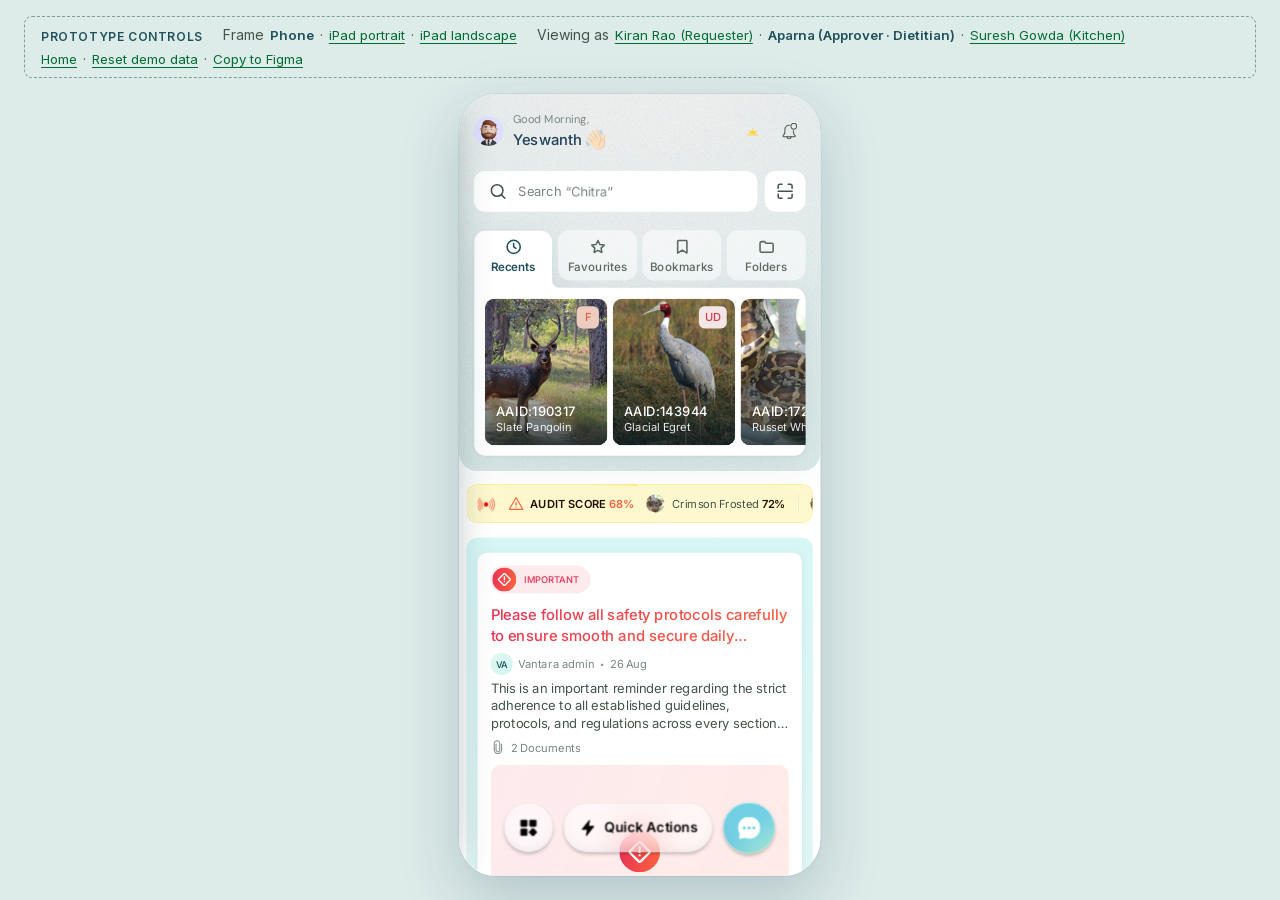
==== index.html @ 0abbddc4 "Rev 32: diet kind tags back (Year-Round, Seasonal, Time-Bound), no request cards or in-progress cert" ====
<!doctype html>
<html lang="en">
<head>
<meta charset="utf-8">
<!-- maximum-scale=1 stops iPhone Safari zooming in when a text field is tapped; people can still pinch to zoom -->
<meta name="viewport" content="width=device-width, initial-scale=1, maximum-scale=1, viewport-fit=cover">
<meta name="apple-mobile-web-app-capable" content="yes">
<title>Antz Diet and Help Desk · phone and iPad prototype</title>
<!-- Antz Home › Modules › Diet (diets and their history) and Help Desk (requests, Diet among them), for phone (390 × 844) and iPad (834 × 1194, 1194 × 834).
     Look: Antz Design phone and tablet (assets/tokens.css and assets/antz.css, copied unchanged). Masters: js/masters.js. -->
<link rel="preload" href="assets/inter-latin.woff2" as="font" type="font/woff2" crossorigin>
<link rel="stylesheet" href="assets/tokens.css">
<link rel="stylesheet" href="assets/antz.css">
<!-- ?v= on the module's own files: raise it when they change, so a browser holding old copies fetches the new ones -->
<link rel="stylesheet" href="css/module.css?v=134">
<link rel="stylesheet" href="css/diet.css?v=134">
</head>
<body>
<div class="stage">
  <div id="stage-bar" class="stage__bar" role="region" aria-label="Prototype controls, not part of the app"></div>
  <div class="device-slot">
    <div class="device phone" role="application" aria-label="Antz">
      <iframe id="homefr" class="homefr" title="Antz Home" hidden></iframe>
      <div class="app" id="app"><div class="main" id="main"></div></div>
      <div id="over"></div>
      <div id="ovl"></div>
      <div class="az-toast az-toast--success" id="toast" role="status" aria-live="polite"></div>
    </div>
  </div>
</div>
<script src="js/masters.js?v=134"></script>
<script src="js/data.js?v=134"></script>
<script src="js/model.js?v=134"></script>
<script src="js/plan.js?v=134"></script>
<script src="js/ui.js?v=134"></script>
<script src="js/diets.js?v=134"></script>
<script src="js/history.js?v=134"></script>
<script src="js/versions.js?v=134"></script>
<script src="js/helpdesk.js?v=134"></script>
<script src="js/form.js?v=134"></script>
<script src="js/calpick.js?v=134"></script>
<script src="js/suggest.js?v=134"></script>
<script src="js/pdf.js?v=134"></script>
<script src="js/reqviews.js?v=134"></script>
<script src="js/kitchen.js?v=134"></script>
<script src="js/applyto.js?v=134"></script>
<script src="js/app.js?v=134"></script>
</body>
</html>
---- assets/tokens.css ----
/* Antz mobile + tablet tokens. Source: Figma MD3_Antz variables and Antz text styles
   (VVMS-Mobile, Training, Help Desk, Hospital-Ipad), settled 26 Oct 2026.
   Names match the Figma variable names so a value can be traced back. */

@font-face {
  font-family: "Inter";
  src: url("inter-latin.woff2") format("woff2");
  font-weight: 400 600;
  font-style: normal;
  font-display: swap;
}
@font-face {
  font-family: "Material Symbols Rounded";
  src: url("material-symbols-rounded.woff2") format("woff2");
  font-weight: 400;
  font-style: normal;
  font-display: block;
}

:root {
  /* ---- Colour: MD3_Antz ---- */
  --Primary: #37BD69;
  --OnPrimary: #FFFFFF;
  --OnPrimaryContainer: #1F515B;      /* selected fill, navy action, values */
  --Secondary: #00D6C9;
  --OnSecondary: #FFFFFF;
  --SecondaryContainer: #AFEFEB;
  --OnSecondaryContainer: #1F415B;    /* dark detail header, sheet scrim */
  --Tertiary: #FA6140;
  --TertiaryContainer: #FFBDA8;
  --OnTertiaryContainer: #250E01;
  --Error: #E93353;
  --OnError: #FFFFFF;
  --ErrorContainer: #FFD3D3;
  --OnErrorContainer: #4A0415;
  --addPrimary: #00AFD6;
  --moderatePrimary: #FFE86E;
  --moderateSecondary: #E4B819;
  --notes: #FCF4AE;

  --Background: #EFF5F2;
  --OnBackground: #E1F9ED;
  --Surface: #F2FFF8;
  --OnSurface: #006D35;
  --SurfaceVariant: #DAE7DF;
  --OnSurfaceVariant: #44544A;        /* titles, labels, body */
  --Outline: #839D8D;
  --OutlineVariant: #C3CEC7;
  --displaybgPrimary: #E8F4F2;
  --displaybgSecondary: #DDEBE9;

  --neutralPrimary: #000000;
  --neutralSecondary: #7A8684;        /* meta lines */
  --neutralPrimary20: rgba(0, 0, 0, .20);
  --neutral05: rgba(0, 0, 0, .05);
  --white: #FFFFFF;

  --greenturq: linear-gradient(116.5deg, #00D6C9 8.8%, #37BD69 102%);
  --scrim: rgba(31, 65, 91, .5);      /* OnSecondaryContainer at 50% */

  /* Status tints (fill / text pairs) */
  --status-positive-bg: var(--OnBackground);          --status-positive-fg: var(--OnSurface);
  --status-pending-bg: rgba(255, 232, 110, .30);      --status-pending-fg: var(--moderateSecondary);
  --status-negative-bg: rgba(255, 211, 211, .40);     --status-negative-fg: var(--Error);
  --status-cancelled-bg: rgba(255, 189, 168, .30);    --status-cancelled-fg: var(--Tertiary);
  --status-neutral-bg: var(--neutral05);              --status-neutral-fg: var(--OnSurfaceVariant);
  --status-awaiting-bg: rgba(228, 184, 25, .10);      --status-awaiting-fg: var(--OnTertiaryContainer);

  /* ---- Type: Antz text ---- */
  --font: "Inter", -apple-system, "Segoe UI", Roboto, sans-serif;
  --icon-font: "Material Symbols Rounded";
  --t-stat: 600 28px/1 var(--font);           /* Antz_Stat_Title  (tablet numbers) */
  --t-major-title: 600 24px/1 var(--font);    /* Antz_Major_Title */
  --t-major-medium: 500 24px/1 var(--font);   /* Antz_Major_Medium */
  --t-medium: 500 20px/1 var(--font);         /* Antz_Medium_Medium: screen title */
  --t-minor-title: 600 16px/1 var(--font);    /* Antz_Minor_Title */
  --t-minor-medium: 500 16px/1 var(--font);   /* Antz_Minor_Medium */
  --t-minor-regular: 400 16px/1 var(--font);  /* Antz_Minor_Regular */
  --t-body-title: 600 14px/1 var(--font);     /* Antz_Body_Title */
  --t-body-medium: 500 14px/1 var(--font);    /* Antz_Body_Medium, letter-spacing .1px */
  --t-body-regular: 400 14px/1 var(--font);   /* Antz_Body_Regular; paragraphs use 20px line */
  --t-subtext-title: 600 12px/1 var(--font);  /* Antz_Subtext_title */
  --t-subtext-regular: 400 12px/1 var(--font);/* Antz_Subtext_Regular */
  --t-small: 500 10px/1 var(--font);          /* Antz_Small: badges only */

  /* ---- Space ---- */
  --gutter-phone: 16px;
  --gutter-tablet: 20px;
  --s-2: 2px; --s-4: 4px; --s-8: 8px; --s-12: 12px; --s-16: 16px; --s-20: 20px; --s-24: 24px; --s-32: 32px;

  /* ---- Size ---- */
  --field-h: 56px;
  --btn-main-h: 56px;
  --btn-decision-h: 48px;
  --btn-compact-h: 40px;
  --topbar-h: 72px;
  --nav-h: 80px;
  --search-h: 40px;
  --chip-h: 32px;
  --fab: 56px;
  --touch-min: 44px;

  /* ---- Radius ---- */
  --r-4: 4px; --r-8: 8px; --r-12: 12px; --r-16: 16px; --r-24: 24px; --r-full: 100px;

  /* ---- Elevation (named Figma effects) ---- */
  --e-cards: 0 2px 2px rgba(0, 0, 0, .10);
  --e-1px: 0 1px 1px rgba(0, 0, 0, .10);
  --e-minus1px: 0 -1px 0 rgba(0, 0, 0, .10);
  --e-fab: 0 4px 4px rgba(0, 0, 0, .15);
  --e-menu: 0 4px 14px rgba(0, 0, 0, .15);
}
---- assets/antz.css ----
/* Antz mobile + tablet reference components. Requires tokens.css.
   Every rule maps to a component in STANDARDS.md §Components; copy these, don't restyle them.
   Phone is the default; add .az-tablet on the screen root for tablet sizes. */

[class*="az-"],[class*="az-"] *,[class*="az-"]::before,[class*="az-"]::after{box-sizing:border-box}
.az-screen{width:390px;min-height:844px;background:var(--displaybgSecondary);font-family:var(--font);color:var(--OnSurfaceVariant);position:relative;overflow:hidden;display:flex;flex-direction:column;-webkit-font-smoothing:antialiased}
.az-screen.az-tablet{width:834px;min-height:1194px}
.az-body{flex:1;padding:16px var(--gutter-phone);display:flex;flex-direction:column;gap:12px}
.az-tablet .az-body{padding:20px var(--gutter-tablet)}
.az-white{background:var(--white)}

/* Icon: Material Symbols Rounded, glyph name as text */
.az-i{font-family:var(--icon-font);font-weight:400;font-style:normal;font-size:24px;line-height:1;letter-spacing:normal;text-transform:none;white-space:nowrap;direction:ltr;-webkit-font-feature-settings:"liga";font-feature-settings:"liga";-webkit-font-smoothing:antialiased;display:inline-block;width:1em;height:1em;overflow:hidden;flex:none;user-select:none}
.az-i--20{font-size:20px}.az-i--18{font-size:18px}.az-i--16{font-size:16px}.az-i--fill{font-variation-settings:"FILL" 1}

/* Top app bar */
.az-topbar{height:var(--topbar-h);background:var(--white);display:flex;align-items:center;gap:4px;padding:26px 16px 22px;border-bottom:1px solid var(--neutral05);flex:none}
.az-topbar__lead{width:30px;height:48px;display:flex;align-items:center;color:var(--OnSurfaceVariant)}
.az-topbar__title{flex:1;font:var(--t-medium);color:var(--OnSurfaceVariant);white-space:nowrap;overflow:hidden;text-overflow:ellipsis}
.az-topswitch{display:flex;align-items:center;gap:4px;flex:none;max-width:45%;font:var(--t-minor-medium);color:var(--OnPrimaryContainer);white-space:nowrap}
.az-iconbtn{width:36px;height:36px;display:grid;place-items:center;color:var(--OnSurfaceVariant);border-radius:var(--r-full)}

/* Dark detail header */
.az-darkhead{background:var(--OnSecondaryContainer);color:var(--white);flex:none}
.az-darkhead__bar{display:flex;align-items:center;gap:8px;padding:32px 16px 12px}
.az-darkhead__title{flex:1;text-align:center;font:var(--t-medium)}
.az-darkhead__who{display:flex;align-items:center;gap:8px;padding:16px 12px 24px 16px}
.az-darkhead__name{font:var(--t-minor-medium)}
.az-darkhead__sub{font:var(--t-body-regular);margin-top:4px}
.az-darkhead + .az-sheetbody{margin-top:-16px}
.az-sheetbody{background:var(--white);border-radius:var(--r-24) var(--r-24) 0 0;padding:24px 16px;flex:1;display:flex;flex-direction:column;gap:20px;position:relative}

/* Avatar */
.az-avatar{width:36px;height:36px;border-radius:var(--r-full);background:var(--Secondary);color:var(--white);font:var(--t-body-medium);display:grid;place-items:center;flex:none}
.az-avatar--24{width:24px;height:24px;font:var(--t-subtext-title);background:var(--Outline)}
.az-avatar--48{width:48px;height:48px;font:var(--t-minor-medium)}

/* Primary tabs: underline */
.az-tabs{display:flex;background:var(--white)}
.az-tab{flex:1;display:flex;align-items:center;justify-content:center;gap:4px;padding:16px;font:var(--t-body-medium);letter-spacing:.1px;color:var(--OnSurfaceVariant);border-bottom:1px solid var(--OutlineVariant)}
.az-tab[aria-selected="true"]{color:var(--Primary);border-bottom:2px solid var(--Primary);padding-bottom:15px}

/* Primary tabs: count */
.az-counttabs{display:flex;background:var(--white);border-bottom:1px solid var(--Background);overflow-x:auto;scrollbar-width:none}
.az-counttab{padding:8px 2px 0;display:flex;flex-direction:column;align-items:center}
.az-counttab__in{padding:0 20px;display:flex;flex-direction:column;align-items:center;gap:4px}
.az-counttab b{font:var(--t-minor-title);color:var(--OnSurfaceVariant)}
.az-counttab span{font:var(--t-subtext-regular);color:var(--OnSurfaceVariant);white-space:nowrap}
.az-counttab::after{content:"";display:block;margin-top:4px;height:2px;width:100%;border-radius:100px 100px 0 0;background:transparent}
.az-counttab[aria-selected="true"] b{color:var(--Primary)}
.az-counttab[aria-selected="true"]::after{background:var(--Primary)}

/* Secondary tab: pill */
.az-segment{display:inline-flex;background:var(--Background);border-radius:var(--r-full);padding:4px}
.az-segment button{all:unset;padding:12px 16px;border-radius:var(--r-full);font:var(--t-body-medium);color:var(--OnSurfaceVariant);cursor:pointer}
.az-segment button[aria-selected="true"]{background:var(--Primary);color:var(--OnPrimary)}

/* Chips */
.az-chips{display:flex;gap:12px;padding:12px 16px;background:var(--white);box-shadow:var(--e-1px);overflow-x:auto;scrollbar-width:none}
.az-chip{height:var(--chip-h);padding:6px 8px;border-radius:var(--r-8);background:var(--displaybgSecondary);color:var(--OnPrimaryContainer);font:var(--t-body-regular);display:flex;align-items:center;white-space:nowrap;flex:none}
.az-chip[aria-selected="true"]{background:var(--OnPrimaryContainer);color:var(--white);font:var(--t-body-medium);letter-spacing:.1px}

/* Search + filter */
.az-searchrow{display:flex;gap:8px;padding:12px 16px;background:var(--white)}
.az-search{flex:1;height:var(--search-h);border-radius:var(--r-8);background:var(--neutral05);display:flex;align-items:center;gap:8px;padding:6px 12px;font:var(--t-subtext-regular);color:var(--OnSurfaceVariant)}
.az-filterbtn{width:40px;height:40px;border-radius:var(--r-8);background:var(--neutral05);display:grid;place-items:center;color:var(--OnSurfaceVariant)}
.az-countline{font:var(--t-body-title);color:var(--OnSurfaceVariant);display:flex;justify-content:space-between;align-items:center}

/* Cards */
.az-card{background:var(--white);border-radius:var(--r-8);overflow:hidden}
.az-card__head{display:flex;justify-content:space-between;align-items:center;padding:8px 12px;border-bottom:1px solid var(--neutral05);font:var(--t-subtext-title)}
.az-card__body{padding:12px;display:flex;flex-direction:column;gap:12px}
.az-card--request{border-radius:var(--r-12);box-shadow:var(--e-cards);display:flex;flex-direction:column;gap:12px}
.az-card--request .az-card__body{padding:0 16px;gap:12px}
.az-reqhead{display:flex;align-items:center;gap:12px;padding:16px 0 0 16px}
.az-dept{width:32px;height:32px;flex:none;border-radius:var(--r-4);background:var(--OnSecondaryContainer);color:var(--white);display:grid;place-items:center}
.az-reqhead__title{flex:1;min-width:0;font:var(--t-medium);color:var(--OnSurfaceVariant);white-space:nowrap;overflow:hidden;text-overflow:ellipsis}
.az-flag{width:52px;height:34px;flex:none;clip-path:polygon(18% 0,100% 0,100% 100%,18% 100%,0 50%);padding-left:9px;display:grid;place-items:center;font:600 24px/1 var(--font);color:var(--white);background:var(--Secondary)}
.az-flag--high{background:var(--Tertiary)}
.az-flag--emergency{background:var(--Error)}
.az-desc{font:var(--t-body-regular);line-height:1.2;color:var(--OnSurfaceVariant);display:-webkit-box;-webkit-line-clamp:2;-webkit-box-orient:vertical;overflow:hidden}
.az-reqfacts{display:flex;justify-content:space-between;align-items:center;font:var(--t-body-regular);color:var(--OnSurfaceVariant)}
.az-reqfacts__files{display:flex;align-items:center;gap:12px}
.az-reqfacts__files span{display:flex;align-items:center;gap:2px}
.az-reqfacts__cost{display:flex;align-items:center;gap:2px;font:var(--t-body-title);color:var(--Primary)}
.az-who{display:flex;align-items:center;gap:8px;min-width:0}
.az-who__name{font:var(--t-minor-medium);color:var(--OnSurfaceVariant)}
.az-who__sub{font:var(--t-body-regular);color:var(--neutralSecondary);margin-top:4px}
.az-meta{font:var(--t-subtext-regular);color:var(--neutralSecondary)}
.az-meta b{font-weight:600;color:var(--OnPrimaryContainer)}
.az-row{display:flex;align-items:center;gap:8px;font:var(--t-body-regular);color:var(--OnSurfaceVariant)}

/* Status pill: 12/600 phone, 14/500 tablet */
.az-pill{display:inline-flex;align-items:center;padding:4px 8px;border-radius:var(--r-4);font:var(--t-subtext-title);white-space:nowrap}
.az-tablet .az-pill{font:var(--t-body-medium)}
.az-pill--positive{background:var(--status-positive-bg);color:var(--status-positive-fg)}
.az-pill--pending{background:var(--status-pending-bg);color:var(--status-pending-fg)}
.az-pill--negative{background:var(--status-negative-bg);color:var(--status-negative-fg)}
.az-pill--cancelled{background:var(--status-cancelled-bg);color:var(--status-cancelled-fg)}
.az-pill--neutral{background:var(--status-neutral-bg);color:var(--status-neutral-fg)}

/* Status strip: request + approval cards only */
.az-strip{margin:0 2px 2px;border-radius:0 0 10px 10px;padding:12px 14px;display:flex;align-items:center;gap:4px;font:var(--t-body-medium);letter-spacing:.1px}
.az-strip__time{margin-left:auto;font:var(--t-subtext-regular);color:rgba(0,0,0,.4)}
.az-strip--awaiting{background:var(--status-awaiting-bg);color:var(--status-awaiting-fg)}
.az-strip--positive{background:var(--status-positive-bg);color:var(--status-positive-fg)}
.az-strip--negative{background:rgba(233,51,83,.1);color:var(--Error)}

/* Form */
.az-section{background:var(--white);border-radius:var(--r-8);padding:12px;display:flex;flex-direction:column;gap:16px}
.az-section__title{display:flex;align-items:center;gap:8px;font:var(--t-minor-medium);color:var(--OnSurfaceVariant)}
.az-field{display:flex;flex-direction:column;gap:8px}
.az-label{font:var(--t-body-medium);color:var(--OnSurfaceVariant)}
.az-label .az-req{color:var(--Tertiary)}
.az-input{height:var(--field-h);background:var(--Surface);border:1px solid var(--OutlineVariant);border-radius:var(--r-8);padding:0 16px;display:flex;align-items:center;gap:8px;font:var(--t-minor-regular);color:var(--OnSurfaceVariant)}
.az-input--placeholder{color:var(--Outline)}
.az-input--select{color:var(--OnPrimaryContainer)}
.az-input .az-i{margin-left:auto;color:var(--OnSurfaceVariant)}
.az-unit{margin-left:auto;display:flex;align-items:center;gap:2px;font:var(--t-body-medium);color:var(--OnPrimaryContainer)}
.az-unit .az-i{margin-left:0;color:inherit}
.az-textarea{min-height:112px;align-items:flex-start;padding-top:12px}
.az-two{display:grid;grid-template-columns:1fr 1fr;gap:16px}
.az-checkrow{border:1px solid var(--OutlineVariant);border-radius:var(--r-8);padding:9px 16px 9px 9px;display:flex;align-items:center;gap:4px;font:var(--t-minor-regular)}
.az-checkrow .az-i{padding:8px;box-sizing:content-box;color:var(--OnSurfaceVariant)}
.az-checkrow[aria-checked="true"] .az-i{color:var(--Primary)}
.az-picked{background:var(--displaybgSecondary);border-radius:var(--r-8);padding:12px;display:flex;align-items:center;gap:12px}
.az-switch{width:39px;height:24px;border-radius:var(--r-full);background:var(--OutlineVariant);position:relative;flex:none}
.az-switch::after{content:"";position:absolute;top:3px;left:3px;width:18px;height:18px;border-radius:50%;background:var(--white);transition:left .18s}
.az-switch[aria-checked="true"]{background:var(--Primary)}
.az-switch[aria-checked="true"]::after{left:18px}

/* Buttons */
.az-btn{height:var(--btn-main-h);border-radius:var(--r-8);display:flex;align-items:center;justify-content:center;gap:8px;font:var(--t-minor-title);color:var(--white);background:var(--Primary);border:0;width:100%;padding:0 16px}
.az-btn--navy{background:var(--OnPrimaryContainer)}
.az-btn--approve{height:var(--btn-decision-h);font:var(--t-minor-medium)}
.az-btn--reject{height:var(--btn-decision-h);font:var(--t-minor-medium);background:var(--Error)}
.az-btn--outline{background:var(--white);color:var(--OnPrimaryContainer);border:1px solid var(--OutlineVariant);font:var(--t-minor-medium)}
.az-btn--add{background:var(--addPrimary);font:var(--t-minor-medium)}
.az-btn--compact{height:var(--btn-compact-h);width:auto}
.az-btn[disabled],.az-btn--disabled{background:var(--SurfaceVariant);color:var(--Outline)}
.az-actionbar{background:var(--white);padding:16px;display:flex;flex-direction:column;gap:12px;flex:none}
.az-actionbar--top{border-radius:var(--r-16) var(--r-16) 0 0;box-shadow:0 -1px 6px rgba(0,0,0,.1);padding:24px 16px}
.az-tablet .az-actionbar--pair{flex-direction:row}

/* FAB */
.az-fab{position:absolute;right:24px;bottom:96px;width:var(--fab);height:var(--fab);border-radius:var(--r-12);background:var(--greenturq);box-shadow:var(--e-fab);color:var(--white);display:grid;place-items:center}
.az-fab--no-nav{bottom:24px}
.az-toast{position:absolute;left:16px;right:16px;bottom:16px;min-height:48px;border-radius:var(--r-24);padding:12px 16px;display:flex;align-items:center;gap:8px;font:var(--t-body-medium);color:var(--white);box-shadow:0 4px 2px rgba(0,0,0,.15)}
.az-toast--success{background:var(--OnSecondaryContainer)}
.az-toast--success>.az-i{color:var(--Primary)}
.az-toast__msg{flex:1;min-width:0;white-space:nowrap;overflow:hidden;text-overflow:ellipsis}
.az-toast__undo{font:var(--t-body-title);color:var(--Primary)}
.az-fab--pill{width:auto;height:48px;border-radius:var(--r-24);background:var(--addPrimary);border:1px solid rgba(255,255,255,.4);padding:14px 12px 14px 10px;display:flex;align-items:center;gap:6px;font:var(--t-minor-medium)}

/* Bottom nav (5 items) */
.az-nav{height:var(--nav-h);background:var(--displaybgPrimary);display:flex;padding:0 8px;gap:8px;flex:none}
.az-nav a{flex:1;display:flex;flex-direction:column;align-items:center;gap:4px;padding:12px 0 16px;font:500 12px/16px var(--font);color:var(--OnSurfaceVariant);text-decoration:none}
.az-nav a span.az-i{width:64px;height:32px;border-radius:16px;display:grid;place-items:center}
.az-nav a[aria-current="page"]{color:var(--OnPrimaryContainer)}
.az-nav a[aria-current="page"] span.az-i{background:var(--SecondaryContainer)}

/* Bottom sheet */
.az-scrim{position:absolute;inset:0;background:var(--scrim);display:flex;align-items:flex-end}
.az-sheet{width:100%;background:var(--white);border-radius:var(--r-16) var(--r-16) 0 0;display:flex;flex-direction:column;max-height:90%}
.az-sheet__handle{width:48px;height:4px;border-radius:10px;background:#999;margin:12px auto 0}
.az-sheet__title{display:flex;align-items:center;justify-content:space-between;padding:20px 16px;font:var(--t-medium);color:var(--OnSurfaceVariant);box-shadow:var(--e-1px)}
.az-sheet__body{background:var(--Background);padding:16px;display:flex;flex-direction:column;gap:12px;overflow:auto}
.az-sheet__foot{background:var(--white);padding:16px;display:flex;gap:16px;border-top:1px solid var(--displaybgPrimary)}
.az-option{background:var(--white);border:1px solid var(--OutlineVariant);border-radius:var(--r-8);padding:12px;display:flex;align-items:center;gap:12px;font:var(--t-minor-medium)}
.az-option[aria-checked="true"]{border-color:var(--Primary);background:var(--Surface)}
.az-option[aria-checked="true"] .az-i{color:var(--Primary)}

/* Confirm popup */
.az-confirm{background:var(--white);border-radius:var(--r-16);padding:16px 0 16px;width:358px;text-align:center;margin:auto}
.az-confirm__icon{font-size:64px;color:var(--Tertiary)}
.az-confirm__title{font:var(--t-minor-title);color:var(--OnPrimaryContainer);margin:16px 24px 8px}
.az-confirm__body{font:var(--t-body-regular);line-height:20px;color:var(--OnSurfaceVariant);margin:0 24px}
.az-confirm__acts{display:flex;gap:12px;padding:24px 16px 0}

/* Menu */
.az-menu{background:var(--Background);border-radius:var(--r-8);box-shadow:var(--e-menu);display:flex;flex-direction:column;gap:1px;overflow:hidden;width:180px}
.az-menu a{background:var(--white);padding:12px 16px;display:flex;align-items:center;gap:8px;font:var(--t-body-medium);color:var(--OnPrimaryContainer);text-decoration:none}
.az-menu a.az-danger{color:var(--Error)}

/* Activity timeline */
.az-timeline{display:flex;flex-direction:column}
.az-tl{display:flex;gap:12px}
.az-tl__dot{width:36px;height:36px;border-radius:50%;display:grid;place-items:center;flex:none;position:relative}
.az-tl:not(:last-child) .az-tl__dot::after{content:"";position:absolute;top:36px;left:17px;width:2px;height:calc(100% + 0px);background:rgba(31,81,91,.05)}
.az-tl__text{padding:10px 0 16px;display:flex;flex-direction:column;gap:4px}
.az-tl__title{font:var(--t-body-medium);color:var(--OnSurfaceVariant)}
.az-tl__meta{font:var(--t-subtext-regular);color:var(--neutralSecondary)}

/* Detail rows */
.az-drow{display:flex;gap:12px;align-items:flex-start}
.az-drow__label{font:var(--t-body-regular);color:var(--neutralSecondary)}
.az-drow__value{font:var(--t-body-medium);color:var(--OnSurfaceVariant);margin-top:4px}

/* Empty state (Help Desk) */
.az-empty{flex:1;display:grid;place-items:center;font:var(--t-medium);color:var(--OnSurfaceVariant)}

/* Entity cards — only the ones measured in Figma. Section and enclosure cards: not yet sourced (STANDARDS §12). */
/* Animal card: Figma "Animal Card For Selection" (Training 193:9208 / 225:6202) */
.az-animal{display:flex;align-items:flex-start;gap:8px;padding:8px;border-radius:var(--r-12);background:var(--Background);color:var(--OnSurfaceVariant);overflow:hidden}
.az-animal__d{flex:1;min-width:0;display:flex;flex-direction:column;gap:4px;align-self:center}
.az-animal__d > span{white-space:nowrap;overflow:hidden;text-overflow:ellipsis;font:var(--t-body-medium);letter-spacing:.1px}
.az-animal__tag{font:var(--t-body-title)!important;letter-spacing:0!important;color:var(--OnPrimaryContainer)}
.az-animal__sci{font:italic 400 14px/1 var(--font)!important;color:var(--neutralSecondary)}
.az-photo{position:relative;width:104px;height:104px;flex:none;border-radius:var(--r-8);overflow:hidden}
.az-photo > img{position:absolute;inset:0;width:100%;height:100%;object-fit:cover}
.az-photo__sex{position:absolute;left:4px;top:4px;width:24px;height:24px;border-radius:6px;background:var(--Secondary);color:var(--white);display:grid;place-items:center;font:var(--t-small);filter:drop-shadow(0 2px 1px rgba(0,0,0,.1))}
.az-photo__sex--F{background:var(--Tertiary)}.az-photo__sex--UD{background:var(--Error)}
.az-photo__cites{position:absolute;left:73px;top:4px;height:24px;padding:4px 6px;border-radius:6px;background:rgba(0,0,0,.4);color:var(--white);display:flex;align-items:center;font:var(--t-small);white-space:nowrap}
.az-photo__exp{position:absolute;right:4px;bottom:4px;width:16px;height:16px}
.az-photo__exp img{position:absolute;left:-4px;top:0;width:24px;height:23.17px;max-width:none}
/* Site row for choosing (VVMS 22:10637; selected 370:10985) */
.az-site{background:var(--white);border:1px solid transparent;border-radius:var(--r-8);padding:12px;display:flex;align-items:center;gap:12px}
.az-site__thumb{width:48px;height:48px;border-radius:var(--r-4);background:var(--neutral05);object-fit:cover;flex:none}
.az-site__name{font:var(--t-minor-medium);color:var(--OnSurfaceVariant)}
.az-site__sub{font:var(--t-body-regular);color:var(--OnSurfaceVariant);margin-top:4px}
.az-site > .az-i{margin-left:auto;color:var(--OnSurfaceVariant)}
.az-site[aria-checked="true"]{border-color:var(--Primary)}
.az-site[aria-checked="true"] > .az-i{color:var(--Primary)}
/* Site picked into a form (Training 225:5782) */
.az-site--picked{height:56px;padding:8px;background:var(--displaybgPrimary);border:1px solid var(--white)}
.az-site--picked .az-site__thumb{width:40px;height:40px}
.az-site--picked > .az-i{color:var(--Tertiary)}

/* Stat tile (Egg module stats section) */
.az-stats{background:var(--Background);padding:16px;display:grid;grid-template-columns:1fr 1fr;gap:12px}
.az-tablet .az-stats{grid-template-columns:repeat(4,1fr)}
.az-stat{display:flex;align-items:flex-start;justify-content:space-between;gap:8px;padding:12px 12px 12px 16px;border-radius:var(--r-8);background:var(--white);min-width:0}
.az-stat__txt{display:flex;flex-direction:column;gap:2px;min-width:0}
.az-stat__value{font:600 24px/1.2 var(--font);color:var(--neutralPrimary)}
.az-tablet .az-stat__value{font-size:28px}
.az-stat__label{font:400 12px/1.3 var(--font);color:var(--OnSurfaceVariant)}
.az-stat__icon{width:44px;height:44px;border-radius:var(--r-8);display:grid;place-items:center;flex:none}
.az-stat--turquoise .az-stat__icon{background:rgba(175,239,235,.4);color:var(--Secondary)}
.az-stat--green .az-stat__icon{background:rgba(55,189,105,.1);color:var(--Primary)}
.az-stat--coral .az-stat__icon{background:rgba(255,189,168,.2);color:var(--Tertiary)}
.az-stat--amber .az-stat__icon{background:rgba(252,244,174,.4);color:var(--moderateSecondary)}

/* Filter screen */
.az-filter{position:relative;background:var(--white);display:flex;flex-direction:column;font-family:var(--font);height:100%}
.az-filter__head{display:flex;align-items:center;justify-content:space-between;padding:44px 16px 16px;font:var(--t-medium);color:var(--OnSurfaceVariant);box-shadow:var(--e-1px)}
.az-filter__body{flex:1;display:flex;min-height:0}
.az-filter__rail{width:162px;background:var(--Background);flex:none}
.az-filter__cat{height:40px;padding:12px 16px;font:var(--t-body-title);color:var(--OnPrimaryContainer)}
.az-filter__cat[aria-selected="true"]{background:var(--white)}
.az-filter__opts{flex:1;padding:16px;display:flex;flex-direction:column;gap:12px;min-width:0}
.az-filter__search{display:flex;align-items:center;gap:8px;background:var(--white);border:1px solid var(--OutlineVariant);border-radius:var(--r-4);padding:11px 12px;font:var(--t-subtext-regular);color:var(--Outline)}
.az-filter__search .az-i{color:var(--OnSurfaceVariant)}
.az-filter__list{display:flex;flex-direction:column;gap:20px;padding-top:4px}
.az-filter__opt{display:flex;align-items:center;gap:8px;font:var(--t-subtext-regular);color:var(--OnSurfaceVariant)}
.az-filter__opt[aria-checked="true"] .az-i{color:var(--Primary)}
.az-filter__foot{height:80px;padding:0 16px;display:flex;align-items:center;gap:8px;background:var(--white);box-shadow:var(--e-minus1px)}
.az-filter__count{flex:1;font:var(--t-body-regular);color:var(--OnSurfaceVariant)}
.az-filter__foot .az-btn--outline{font:var(--t-body-medium)}

/* ---------- Patterns and parts (26 Oct 2026, from the hub module audit; temporary until drawn in Figma) ---------- */
/* Segmented control (Necropsy) */
.az-seg{height:45px;background:var(--Background);border-radius:var(--r-8);padding:4px;display:flex;gap:4px}
.az-seg > span{flex:1;border-radius:5px;display:grid;place-items:center;font:var(--t-body-medium);color:var(--OnSurfaceVariant);white-space:nowrap}
.az-seg > span[aria-selected="true"]{background:var(--Primary);color:var(--white);font:var(--t-body-title)}
/* Pick from a list */
.az-pickrow{background:var(--white);border:1px solid var(--OutlineVariant);border-radius:var(--r-8);min-height:56px;padding:8px 12px;display:flex;align-items:center;gap:12px}
.az-pickrow[aria-checked="true"]{border-color:var(--Primary);background:var(--Surface)}
.az-pickrow[aria-checked="true"] > .az-i{color:var(--Primary)}
.az-pickrow--locked{background:var(--SurfaceVariant)}
.az-pickrow--locked > .az-i{color:var(--Outline)}
.az-pickrow__t{flex:1;min-width:0;display:flex;flex-direction:column;gap:4px}
.az-pickrow__t b{font:var(--t-minor-medium);color:var(--OnSurfaceVariant)}
.az-pickrow__t span{font:var(--t-body-regular);color:var(--neutralSecondary)}
.az-picktray{position:absolute;left:0;right:0;bottom:0;background:var(--white);box-shadow:var(--e-minus1px);padding:12px 16px 16px;display:flex;align-items:center;justify-content:space-between;gap:12px}
.az-picktray__n{display:flex;align-items:center;gap:4px;font:var(--t-body-title);color:var(--OnPrimaryContainer)}
.az-picktray .az-btn{width:auto;padding:0 28px}
/* Empty state with action */
.az-emptystate{margin:64px auto 0;display:flex;flex-direction:column;align-items:center;gap:8px;text-align:center;color:var(--OnSurfaceVariant)}
.az-emptystate > .az-i{width:64px;height:64px;border-radius:var(--r-full);background:var(--Background);display:grid;place-items:center;font-size:28px}
.az-emptystate b{font:var(--t-medium)}
.az-emptystate span{font:var(--t-body-regular);color:var(--neutralSecondary)}
/* Choice tiles */
.az-tile{background:var(--white);border:1px solid var(--OutlineVariant);border-radius:var(--r-8);padding:12px;display:flex;align-items:center;gap:12px}
.az-tile__t{flex:1;display:flex;flex-direction:column;gap:4px}
.az-tile__t b{font:var(--t-minor-medium);color:var(--OnSurfaceVariant)}
.az-tile__t span{font:var(--t-body-regular);color:var(--neutralSecondary)}
.az-tile[aria-checked="true"]{border-color:var(--Primary);background:var(--Surface)}
.az-tile[aria-checked="true"] > .az-i{color:var(--Primary)}
.az-tile--locked{background:var(--SurfaceVariant);opacity:.7}
.az-tiles{display:grid;grid-template-columns:repeat(2,minmax(0,1fr));gap:12px}
/* Card and detail parts */
.az-keyval{display:flex;justify-content:space-between;align-items:baseline;gap:12px;font:var(--t-body-regular);color:var(--neutralSecondary)}
.az-keyval b{font:var(--t-body-title);color:var(--OnSurfaceVariant)}
.az-kvgrid{display:grid;grid-template-columns:1fr 1fr;gap:12px}
.az-kvgrid > div{display:flex;flex-direction:column;gap:4px}
.az-kvgrid span{font:var(--t-subtext-regular);color:var(--neutralSecondary)}
.az-kvgrid b{font:var(--t-body-medium);color:var(--OnSurfaceVariant)}
.az-dsec{background:var(--Surface);padding:16px;border-top:1px solid var(--neutral05);display:flex;flex-direction:column;gap:12px}
.az-filetile{width:64px;height:64px;border-radius:var(--r-8);background:var(--displaybgSecondary);display:grid;place-items:center;color:var(--OnSurfaceVariant);flex:none}
.az-statusbar{background:var(--white);border-radius:var(--r-16) var(--r-16) 0 0;box-shadow:0 -1px 6px rgba(0,0,0,.1);padding:20px 16px;display:flex;flex-direction:column;gap:6px}
.az-statusbar > span{font:var(--t-body-regular);color:var(--neutralSecondary)}
.az-statusbar > b{font:var(--t-minor-title);color:var(--OnSurfaceVariant)}
.az-statusbar__progress{height:8px;border-radius:4px;background:var(--Background);overflow:hidden;margin:4px 0}
.az-statusbar__progress i{display:block;height:100%;background:var(--Primary);border-radius:4px}
.az-statusbar__actions{display:flex;gap:12px;margin-top:10px}
.az-statusbar__actions .az-btn{flex:1}
/* Select several */
.az-selbar{height:56px;margin:0 16px;border-radius:var(--r-8);background:var(--SecondaryContainer);display:flex;align-items:center;gap:12px;padding:0 12px;font:var(--t-medium);color:var(--OnSurfaceVariant)}
.az-selbar > span:nth-child(2){flex:1}
.az-suggest{height:60px;border-radius:var(--r-8);background:var(--Primary);color:var(--white);display:flex;align-items:center;gap:12px;padding:0 12px;font:var(--t-minor-title)}
.az-suggest > .az-i:first-child{width:36px;height:36px;border-radius:var(--r-8);background:rgba(255,255,255,.2);display:grid;place-items:center}
.az-suggest > span:nth-child(2){flex:1}
.az-actrow{display:flex;gap:8px}
.az-actrow .az-btn{height:44px;flex:1;font:var(--t-body-medium)}
/* Number pad */
.az-numval{background:var(--Background);border-radius:var(--r-12);padding:16px;display:flex;align-items:baseline;gap:8px}
.az-numval b{font:600 48px/1 var(--font);color:var(--OnSurfaceVariant)}
.az-numval span{font:var(--t-minor-medium);color:var(--OnPrimaryContainer)}
.az-numval small{margin-left:auto;font:var(--t-subtext-regular);color:var(--neutralSecondary)}
.az-numpad{display:grid;grid-template-columns:repeat(3,1fr);gap:8px}
.az-numpad > span{height:60px;border-radius:10px;background:var(--white);box-shadow:0 1px 0 rgba(0,0,0,.12);display:grid;place-items:center;font:var(--t-medium);color:var(--OnSurfaceVariant)}
.az-numpad > span.alt{background:var(--Background)}
/* Slider */
.az-slider{padding:12px 0}
.az-slider__track{position:relative;height:4px;border-radius:2px;background:var(--SurfaceVariant)}
.az-slider__fill{position:absolute;top:0;bottom:0;background:var(--Primary);border-radius:2px}
.az-slider__knob{position:absolute;top:50%;width:20px;height:20px;margin:-10px 0 0 -10px;border-radius:50%;background:var(--Primary);box-shadow:0 0 0 3px var(--white),0 1px 3px rgba(0,0,0,.25)}
.az-slider__ends{display:flex;justify-content:space-between;margin-top:12px;font:var(--t-subtext-regular);color:var(--neutralSecondary)}
/* Stepper */
.az-stepper{display:inline-flex;align-items:center;gap:12px;font:var(--t-minor-title);color:var(--OnSurfaceVariant)}
.az-stepper > .az-i{width:40px;height:40px;border-radius:var(--r-8);background:var(--Background);display:grid;place-items:center;color:var(--OnPrimaryContainer)}
/* Count table */
.az-counttable{display:grid;grid-template-columns:1.4fr 1fr 1fr;gap:8px;align-items:center;font:var(--t-body-regular);color:var(--OnSurfaceVariant)}
.az-counttable > b{font:var(--t-body-title)}
.az-counttable > input,.az-counttable > .az-countcell{height:44px;border-radius:var(--r-8);border:1px solid var(--OutlineVariant);background:var(--Surface);display:grid;place-items:center;font:var(--t-minor-medium)}
.az-counttotal{display:flex;justify-content:space-between;padding:12px;border-radius:var(--r-8);background:var(--Background);font:var(--t-body-title);color:var(--OnSurfaceVariant)}
/* Accordion section */
.az-acc{background:var(--white);border-radius:var(--r-8);padding:12px;display:flex;flex-direction:column;gap:12px}
.az-acc__head{display:flex;align-items:center;gap:8px;font:var(--t-body-medium);letter-spacing:.4px;text-transform:uppercase;color:var(--neutralSecondary)}
.az-acc__head > span:first-child{flex:1}
/* Upload */
.az-upload{border-radius:var(--r-8);background:rgba(0,175,214,.1);padding:20px;display:flex;flex-direction:column;align-items:center;gap:8px;text-align:center}
.az-upload > .az-i{width:56px;height:56px;border:1.5px dashed var(--addPrimary);border-radius:var(--r-8);display:grid;place-items:center;color:var(--addPrimary)}
.az-upload b{font:var(--t-body-title);color:var(--Primary)}
.az-upload span{font:var(--t-subtext-regular);color:var(--neutralSecondary)}
/* Comments */
.az-comment{display:flex;gap:8px;align-items:flex-start}
.az-comment__b{flex:1;display:flex;flex-direction:column;gap:4px;font:var(--t-body-regular);color:var(--OnSurfaceVariant)}
.az-comment__b b{font:var(--t-body-medium)}
.az-comment__b small{font:var(--t-subtext-regular);color:var(--neutralSecondary)}
.az-composer{display:flex;align-items:center;gap:8px;padding:12px 16px;background:var(--white);box-shadow:var(--e-minus1px)}
.az-composer > span:nth-child(2){flex:1;height:44px;border-radius:22px;background:var(--displaybgPrimary);display:flex;align-items:center;padding:0 16px;font:var(--t-body-regular);color:var(--neutralSecondary)}
.az-composer > .az-i:last-child{width:44px;height:44px;border-radius:50%;background:var(--Primary);color:var(--white);display:grid;place-items:center}
/* Lines inside forms */
.az-warnline{display:flex;gap:8px;align-items:flex-start;padding:8px 12px;border-radius:var(--r-8);background:rgba(228,184,25,.12);font:var(--t-subtext-regular);color:var(--status-awaiting-fg)}
.az-hintline{display:flex;gap:8px;align-items:flex-start;padding:8px 12px;border-radius:var(--r-8);background:var(--Background);font:var(--t-subtext-regular);color:var(--OnSurfaceVariant)}
.az-lastline{display:flex;align-items:center;gap:4px;font:var(--t-body-medium);color:var(--OnPrimaryContainer)}
.az-draftstamp{font:var(--t-subtext-regular);color:var(--neutralSecondary);display:block;margin-top:2px}
/* Counts that filter */
.az-countstrip{background:var(--white);border-radius:var(--r-8);display:grid;grid-template-columns:repeat(4,1fr)}
.az-countstrip > span{padding:12px 8px;display:flex;flex-direction:column;align-items:center;gap:4px;font:var(--t-subtext-regular);color:var(--OnSurfaceVariant);border-bottom:2px solid transparent}
.az-countstrip > span b{font:var(--t-minor-title)}
.az-countstrip > span[aria-selected="true"]{border-bottom-color:var(--Primary)}
.az-countstrip > span[aria-selected="true"] b{color:var(--Primary)}
/* Scan button beside search */
.az-scanbtn{width:40px;height:40px;border-radius:var(--r-8);background:var(--Primary);color:var(--white);display:grid;place-items:center;flex:none}
/* Value tile with sparkline */
.az-valtile{background:var(--white);border-radius:var(--r-12);padding:12px;display:flex;flex-direction:column;gap:6px;min-width:150px}
.az-valtile__h{display:flex;justify-content:space-between;font:var(--t-body-medium);color:var(--OnSurfaceVariant)}
.az-valtile b{font:var(--t-major-title);color:var(--OnSurfaceVariant)}
.az-valtile svg{width:100%;height:32px}
---- css/module.css ----
/* css/module.css — the Diet module on Antz Design (assets/tokens.css + assets/antz.css, copied unchanged).
   Here: the prototype stage, the device frames, phone and iPad layouts, and the diet parts the design system does not have yet. */

*{box-sizing:border-box}
html,body{margin:0;height:100%}
body{background:var(--displaybgSecondary);font-family:var(--font);color:var(--OnSurfaceVariant);-webkit-font-smoothing:antialiased}
button{font-family:inherit;color:inherit;background:none;border:0;padding:0;margin:0;cursor:pointer;text-align:inherit}
button:focus-visible,a:focus-visible,input:focus-visible,select:focus-visible,textarea:focus-visible{outline:2px solid var(--addPrimary);outline-offset:2px}
input,select,textarea{font-family:inherit}
a{color:inherit;text-decoration:none}
.grow{flex:1;min-width:0}
.vh{position:absolute!important;width:1px;height:1px;overflow:hidden;clip:rect(0 0 0 0);white-space:nowrap}

/* ---------- the stage, outside the device: prototype controls only ---------- */
.stage{min-height:100%;display:flex;flex-direction:column;align-items:center;padding:16px 24px 24px;gap:16px}
.stage__bar{display:flex;flex-wrap:wrap;align-items:center;gap:8px 20px;padding:10px 16px;border:1px dashed var(--Outline);border-radius:var(--r-8);font:var(--t-body-regular);color:var(--OnSurfaceVariant);max-width:100%}
.stage__bar b.cap{font:var(--t-subtext-title);letter-spacing:.6px;text-transform:uppercase;color:var(--OnPrimaryContainer)}
.stage__grp{display:flex;align-items:center;gap:6px;flex-wrap:wrap}
.stage__opt{color:var(--OnSurface);text-decoration:underline;text-underline-offset:3px}
.stage__opt[aria-current="true"]{font-weight:600;text-decoration:none;color:var(--OnPrimaryContainer)}
.device-slot{position:relative;flex:none}
.device{position:absolute;left:0;top:0;transform-origin:0 0;overflow:hidden;background:var(--Background);box-shadow:0 24px 64px rgba(31,65,91,.22),0 0 0 1px rgba(31,65,91,.08)}
.device.phone{width:390px;height:844px;border-radius:40px}
.device.tab-p{width:834px;height:1194px;border-radius:24px}
.device.tab-l{width:1194px;height:834px;border-radius:24px}
body.fill .stage{padding:0}
body.fill .stage__bar{display:none}
/* on a real phone or iPad the app is the visible screen: pinned to the edges the browser actually shows (not 100vh, which mobile browsers
   measure as if the address bar and toolbar were not there, pushing the bottom bars under them), and clear of the notch and home indicator */
body.fill{overflow:hidden;overscroll-behavior:none;background:var(--white)}
body.fill .device{position:fixed;top:env(safe-area-inset-top,0px);right:env(safe-area-inset-right,0px);bottom:env(safe-area-inset-bottom,0px);left:env(safe-area-inset-left,0px);width:auto!important;height:auto!important;border-radius:0;transform:none!important;box-shadow:none}
@supports (height:100dvh){body.fill .device{max-height:calc(100dvh - env(safe-area-inset-top,0px) - env(safe-area-inset-bottom,0px))}}

/* ---------- the app: panes and the bottom navigation ---------- */
.app{position:absolute;inset:0;display:flex;flex-direction:column}
.main{flex:1;min-height:0;display:flex}
.tab .main{gap:8px;padding:12px;background:var(--displaybgSecondary)}
.pane{position:relative;display:flex;flex-direction:column;min-width:0;min-height:0;background:var(--Background)}
.phone .pane{flex:1}
.tab .pane{border-radius:var(--r-12);overflow:hidden}
.pane__body{flex:1;min-height:0;overflow-y:auto;overflow-x:hidden;overscroll-behavior:contain}
.pane__foot{flex:none}
.pane--fill{flex:1}
.pane--w300{flex:0 0 300px}.pane--w320{flex:0 0 320px}.pane--w340{flex:0 0 340px}.pane--w360{flex:0 0 360px}.pane--w400{flex:0 0 400px}
.body{padding:16px var(--gutter-phone) 24px;display:flex;flex-direction:column;gap:12px}
.tab .body{padding:16px 16px 24px}
.tab .pane--fill .body{padding:20px var(--gutter-tablet) 32px}
.body--flush{padding-top:0}
.az-topbar{gap:8px}
.az-topbar__lead{width:auto;min-width:30px}
.tab .az-topbar{padding:20px}
.az-topbar .az-iconbtn{flex:none}
@media (hover:hover){.az-iconbtn:hover{background:var(--neutral05)}}
.az-topswitch{cursor:pointer}
.az-topbar__title small{display:block;font:var(--t-body-regular);color:var(--neutralSecondary);margin-top:4px;overflow:hidden;text-overflow:ellipsis}
.az-topbar--two{height:auto;min-height:var(--topbar-h);padding-top:16px;padding-bottom:12px}

/* phone bottom navigation is az-nav; the tablet one is the designed tablet variant: three or four items, a white box when picked */
.az-nav a{cursor:pointer}
.navt{height:97px;flex:none;display:flex;justify-content:center;gap:8px;padding:20px;background:linear-gradient(rgba(0,175,214,.12),rgba(0,175,214,.12)),var(--white)}
.navt a{width:150px;display:flex;flex-direction:column;align-items:center;justify-content:center;gap:4px;border-radius:var(--r-8);padding:8px;font:var(--t-body-regular);color:var(--OnPrimaryContainer);cursor:pointer}
.navt a[aria-current="page"]{background:var(--white);font:var(--t-body-medium)}
.navdot{position:relative}
.navdot::after{content:attr(data-n);position:absolute;top:-4px;right:-10px;min-width:18px;height:18px;padding:0 5px;border-radius:9px;background:var(--Tertiary);color:#fff;font:var(--t-small);display:grid;place-items:center}

/* ---------- lists and rows ---------- */
.list{display:flex;flex-direction:column;gap:12px}
.list--8{gap:8px}
.cap{font:var(--t-body-title);color:var(--OnSurfaceVariant);display:flex;align-items:center;justify-content:space-between;gap:8px;margin-top:4px}
.cap small{font:var(--t-body-regular);color:var(--neutralSecondary)}
.cap .lnk{font:var(--t-body-medium);color:var(--OnPrimaryContainer)}
.meta{font:var(--t-subtext-regular);color:var(--neutralSecondary);line-height:16px}
.sub{font:var(--t-body-regular);color:var(--neutralSecondary);line-height:18px}
.sci{font-style:italic}
.lnk{font:var(--t-body-medium);color:var(--OnPrimaryContainer);display:inline-flex;align-items:center;gap:4px;cursor:pointer}
@media (hover:hover){.lnk:hover{text-decoration:underline}}
.pick{outline:none}
.tab .pick[aria-current="true"],.tab .pick[aria-selected="true"]{box-shadow:0 0 0 1.5px var(--Primary)}

/* species row (list card, 48 thumbnail) */
.sprow{width:100%;background:var(--white);border-radius:var(--r-8);padding:12px;display:flex;align-items:center;gap:12px;text-align:left}
.thumb{width:48px;height:48px;border-radius:var(--r-4);background:var(--neutral05);display:grid;place-items:center;color:var(--Outline);flex:none}
.sprow__t{flex:1;min-width:0;display:flex;flex-direction:column;gap:4px}
.sprow__t b{font:var(--t-minor-medium);line-height:20px;color:var(--OnSurfaceVariant);display:-webkit-box;-webkit-line-clamp:2;-webkit-box-orient:vertical;overflow:hidden}
.sprow__t > span{white-space:nowrap;overflow:hidden;text-overflow:ellipsis}
/* the diet count tile: a big number in the same light blue as the diet avatar; grey when the species has no diet */
.sprow__n{align-self:stretch;min-width:64px;padding:8px;border-radius:var(--r-8);background:color-mix(in srgb,var(--addPrimary) 16%,var(--white));display:flex;flex-direction:column;align-items:center;justify-content:center;gap:4px;flex:none}
.sprow__n b{font:var(--t-major-title);color:color-mix(in srgb,var(--addPrimary) 82%,#000)}
.sprow__n > span{font:var(--t-subtext-title);line-height:16px;color:color-mix(in srgb,var(--addPrimary) 60%,#000)}
.sprow__n--none{background:var(--neutral05)}
.sprow__n--none b,.sprow__n--none > span{color:var(--neutralSecondary)}

/* species header and the level chips */
.sphead{background:var(--white);padding:4px 16px 16px;display:flex;flex-direction:column;gap:12px;flex:none}
.tab .sphead{padding:0 20px 16px}
.facts{display:flex;flex-wrap:wrap;gap:4px 16px;font:var(--t-body-regular);color:var(--OnSurfaceVariant)}
.facts b{font:var(--t-body-title)}
.az-chips{flex:none;position:relative;z-index:1}
.az-chip{cursor:pointer}
@media (hover:hover){.az-chip:not([aria-selected="true"]):hover{background:var(--SurfaceVariant)}}
.tab .az-chips{padding:12px 20px}

/* diet card: a plain Antz fill (no food photo) */
.dcard{width:100%;border-radius:var(--r-12);padding:16px;display:flex;flex-direction:column;gap:6px;text-align:left;background:var(--OnPrimaryContainer);color:var(--white);min-height:124px}
.dcard--later{background:var(--displaybgSecondary);color:var(--OnSurfaceVariant)}
.dcard--ended{background:var(--SurfaceVariant);color:var(--OnSurfaceVariant)}
.dcard__tags{display:flex;gap:8px;min-height:24px;align-items:center}
.dcard__name{font:var(--t-medium);line-height:24px}
.dcard__kind{font:var(--t-body-regular);line-height:18px;opacity:.92}
.dcard__foot{margin-top:auto;padding-top:10px;display:flex;align-items:center;justify-content:space-between;gap:8px}
.dcard__chip{display:inline-flex;align-items:center;gap:6px;height:32px;padding:0 10px;border-radius:var(--r-8);background:rgba(0,0,0,.22);font:var(--t-body-medium)}
.dcard--later .dcard__chip,.dcard--ended .dcard__chip{background:var(--white)}
.dcard__id{font:var(--t-body-medium);opacity:.85}
.pill-on-dark{background:var(--OnBackground);color:var(--OnSurface)}
.tab .dcard.pick[aria-current="true"]{box-shadow:0 0 0 2px var(--white),0 0 0 3.5px var(--Primary)}

/* place card (site, section, enclosure): the site card shape, with the diets set there */
.place{background:var(--white);border-radius:var(--r-8);overflow:hidden}
.place__top{display:flex;align-items:center;gap:12px;padding:12px}
.place__t{flex:1;min-width:0;display:flex;flex-direction:column;gap:4px}
.place__t b{font:var(--t-minor-medium)}
.place__d{width:100%;display:flex;align-items:center;gap:8px;padding:12px;border-top:1px solid var(--neutral05);text-align:left}
@media (hover:hover){.place__d:hover{background:var(--Surface)}}
.place__d .t{flex:1;min-width:0;display:flex;flex-direction:column;gap:4px}
.place__d .t b{font:var(--t-body-medium);color:var(--OnPrimaryContainer)}
.place__none{padding:12px;border-top:1px solid var(--neutral05);font:var(--t-body-regular);color:var(--neutralSecondary)}
.tab .place__d[aria-current="true"]{background:var(--Surface);box-shadow:inset 3px 0 0 var(--Primary)}

/* animal card (az-animal) on white, with its diet under it */
.acard{background:var(--white);border-radius:var(--r-12);overflow:hidden}
.acard .az-animal{background:var(--white)}
.phblock{position:absolute;inset:0;background:var(--neutral05);display:grid;place-items:center;color:var(--Outline)}
.az-photo__sex{z-index:1}

/* diet page header: the Figma Diet Details header, a plain Antz fill */
.dhead{background:var(--OnPrimaryContainer);color:var(--white);flex:none}
.dhead__bar{display:flex;align-items:center;gap:8px;height:var(--topbar-h);padding:0 16px}
.tab .dhead__bar{padding:0 20px}
.dhead__bar .az-iconbtn{color:var(--white)}
@media (hover:hover){.dhead__bar .az-iconbtn:hover{background:rgba(255,255,255,.12)}}
.dhead__bar b{flex:1;font:var(--t-medium)}
.dhead__who{padding:0 16px 20px;display:flex;flex-direction:column;gap:8px}
.tab .dhead__who{padding:0 20px 20px}
.dhead__name{font:var(--t-major-medium);line-height:30px}
.dhead__sub{font:var(--t-body-regular);line-height:20px;opacity:.9}
.dhead__tags{display:flex;gap:8px;flex-wrap:wrap}
.dfacts{background:var(--white);padding:16px;display:grid;grid-template-columns:1fr 1fr;gap:16px 12px;border-bottom:1px solid var(--neutral05)}
.tab .pane--fill .dfacts{padding:16px 20px;grid-template-columns:repeat(4,minmax(0,1fr))}
.dfacts > div{display:flex;flex-direction:column;gap:4px;min-width:0}
.dfacts > div > span{font:var(--t-subtext-regular);color:var(--neutralSecondary)}
.dfacts b{font:var(--t-body-medium);line-height:18px}
.dfacts b .sub{display:block;margin-top:2px;font:var(--t-subtext-regular)}
.dfacts .lnk{font:var(--t-body-medium)}
.az-tabs{flex:none}
.az-tab{cursor:pointer;white-space:nowrap}

/* day pills (Figma: Full week | M T W T F S S) */
.days{display:flex;gap:8px;overflow-x:auto;scrollbar-width:none;padding:12px 16px;background:var(--white);border-bottom:1px solid var(--neutral05);flex:none}
.tab .days{padding:12px 20px}
.days button{height:36px;min-width:36px;padding:0 10px;border-radius:var(--r-8);background:var(--displaybgSecondary);font:var(--t-body-medium);color:var(--OnPrimaryContainer);flex:none}
.days button[aria-pressed="true"]{background:var(--OnPrimaryContainer);color:var(--white)}

/* phone diet lines: a band per feed time, one row per item, amount at the right */
.band{background:var(--white);border-radius:var(--r-8);overflow:hidden}
.band__h{display:flex;align-items:center;gap:8px;padding:10px 12px;background:var(--displaybgPrimary);font:var(--t-body-title);color:var(--OnPrimaryContainer)}
.band__h .az-i{color:var(--OnPrimaryContainer)}
.band__h small{margin-left:auto;font:var(--t-subtext-regular);color:var(--neutralSecondary)}
.drow{width:100%;display:flex;align-items:flex-start;gap:12px;padding:12px;border-top:1px solid var(--neutral05);text-align:left}
.band__h + .drow{border-top:0}
@media (hover:hover){button.drow:hover{background:var(--Surface)}}
.drow .t{flex:1;min-width:0;display:flex;flex-direction:column;gap:4px}
.drow .t b{font:var(--t-minor-medium);line-height:20px}
.drow .t > span{font:var(--t-body-regular);color:var(--neutralSecondary);line-height:18px}
.drow .q{font:var(--t-minor-title);color:var(--OnSurfaceVariant);white-space:nowrap;text-align:right;display:flex;flex-direction:column;gap:4px;align-items:flex-end}
.drow .act{flex:none;align-self:center}
.dayl{display:flex;gap:4px}
.dayl i{font:var(--t-subtext-title);font-style:normal;color:var(--OutlineVariant);width:12px;text-align:center}
.dayl i.on{color:var(--OnPrimaryContainer)}
/* the Kitchen change marks: an amber row, "was …", NEW, a stopped item struck through */
.drow.chg,.dtab tr.chg td{background:rgba(255,232,110,.18)}
.drow.stop,.dtab tr.stop td{background:rgba(233,51,83,.05)}
.was{display:block;font:var(--t-subtext-regular);color:var(--neutralSecondary);margin-top:2px}
.new{display:inline-flex;margin-left:6px;padding:2px 6px;border-radius:var(--r-4);background:var(--status-positive-bg);color:var(--status-positive-fg);font:var(--t-subtext-title);vertical-align:2px}
.gone{text-decoration:line-through;color:var(--neutralSecondary)}
.stopped{display:inline-flex;margin-left:6px;padding:2px 6px;border-radius:var(--r-4);background:var(--status-negative-bg);color:var(--status-negative-fg);font:var(--t-subtext-title);vertical-align:2px}

/* tablet diet table: the live Kitchen table (Time | Day | Item | Daily amt) */
.dtab-wrap{background:var(--white);border-radius:var(--r-8);overflow:hidden}
.dtab{width:100%;border-collapse:collapse;font:var(--t-body-regular);color:var(--OnSurfaceVariant)}
.dtab th{background:var(--displaybgPrimary);font:var(--t-body-medium);text-align:left;padding:12px;color:var(--OnPrimaryContainer);white-space:nowrap}
.dtab td{padding:12px;border-top:1px solid var(--neutral05);vertical-align:top;line-height:18px}
.dtab td.tm{font:var(--t-body-title);white-space:nowrap;border-right:1px solid var(--neutral05);background:var(--white)!important}
.dtab td.dy{white-space:nowrap;border-right:1px solid var(--neutral05)}
.dtab td.it b{font:var(--t-body-medium)}
.dtab td.it .gar{color:var(--neutralSecondary);font-style:italic}
.dtab td.amt{white-space:nowrap;font:var(--t-body-medium)}
.dtab td.act{width:1%;white-space:nowrap}
.dtab tr.click{cursor:pointer}
@media (hover:hover){.dtab tr.click:hover td:not(.tm){background:var(--Surface)}}

/* nutrition */
.nutri{background:var(--white);border-radius:var(--r-8);overflow:hidden}
.nutri__h{padding:10px 12px;background:var(--displaybgPrimary);font:var(--t-body-title);color:var(--OnPrimaryContainer)}
.nutri__rows{display:grid;grid-template-columns:1fr}
.tab .pane--fill .nutri__rows{grid-template-columns:1fr 1fr}
.nutri__r{display:flex;justify-content:space-between;gap:12px;padding:12px;border-top:1px solid var(--neutral05);font:var(--t-body-regular)}
.nutri__r:first-child{border-top:0}
.tab .pane--fill .nutri__r:nth-child(2){border-top:0}
.tab .pane--fill .nutri__r:nth-child(odd){border-right:1px solid var(--neutral05)}
.nutri__r b{font:var(--t-body-title)}
.nutri__r.zero{color:var(--Outline)}
.nutri__r.zero b{font-weight:500}

/* notes (the yellow note card) */
.note{background:var(--notes);border-radius:var(--r-8);padding:12px;display:flex;flex-direction:column;gap:6px}
.note b{font:var(--t-body-title)}
.note p{margin:0;font:var(--t-body-regular);line-height:20px}

/* empty: one line in the middle */
.empty1{flex:1;min-height:240px;display:grid;place-items:center;text-align:center;padding:24px;font:var(--t-medium);color:var(--OnSurfaceVariant)}
.empty1 small{display:block;margin-top:8px;font:var(--t-body-regular);color:var(--neutralSecondary)}
.nodiet{background:var(--white);border-radius:var(--r-8);padding:16px;font:var(--t-body-regular);color:var(--neutralSecondary);text-align:center}

/* search row inside a pane */
.az-searchrow{flex:none}
.tab .az-searchrow{padding:12px 20px}
.az-search input{flex:1;min-width:0;border:0;background:none;outline:none;font:var(--t-body-regular);color:var(--OnSurfaceVariant)}
.az-search input::placeholder{color:var(--neutralSecondary)}
.az-search .az-i{color:var(--OnSurfaceVariant)}
.az-counttabs{flex:none}
.az-counttab{flex:1;cursor:pointer}
.az-segment{cursor:pointer}
.segrow{background:var(--white);padding:12px 16px;display:flex;flex:none}
.tab .segrow{padding:12px 20px}
.segrow .az-segment{width:100%}
.segrow .az-segment button{flex:1;text-align:center;padding:10px 12px}

/* history: the week strip and the change rows */
.week{background:var(--white);padding:4px 16px 12px;display:flex;flex-direction:column;gap:8px;flex:none;border-bottom:1px solid var(--neutral05)}
.tab .week{padding:4px 20px 12px}
.week__h{display:flex;align-items:center;gap:4px;font:var(--t-body-title)}
.week__h > span{flex:1}
.week__d{display:grid;grid-template-columns:repeat(7,1fr);gap:4px}
.week__d button{height:52px;border-radius:var(--r-8);display:flex;flex-direction:column;align-items:center;justify-content:center;gap:3px;font:var(--t-subtext-regular);color:var(--OnSurfaceVariant)}
.week__d button b{font:var(--t-body-title)}
.week__d button i{width:5px;height:5px;border-radius:50%;background:transparent}
.week__d button i.on{background:var(--Primary)}
.week__d button.today b{color:var(--OnSurface)}
.week__d button[aria-pressed="true"]{background:var(--OnPrimaryContainer);color:var(--white)}
.week__d button[aria-pressed="true"] b{color:var(--white)}
.week__d button[aria-pressed="true"] i.on{background:var(--white)}
.week__d button:disabled{opacity:.35;cursor:default}
.chrow{width:100%;background:var(--white);border-radius:var(--r-8);padding:12px;display:flex;flex-direction:column;gap:6px;text-align:left}
.chrow__top{display:flex;align-items:center;gap:8px}
.chrow__top .meta{margin-left:auto}
.chrow b{font:var(--t-minor-medium);line-height:20px}
.chrow .sub{line-height:18px}
.dayhead{font:var(--t-body-title);color:var(--OnSurfaceVariant);margin-top:8px}
.dayhead:first-child{margin-top:0}
.dayhead small{font:var(--t-body-regular);color:var(--neutralSecondary);margin-left:6px}
.cnt{font:var(--t-minor-title);color:var(--OnSurface)}

/* record (request and change) sections: rows on a field fill, icon + caption + content */
.rhead{background:var(--white);padding:16px;display:flex;flex-direction:column;gap:12px;border-bottom:1px solid var(--neutral05);flex:none}
.tab .rhead{padding:16px 20px}
.rhead__t{font:var(--t-medium);line-height:26px}
.rhead__cat{display:flex;align-items:center;gap:8px;font:var(--t-body-medium);color:var(--OnPrimaryContainer)}
.rsec{background:var(--Surface);border-radius:var(--r-8);display:flex;flex-direction:column}
.rsec__r{display:flex;gap:12px;padding:12px;border-top:1px solid var(--neutral05);align-items:flex-start}
.rsec__r:first-child{border-top:0}
.rsec__r > .az-i{color:var(--OnPrimaryContainer);margin-top:2px}
.rsec__r .t{flex:1;min-width:0;display:flex;flex-direction:column;gap:4px}
.rsec__r .t > span{font:var(--t-subtext-regular);color:var(--neutralSecondary)}
.rsec__r .t b{font:var(--t-body-medium);line-height:20px}
.rsec__r .t p{margin:0;font:var(--t-body-regular);line-height:20px}
.secttl{font:var(--t-minor-medium);color:var(--OnSurfaceVariant);display:flex;align-items:center;justify-content:space-between;gap:8px;margin-top:8px}
.secttl small{font:var(--t-body-regular);color:var(--neutralSecondary)}
.files{display:flex;flex-wrap:wrap;gap:8px}
.file{display:inline-flex;align-items:center;gap:6px;height:36px;padding:0 12px;border-radius:var(--r-8);background:var(--white);font:var(--t-body-medium);color:var(--OnPrimaryContainer)}
.act-list{background:var(--white);border-radius:var(--r-8);padding:12px 12px 0}
.az-tl__dot{background:var(--Background);color:var(--OnPrimaryContainer)}
.az-tl__dot.ok{background:var(--OnBackground);color:var(--OnSurface)}
.az-tl__dot.bad{background:var(--status-negative-bg);color:var(--Error)}
.az-tl__dot.wait{background:var(--status-pending-bg);color:var(--moderateSecondary)}
.az-tl__text p{margin:4px 0 0;padding:8px 10px;border-radius:var(--r-8);background:var(--notes);font:var(--t-body-regular);line-height:20px}
.az-composer{border-radius:var(--r-8);box-shadow:none;padding:0 0 12px;background:none}
.az-composer input{flex:1;height:44px;border-radius:22px;border:0;background:var(--displaybgPrimary);padding:0 16px;font:var(--t-body-regular);color:var(--OnSurfaceVariant);outline:none;min-width:0}
.az-composer .send{width:44px;height:44px;border-radius:50%;background:var(--Primary);color:var(--white);display:grid;place-items:center;flex:none}
.az-statusbar{flex:none}
.az-statusbar__actions{flex-wrap:wrap}
.tab .az-statusbar{padding:16px 20px}
.tab .az-statusbar__actions .az-btn{height:var(--btn-decision-h)}
.az-btn{cursor:pointer}
.az-btn--ghost{background:var(--white);color:var(--Error);border:1px solid var(--OutlineVariant);font:var(--t-minor-medium)}
.az-btn[disabled]{cursor:default}
.az-card--request{width:100%;text-align:left;cursor:pointer}
.az-reqhead__title{font:var(--t-minor-medium);line-height:20px}
.az-card--request .az-desc b{font:var(--t-minor-medium);display:block;margin-bottom:4px;color:var(--OnSurfaceVariant)}
.az-flag{font-size:16px;letter-spacing:-1px}
.az-flag--low{background:var(--Outline)}
.az-strip{flex-wrap:wrap}
.az-strip--neutral{background:var(--neutral05);color:var(--OnSurfaceVariant)}
.az-strip--cancelled{background:var(--status-cancelled-bg);color:var(--Tertiary)}
.az-strip--pending{background:var(--status-awaiting-bg);color:var(--status-awaiting-fg)}

/* stats on home */
.az-stats{background:none;padding:0}
.az-stat{text-align:left;width:100%}
.az-stat__label{line-height:16px}
.tab .az-stats--2{grid-template-columns:repeat(4,1fr)}

/* ---------- sheets: bottom sheet on the phone, side sheet on the iPad, the form in a window ---------- */
.az-scrim{z-index:20;cursor:default}
.az-sheet{max-height:88%;cursor:auto}
.az-sheet__title .az-iconbtn{margin-right:-6px}
.az-sheet__title > span{min-width:0}
.az-sheet__title small{display:block;font:var(--t-body-regular);color:var(--neutralSecondary);margin-top:6px}
.az-sheet__body{flex:1;min-height:0}
.az-sheet__foot .az-btn{flex:1}
.side-scrim{position:absolute;inset:0;z-index:20;background:var(--scrim);display:flex;justify-content:flex-end}
.side{width:440px;max-width:90%;height:100%;background:var(--white);display:flex;flex-direction:column;box-shadow:-8px 0 24px rgba(0,0,0,.12);animation:sidein .22s ease-out}
.side .az-sheet__title{padding:20px}
.side .az-sheet__body{padding:16px 20px}
@keyframes sidein{from{transform:translateX(40px);opacity:.6}to{transform:none;opacity:1}}
.sidebar-scrim{position:absolute;inset:0;z-index:12;background:var(--scrim)}
.sidebar{position:absolute;left:12px;top:12px;bottom:109px;width:320px;z-index:13;border-radius:var(--r-12);box-shadow:4px 0 24px rgba(0,0,0,.15);animation:sidebarin .2s ease-out}
@keyframes sidebarin{from{transform:translateX(-24px);opacity:.6}to{transform:none;opacity:1}}
@media (prefers-reduced-motion:reduce){.side,.sidebar{animation:none}}

/* form */
.az-section{gap:16px}
.az-section__title{justify-content:space-between}
.az-section__title small{font:var(--t-body-regular);color:var(--neutralSecondary)}
.az-input{width:100%;text-align:left;cursor:pointer}
.az-input input,.az-input textarea{flex:1;min-width:0;border:0;background:none;outline:none;font:var(--t-minor-regular);color:var(--OnSurfaceVariant);height:100%}
.az-input textarea{resize:none;line-height:22px;padding:0}
.az-input--text{cursor:text}
.az-textarea{height:auto}
.az-input:focus-within{border-color:var(--Outline)}
.az-input[aria-disabled="true"]{background:var(--SurfaceVariant);color:var(--Outline);cursor:default}
.az-seg > span{cursor:pointer}
.az-pickrow{width:100%;text-align:left;cursor:pointer}
.az-pickrow .lnk{flex:none}
.az-option{width:100%;text-align:left;cursor:pointer}
.az-option > span:not(.az-i){flex:1}
.az-option small{display:block;font:var(--t-body-regular);color:var(--neutralSecondary);margin-top:4px}
.az-checkrow{width:100%;cursor:pointer;text-align:left}
.daychips{display:flex;flex-wrap:wrap;gap:8px}
.daychips button{height:40px;min-width:44px;padding:0 12px;border-radius:var(--r-8);border:1px solid var(--OutlineVariant);background:var(--white);font:var(--t-body-medium);color:var(--OnPrimaryContainer)}
.daychips button[aria-pressed="true"]{background:var(--OnPrimaryContainer);border-color:var(--OnPrimaryContainer);color:var(--white)}
.qty{display:flex;gap:8px;align-items:center}
.qty .az-input{flex:1;width:auto;min-width:0}
.az-sheet__body .stepb,.side .stepb{background:var(--white);border:1px solid var(--OutlineVariant)}
.daygrid{display:grid;grid-template-columns:repeat(7,1fr);gap:6px}
.daygrid span{height:40px;border-radius:var(--r-8);display:grid;place-items:center;font:var(--t-body-medium);background:var(--white);color:var(--Outline)}
.daygrid span.on{background:var(--OnPrimaryContainer);color:var(--white)}
.nw{white-space:nowrap}
.qty .stepb{width:56px;height:56px;border-radius:var(--r-8);background:var(--Background);display:grid;place-items:center;color:var(--OnPrimaryContainer);flex:none}
.hint{font:var(--t-body-regular);color:var(--neutralSecondary);line-height:20px}
.az-actionbar{border-top:1px solid var(--neutral05)}
.az-actionbar .hint{text-align:center}
.az-actionbar--row{flex-direction:row;align-items:center}
.az-actionbar--row .az-btn{width:auto;flex:1}
.itemchips{display:flex;flex-wrap:wrap;gap:8px}
.itemchips button{height:40px;padding:0 14px;border-radius:var(--r-8);background:var(--white);border:1px solid var(--OutlineVariant);font:var(--t-body-medium);color:var(--OnSurfaceVariant)}
.itemchips button.warn{border-color:var(--moderateSecondary);background:rgba(252,244,174,.4)}
.itemchips button[aria-pressed="true"]{border-color:var(--Primary);background:var(--Surface);color:var(--OnSurface)}

/* toast */
.az-toast{z-index:40;left:50%;right:auto;transform:translate(-50%,8px);width:max-content;max-width:calc(100% - 32px);opacity:0;pointer-events:none;transition:opacity .2s,transform .2s}
.az-toast.on{opacity:1;transform:translate(-50%,0)}
.phone .az-toast{bottom:96px}
.tab .az-toast{bottom:113px}
.az-fab{cursor:pointer;z-index:5}
.phone .az-fab{bottom:24px}
.hsec{display:flex;flex-direction:column;gap:12px;min-width:0}
.homecols{display:grid;grid-template-columns:1fr 1fr;gap:20px;align-items:start}
.tab-l .homecols{grid-template-columns:repeat(3,1fr)}
.tab .pane--w320 .az-counttab__in{padding:0 10px}

/* audit fixes: weights stay at 600 or less; every tap target at least 44 tall without moving the layout */
.az-warnline b,.az-hintline b,.note b,.az-desc b{font-weight:600}
.az-topswitch{min-height:44px}
.lnk{padding-block:12px;margin-block:-12px}
.az-search input{height:100%}
.segrow .az-segment button{padding:12px 8px}
.az-unit{min-height:44px;padding:0 4px 0 8px}

/* ---------- Home: the Antz Home build in the frame ---------- */
.homefr{position:absolute;inset:0;width:100%;height:100%;border:0;display:block;background:#F5F4F1;z-index:1}
.homefr[hidden],.app[hidden]{display:none}
.pane--w420{flex:0 0 420px}

/* ---------- Diet: the Dietician's requests row ---------- */
.reqsum{display:flex;align-items:center;gap:12px;padding:12px 16px;background:var(--white);border-bottom:1px solid var(--neutral05);flex:none;min-height:64px}
.tab .reqsum{padding:12px 20px}
.reqsum__ic{width:40px;height:40px;border-radius:var(--r-8);background:var(--OnBackground);color:var(--OnSurface);display:grid;place-items:center;flex:none}
.reqsum .grow{display:flex;flex-direction:column;gap:4px}
.reqsum b{font:var(--t-minor-medium)}
.reqsum .cnt{font:var(--t-medium);color:var(--OnSurface)}
.reqsum > .az-i:last-child{color:var(--OnSurfaceVariant)}
.az-tabs a.az-tab{text-decoration:none}
.dcards{display:flex;flex-direction:column;gap:12px}
.tab .pane--fill .dcards{display:grid;grid-template-columns:1fr 1fr}

/* ---------- Help Desk card (as the Help Desk app): number, category, site, flag · title, what, who · last comment · status strip ---------- */
.list--16{gap:16px}
.hdcard{width:100%;background:var(--white);border-radius:var(--r-12);box-shadow:var(--e-cards);overflow:hidden;display:flex;flex-direction:column;text-align:left}
.hdcard__top{display:flex;align-items:flex-start;gap:12px;padding:12px 0 12px 12px;border-bottom:1px solid var(--neutral05)}
.hdcard__top .grow{display:flex;flex-direction:column;gap:4px}
.hdcard__id{font:var(--t-minor-title);color:var(--OnSecondaryContainer)}
.hdcard__cat{font:var(--t-body-title);color:var(--neutralSecondary)}
.hdcard__site{font:var(--t-body-regular);color:var(--neutralSecondary)}
.hdcard__body{display:flex;flex-direction:column;gap:6px;padding:12px}
.hdcard__t{font:var(--t-minor-title);line-height:20px;color:var(--OnSurfaceVariant)}
.hdcard__d{font:var(--t-body-regular);line-height:20px;color:var(--OnSurfaceVariant);display:-webkit-box;-webkit-line-clamp:2;-webkit-box-orient:vertical;overflow:hidden}
.hdcard__by{display:flex;align-items:center;flex-wrap:wrap;gap:6px;font:var(--t-body-regular);color:var(--neutralSecondary);margin-top:2px}
.hdcard__by b{font:var(--t-body-title);color:var(--OnPrimaryContainer)}
.hdcard__files{display:inline-flex;align-items:center;gap:2px;margin-left:auto;color:var(--OnSurfaceVariant)}
.hdcard__cmt{display:flex;gap:8px;padding:10px 12px 12px;border-top:1px solid var(--neutral05);color:var(--OnSurfaceVariant)}
.hdcard__cmt > span:last-child{display:flex;flex-direction:column;gap:4px;min-width:0}
.hdcard__cmt i{font:italic 400 14px/20px var(--font);display:-webkit-box;-webkit-line-clamp:2;-webkit-box-orient:vertical;overflow:hidden}
.hdcard__cmt small{font:var(--t-subtext-regular);color:var(--neutralSecondary)}
.hdcard .az-strip{margin:0 2px 2px}
.hdcard .az-flag{margin-top:0}
.az-flag .az-i{color:var(--white)}
.az-strip--awaiting{background:var(--status-awaiting-bg);color:var(--status-awaiting-fg)}
.az-strip--awaiting > .az-i{color:var(--moderateSecondary)}
.az-countline{margin:0}
.hdtools{display:flex;gap:4px}
.hdtools .az-iconbtn{color:var(--OnSurface)}
.az-iconbtn.on{background:var(--OnBackground)}

/* ---------- request record: the white header (number in the bar; category and flag; the date; requester with call and chat) ---------- */
.rhead__row{display:flex;align-items:center;gap:12px;margin-right:-16px}
.tab .rhead__row{margin-right:-20px}
.rhead__catn{flex:1;min-width:0;font:var(--t-minor-medium);color:var(--OnSurfaceVariant)}
.rhead__who{display:flex;align-items:center;gap:8px}
.rhead__who .grow{display:flex;flex-direction:column}
.rhead__who .az-iconbtn{color:var(--OnPrimaryContainer);background:var(--displaybgPrimary);width:40px;height:40px}
.person{display:flex;align-items:center;gap:8px}
.person > span:last-child{display:flex;flex-direction:column;gap:2px}
.person b{font:var(--t-body-medium)}
.person span span{font:var(--t-subtext-regular);color:var(--neutralSecondary)}
.az-tl__dot .az-avatar{width:36px;height:36px;font:var(--t-body-medium)}
.az-tl__text p.plain{background:none;padding:0;margin-top:2px;color:var(--OnSurfaceVariant)}
.az-statusbar b{font:var(--t-minor-title)}
.az-warnline .lnk{flex:none;align-self:center}

/* ---------- New Request (Help Desk form) ---------- */
.az-section__title .az-i{color:var(--OnSurfaceVariant)}
.az-section__title .az-req{color:var(--Tertiary);margin-left:2px}
.az-picked .grow{display:flex;flex-direction:column;gap:2px}
.az-site--picked .grow{display:flex;flex-direction:column}
.prio{width:40px;height:40px;border-radius:50%;display:grid;place-items:center;font:600 20px/1 var(--font);color:var(--white);background:var(--Secondary);flex:none}
.prio--high{background:var(--Tertiary);font-size:16px;letter-spacing:-1px}
.prio--emergency{background:var(--Error)}
.az-upload{width:100%;cursor:pointer;border:0}
.file .az-iconbtn{margin-right:-6px}

/* ---------- round 3: species photos, the species sheet, the Figma Diet Details ---------- */
.thumb{overflow:hidden}
.thumb img{width:100%;height:100%;object-fit:cover;display:block}
.az-photo > img{background:var(--neutral05)}
/* the photo header of a species */
.sphero{position:relative;height:184px;flex:none;background-size:cover;background-position:center;display:flex;align-items:flex-end;padding:16px;color:var(--white)}
.tab .sphero{height:168px;padding:16px 20px}
.sphero__t{display:flex;flex-direction:column;gap:6px;text-shadow:0 1px 2px rgba(0,0,0,.3)}
.sphero__t b{font:var(--t-major-medium);line-height:28px}
.sphero__t > span{font:var(--t-body-regular)}
.sphero__x{position:absolute;top:12px;right:12px;width:40px;height:40px;border-radius:50%;background:rgba(0,0,0,.45);color:var(--white);display:grid;place-items:center}
.sphead{padding-top:12px}
/* the phone's species bottom sheet */
.spsheet{width:100%;height:92%;background:var(--white);border-radius:var(--r-16) var(--r-16) 0 0;overflow:hidden;display:flex;flex-direction:column;animation:sheetup .24s ease-out}
.spsheet__body{flex:1;min-height:0;overflow-y:auto;background:var(--Background);overscroll-behavior:contain}
@keyframes sheetup{from{transform:translateY(24px);opacity:.7}to{transform:none;opacity:1}}
@media (prefers-reduced-motion:reduce){.spsheet{animation:none}}
/* the diet header on the species photo (Figma Diet Details) */
.dhead--photo{background-size:cover;background-position:center}
.dhead__sub b{font-weight:600}
.dhead__tags{align-items:center}
.dhead__bar .az-iconbtn + .az-iconbtn{margin-left:-4px}
/* the Figma table: a band row, then item and its days on the left, the amount on the right */
.ftab{display:flex;flex-direction:column;gap:2px}
.ftab__h{display:flex;justify-content:space-between;align-items:center;padding:10px 12px;border-radius:var(--r-8) var(--r-8) 0 0;background:var(--displaybgSecondary);font:var(--t-body-title);color:var(--OnPrimaryContainer)}
.ftab__h > span:first-child{display:flex;align-items:center;gap:6px}
.ftab__h > span:last-child{font:var(--t-body-medium);color:var(--OnSurfaceVariant)}
.ftab__r{display:grid;grid-template-columns:1fr 96px;gap:2px;width:100%;text-align:left;min-height:64px}
.ftab__r:last-child .ftab__i{border-radius:0 0 0 var(--r-8)}.ftab__r:last-child .ftab__q{border-radius:0 0 var(--r-8) 0}
.ftab__i{background:var(--OnBackground);padding:10px 12px;display:flex;flex-direction:column;justify-content:center;gap:6px;min-width:0}
.ftab__i b{font:var(--t-body-medium);color:var(--OnSurfaceVariant);white-space:nowrap;overflow:hidden;text-overflow:ellipsis}
.ftab__q{background:var(--white);display:grid;place-items:center;font:var(--t-body-medium);color:var(--OnSurfaceVariant);text-align:center;padding:0 6px}
@media (hover:hover){.ftab__r:hover .ftab__i{background:var(--SecondaryContainer)}}
.ftab__i .dayl i{width:10px;font:var(--t-small)}
/* Meal details and Quantity (Figma sheets) */
.qcard{background:var(--OnBackground);border-radius:var(--r-8);padding:14px 16px;display:grid;grid-template-columns:1fr auto;align-items:center;gap:6px 12px}
.qcard > span{font:var(--t-minor-medium);color:var(--OnPrimaryContainer)}
.qcard > b{font:var(--t-medium);color:var(--OnPrimaryContainer)}
.qcard small{grid-column:1/-1;font:var(--t-body-regular);color:var(--OnSurfaceVariant)}
.mcard{background:var(--white);border-radius:var(--r-8);padding:14px 16px;display:flex;flex-direction:column;gap:10px}
.mcard__k{font:var(--t-subtext-regular);color:var(--neutralSecondary)}
.mcard__n{font:var(--t-minor-title);color:var(--OnPrimaryContainer);margin-top:-6px}
.mcard__chip{display:inline-flex;align-self:flex-start;align-items:center;border-radius:var(--r-8);background:var(--displaybgSecondary);font:var(--t-body-regular);color:var(--OnSurfaceVariant)}
.mcard__chip > *{padding:8px 10px}
.mcard__chip > * + *{border-left:1px solid var(--OutlineVariant)}
.mcard__chip b{font:var(--t-body-title)}
/* Diet info (Figma): the diet with its species' photo */
.dinfo{display:flex;align-items:center;gap:12px;background:var(--white);border-radius:var(--r-8);padding:12px}
.dinfo img{width:72px;height:72px;border-radius:var(--r-8);object-fit:cover;flex:none}
.dinfo > span{display:flex;flex-direction:column;gap:4px}
.dinfo b{font:var(--t-medium);color:var(--OnPrimaryContainer)}
.dinfo > span > span{font:var(--t-body-regular);color:var(--neutralSecondary)}
.az-sheet__title > span .az-i{vertical-align:-4px;margin-right:4px}
.dietrow .sprow__t > span{white-space:normal}
.mcard__n + .mcard__chip{margin-top:-2px}
.sphero,.dhead--photo{background-position:center 30%}


/* ---------- round 4: site cards in the site switch, certification and notes as the web, the iPad diet popup ---------- */
button.az-site{width:100%;text-align:left;cursor:pointer}
.az-site .grow{display:flex;flex-direction:column;min-width:0}
.az-site__thumb{display:grid;place-items:center;color:var(--Outline)}
.az-site[aria-checked="true"]{background:var(--Surface)}
.certs{display:grid;gap:8px}
.tab .certs--2{grid-template-columns:1fr 1fr}
.cert{display:flex;align-items:center;gap:12px;padding:12px;border-radius:var(--r-8);background:var(--white)}
.cert > span{display:flex;flex-direction:column;gap:4px;min-width:0}
.cert b{font:var(--t-body-title);color:var(--OnSurfaceVariant)}
.cert small{font:var(--t-subtext-regular);color:var(--neutralSecondary)}
.cert--ok{background:var(--OnBackground)}.cert--ok > .az-i{color:var(--Primary)}
.cert--bad{background:var(--status-negative-bg)}.cert--bad > .az-i{color:var(--Error)}.cert--bad b{color:var(--Error)}
.cert--none > .az-i{color:var(--Outline)}
.notes{background:var(--white);border-radius:var(--r-8);padding:0 12px;overflow:hidden}
.notes__r{display:grid;grid-template-columns:104px minmax(0,1fr);gap:12px;padding:12px 0;border-top:1px solid var(--neutral05)}
.notes__r:first-child{border-top:0}
.notes__r > span{font:var(--t-body-regular);color:var(--neutralSecondary);line-height:20px}
.notes__r p{margin:0;font:var(--t-body-regular);line-height:20px;color:var(--OnSurfaceVariant);white-space:pre-wrap}
.notes__r p i{display:block;margin-top:2px;color:var(--neutralSecondary)}
.notes__r--remark{background:var(--notes);margin:0 -12px;padding:12px}
.dhead--photo .dhead__name,.dhead--photo .dhead__sub,.dhead--photo .dhead__bar b{text-shadow:0 1px 3px rgba(0,0,0,.4)}

/* ---------- round 4b: clearer, brighter overlays and pickers; department questions ---------- */
.az-scrim,.side-scrim{background:rgba(31,65,91,.36)}
.az-scrim.over,.side-scrim.over,.pick-scrim.over{background:rgba(31,65,91,.10)}
.pick-scrim{position:absolute;inset:0;z-index:20;background:rgba(31,65,91,.36);display:grid;place-items:center;padding:32px}
.pickcard{width:min(460px,100%);max-height:80%;background:var(--white);border-radius:var(--r-16);overflow:hidden;display:flex;flex-direction:column;box-shadow:0 16px 48px rgba(31,65,91,.28);animation:popin .18s ease-out}
.pickcard .az-sheet__title{padding:20px}
.pickcard .az-sheet__body{padding:12px 20px 20px;background:var(--white)}
@keyframes popin{from{transform:scale(.97);opacity:.6}to{transform:none;opacity:1}}
@media (prefers-reduced-motion:reduce){.pickcard{animation:none}}
.az-sheet__title{color:var(--OnSecondaryContainer)}
.az-option{color:var(--OnSecondaryContainer);background:var(--white)}
@media (hover:hover){.az-option:not([disabled]):hover{border-color:var(--Outline)}}
.az-option[aria-checked="true"]{border-width:1.5px}
.az-option small{color:var(--OnSurfaceVariant)}
.dopt{align-items:center}
.dopt > span:nth-child(2){flex:1;display:flex;flex-direction:column;gap:4px}
.dopt b{font:var(--t-minor-medium)}
.dopt__ic{width:44px;height:44px;border-radius:var(--r-8);background:var(--OnPrimaryContainer);color:var(--white);display:grid;place-items:center;flex:none}
.dopt--locked{background:var(--SurfaceVariant);cursor:not-allowed}
.dopt--locked .dopt__ic{background:var(--Outline)}
.dopt--locked > .az-i{color:var(--Outline)}
.sub{color:var(--OnSurfaceVariant)}
.itemrow{display:flex;gap:8px;align-items:center}
.itemrow__q{width:96px;flex:none}
.swrow{justify-content:space-between;gap:12px;padding:12px 16px}
.amt-green{color:var(--Primary);font:var(--t-body-title)}
.az-option > .dopt__ic{flex:none}
.az-sheet__body > *{flex-shrink:0}
.az-upload > .az-i{font-style:normal}
.az-option > span.dopt__ic{flex:none}

/* ---------- round 4c: a page colour the content stands out on; the day switch fits the screen ---------- */
.pane,.spsheet__body{background:var(--displaybgSecondary)}
.tab .main{background:var(--OutlineVariant)}
.dcard--later{background:var(--white);color:var(--OnSurfaceVariant)}
.dcard--later .dcard__chip,.dcard--ended .dcard__chip{background:var(--displaybgSecondary)}
.ftab__h{background:var(--white);border-bottom:1px solid var(--neutral05)}
.dayseg{background:var(--white);padding:10px 16px;border-bottom:1px solid var(--neutral05);flex:none}
.dayseg .az-seg{height:44px}
.dayseg .az-seg > span{flex:1;min-width:0;cursor:pointer}
.dayseg .az-seg > span.wide{flex:2.4}

/* ---------- round 4d: no light-green fills on content (owner, 31 Oct): white surfaces, colour only for status and the chosen item ---------- */
.ftab__i,.ftab__q{background:var(--white)}
.ftab__r + .ftab__r .ftab__i,.ftab__r + .ftab__r .ftab__q{box-shadow:inset 0 1px 0 var(--neutral05)}
.ftab{gap:0;border-radius:var(--r-8);overflow:hidden}
.ftab__r{gap:0}
.ftab__q{border-left:1px solid var(--neutral05);font:var(--t-body-title);color:var(--OnSecondaryContainer)}
.ftab__i b{font:var(--t-minor-medium);color:var(--OnSecondaryContainer)}
.ftab__h{color:var(--OnSecondaryContainer)}
@media (hover:hover){.ftab__r:hover .ftab__i,.ftab__r:hover .ftab__q{background:var(--displaybgPrimary)}}
.cert--ok,.cert--none{background:var(--white)}
.cert--ok b{color:var(--OnSecondaryContainer)}
.rsec{background:var(--white)}
.qcard{background:var(--white)}
.qcard > span,.qcard > b{color:var(--OnSecondaryContainer)}
.reqsum__ic{background:var(--greenturq);color:var(--white)}
.band__h{background:var(--white);border-bottom:1px solid var(--neutral05)}
.nutri__h{background:var(--white);border-bottom:1px solid var(--neutral05)}
.dtab th{background:var(--white);border-bottom:1px solid var(--neutral05)}

/* ---------- round 4e: diet cards one by one, white; the active one is told by the green "Currently active" badge (owner, 31 Oct) ---------- */
.tab .pane--fill .dcards{display:flex;flex-direction:column}
.dcard,.dcard--later{background:var(--white);color:var(--OnSurfaceVariant)}
.dcard__name{color:var(--OnSecondaryContainer)}
.dcard__kind{opacity:1;color:var(--OnSurfaceVariant)}
.dcard__chip,.dcard--later .dcard__chip{background:var(--displaybgSecondary);color:var(--OnPrimaryContainer)}
.dcard--ended{background:var(--SurfaceVariant)}
.dcard--ended .dcard__name{color:var(--OnSurfaceVariant)}
.dcard{min-height:0}

/* ---------- round 4f: blur behind every overlay (owner: "background blur has to be more"); an overlay on another adds none ---------- */
.pick-scrim,.side-scrim,.az-scrim{-webkit-backdrop-filter:blur(12px) saturate(.9);backdrop-filter:blur(12px) saturate(.9)}
.pick-scrim.over,.side-scrim.over,.az-scrim.over{-webkit-backdrop-filter:none;backdrop-filter:none}

/* ---------- round 4g: the iPad cleaned like the phone ---------- */
.tab .sphead{padding:14px 20px 14px}
.sphead{padding-top:14px}
.restline{width:100%;display:flex;align-items:center;justify-content:space-between;gap:12px;padding:14px 16px;border-radius:var(--r-8);background:var(--white);text-align:left;font:var(--t-body-regular);color:var(--OnSurfaceVariant)}
.restline b{font:var(--t-body-medium);color:var(--OnPrimaryContainer);flex:none}
.restline--static{flex-direction:column;align-items:flex-start;gap:4px}
.restline--static > span:first-child{font:var(--t-body-medium);color:var(--OnSurfaceVariant)}
.az-search--card{background:var(--white)}
.ftab--wide .ftab__h{display:grid;grid-template-columns:1fr 1fr 120px;gap:0}
.ftab--wide .ftab__h > span:last-child{text-align:center}
.ftab--wide .ftab__r{grid-template-columns:1fr 1fr 120px}
.ftab__g{background:var(--white);display:flex;align-items:center;padding:10px 12px;font:var(--t-body-regular);color:var(--OnSurfaceVariant);border-left:1px solid var(--neutral05)}
.ftab__r + .ftab__r .ftab__g{box-shadow:inset 0 1px 0 var(--neutral05)}
@media (hover:hover){.ftab__r:hover .ftab__g{background:var(--displaybgPrimary)}}
.tab .empty1{min-height:320px}

/* ---------- round 4h: forms in sheets (owner: "clean up this"): white body, one-field amount, one-row days, side-by-side selects, a clear warning ---------- */
.az-sheet__body--form{background:var(--white);gap:20px;padding:20px 16px}
.side .az-sheet__body--form{padding:20px}
.az-sheet__body--form .az-input{background:var(--white);border-color:var(--OutlineVariant)}
@media (hover:hover){.az-sheet__body--form .az-input:hover{border-color:var(--Outline)}}
.az-sheet__body--form .az-two{gap:12px}
.az-sheet__body--form .az-two .az-input{padding:0 12px}
/* the amount: − value unit + in one field */
.qtyf{height:var(--field-h);display:flex;align-items:center;border:1px solid var(--OutlineVariant);border-radius:var(--r-8);background:var(--white);overflow:hidden}
.qtyf:focus-within{border-color:var(--OnPrimaryContainer)}
.qtyf__b{width:56px;height:100%;display:grid;place-items:center;color:var(--OnPrimaryContainer);flex:none}
@media (hover:hover){.qtyf__b:hover{background:var(--displaybgPrimary)}}
.qtyf__b:first-child{border-right:1px solid var(--OutlineVariant)}.qtyf__b:last-child{border-left:1px solid var(--OutlineVariant)}
.qtyf input{flex:1;min-width:0;height:100%;border:0;outline:none;background:none;text-align:right;padding:0 6px 0 12px;font:var(--t-medium);color:var(--OnSecondaryContainer)}
.qtyf__u{height:100%;padding:0 12px 0 0;display:flex;align-items:center;gap:2px;font:var(--t-minor-medium);color:var(--OnPrimaryContainer)}
.qtyf__u[disabled]{cursor:default}
.qtyf--off{padding:0 16px;color:var(--neutralSecondary);font:var(--t-body-regular);background:var(--SurfaceVariant)}
/* the days: Daily, then one letter per day, in one row */
.dsel{display:flex;gap:4px;padding:4px;border-radius:var(--r-8);background:var(--displaybgSecondary)}
.dsel button{flex:1;min-width:0;height:44px;border-radius:6px;font:var(--t-body-medium);color:var(--OnPrimaryContainer)}
.dsel button.dsel__all{flex:2}
@media (hover:hover){.dsel button:hover{background:rgba(255,255,255,.6)}}
.dsel button[aria-pressed="true"]{background:var(--OnPrimaryContainer);color:var(--white)}
/* a warning people notice: Antz yellow with dark text */
.az-warnline{background:var(--status-pending-bg);color:var(--OnTertiaryContainer);font:var(--t-body-regular);line-height:20px;padding:12px;align-items:center}
.az-warnline > .az-i{color:var(--moderateSecondary)}
.az-warnline b{font-weight:600}
.az-btn--ghost{gap:6px}
/* the day switch: segments the full height of the bar */
.dayseg .az-seg{padding:0;gap:2px;height:44px}
.dayseg .az-seg > span{border-radius:var(--r-8)}
.dsel button{display:grid;place-items:center;text-align:center;padding:0}
.az-sheet__foot .az-btn--outline{flex:0 0 auto;width:auto;padding:0 24px}
.az-sheet__foot .az-btn{white-space:nowrap}

/* ---------- round 5: cadence tag, both certifications in one row, Raise request as a FAB, class chips + diet switch ---------- */
.cadtag{display:inline-flex;align-items:center;gap:4px;align-self:flex-start;padding:3px 8px;border-radius:var(--r-4);background:var(--displaybgSecondary);font:var(--t-subtext-title);color:var(--OnPrimaryContainer)}
.cadtag .az-i{color:var(--OnPrimaryContainer)}
.dtab td.dy .cadtag{white-space:nowrap}
.certs--2{grid-template-columns:1fr 1fr}
.cert{align-items:flex-start;gap:10px;padding:10px 12px}
.cert > .az-i{margin-top:2px}
.cert > span{gap:2px}
.cert small{font:var(--t-subtext-regular);color:var(--neutralSecondary);line-height:16px}
.cert b{font:var(--t-body-title);line-height:18px;color:var(--OnSecondaryContainer);white-space:nowrap;overflow:hidden;text-overflow:ellipsis}
.cert--bad b{color:var(--Error)}
.cert--none b{color:var(--OnSurfaceVariant)}
.dfab{position:absolute;right:16px;bottom:20px;z-index:6;cursor:pointer;white-space:nowrap}
.tab .dfab{right:20px;bottom:24px}
.has-fab .pane__body .body{padding-bottom:96px}
.az-searchrow--stack{flex-direction:column;align-items:stretch;gap:10px}
.az-segment--sm{align-self:flex-start;padding:3px}
.az-segment--sm button{padding:8px 12px;font:var(--t-body-medium)}
.nextf{display:flex;flex-wrap:wrap;gap:8px}
.nextf span{padding:6px 10px;border-radius:var(--r-8);background:var(--displaybgSecondary);font:var(--t-body-medium);color:var(--OnPrimaryContainer)}

/* ---------- round 5b: no zoom on tapping a field (iPhone Safari zooms into text under 16 px); certification switches fit ---------- */
@media (pointer:coarse){input,textarea,select{font-size:16px!important}}
.az-searchrow--stack .az-segment--sm{max-width:100%;overflow-x:auto;scrollbar-width:none;flex-wrap:nowrap}
.az-segment--sm button{white-space:nowrap;flex:none}
.az-segment--sm button{min-height:40px;padding:0 14px;display:inline-flex;align-items:center}

/* ---------- round 6: one filter button instead of stacked chips and switches; the list head; mixes; prep · cut on the phone; the Apple sheet ---------- */
.az-filterbtn{position:relative;flex:none;cursor:pointer}
.az-filterbtn.on{background:var(--OnPrimaryContainer);color:var(--white)}
.fbadge{position:absolute;top:-5px;right:-5px;min-width:18px;height:18px;padding:0 5px;border-radius:9px;background:var(--Tertiary);color:var(--white);font:var(--t-small);display:grid;place-items:center}
.lhead{display:flex;align-items:center;flex-wrap:wrap;gap:8px;margin-bottom:2px}
.lhead__n{font:var(--t-body-title);color:var(--OnSecondaryContainer);margin-right:4px}
.fchip{display:inline-flex;align-items:center;gap:4px;height:32px;padding:0 8px 0 12px;border-radius:var(--r-8);background:var(--OnPrimaryContainer);color:var(--white);font:var(--t-body-medium)}
.fopts{display:flex;flex-wrap:wrap;gap:8px}
.fopt{display:inline-flex;align-items:center;gap:8px;min-height:44px;padding:0 14px;border-radius:var(--r-8);border:1px solid var(--OutlineVariant);background:var(--white);font:var(--t-body-medium);color:var(--OnSecondaryContainer)}
.fopt small{font:var(--t-subtext-regular);color:var(--neutralSecondary)}
.fopt[aria-checked="true"]{background:var(--OnPrimaryContainer);border-color:var(--OnPrimaryContainer);color:var(--white)}
.fopt[aria-checked="true"] small{color:rgba(255,255,255,.75)}
.mixtag{display:inline-flex;margin-left:6px;padding:1px 6px;border-radius:var(--r-4);background:var(--OnPrimaryContainer);color:var(--white);font:var(--t-small);letter-spacing:.4px;vertical-align:2px}
.ftab__s{font:var(--t-body-regular);color:var(--OnSurfaceVariant);line-height:18px}
.ftab__i{gap:4px}
.mcard__chip{flex-wrap:wrap}

/* ---------- motion (Antz Design · Motion): one set everywhere ---------- */
:root{--ease-out:cubic-bezier(.2,.8,.2,1);--ease-in:cubic-bezier(.4,0,1,1)}
@keyframes fadein{from{opacity:0}}
@keyframes fadeout{to{opacity:0}}
@keyframes sheetup{from{transform:translateY(100%)}}
@keyframes sheetdown{to{transform:translateY(100%)}}
@keyframes sidein2{from{transform:translateX(100%)}}
@keyframes sideout{to{transform:translateX(100%)}}
@keyframes popin2{from{opacity:0;transform:scale(.96)}}
@keyframes popout{to{opacity:0;transform:scale(.96)}}
@keyframes infwd{from{opacity:0;transform:translateX(32px)}}
@keyframes inback{from{opacity:0;transform:translateX(-32px)}}
@keyframes swap{from{opacity:.35;transform:translateY(6px)}}
/* overlays come in: the dim fades, the sheet slides or pops */
.az-scrim,.side-scrim,.pick-scrim{animation:fadein .22s var(--ease-out)}
.az-scrim.over,.side-scrim.over,.pick-scrim.over{animation:none}
.az-sheet{animation:sheetup .3s var(--ease-out)}
.spsheet{animation:sheetup .32s var(--ease-out)}
.side{animation:sidein2 .28s var(--ease-out)}
.pickcard{animation:popin2 .2s var(--ease-out)}
/* …and leave the same way */
.out{animation:fadeout .21s var(--ease-in) forwards;pointer-events:none}
.out .az-sheet,.out .spsheet{animation:sheetdown .21s var(--ease-in) forwards}
.out .side{animation:sideout .21s var(--ease-in) forwards}
.out .pickcard{animation:popout .18s var(--ease-in) forwards}
/* a new screen: the phone slides it in from the side it comes from; the iPad cross-fades */
.in-fwd{animation:infwd .28s var(--ease-out)}
.in-back{animation:inback .28s var(--ease-out)}
.in-fade{animation:fadein .2s var(--ease-out)}
.swap{animation:swap .22s var(--ease-out)}
/* sliding highlights */
.az-seg,.az-segment,.az-tabs{position:relative}
.hl{position:absolute;left:0;top:0;width:0;height:0;opacity:0;pointer-events:none;border-radius:var(--r-8);background:var(--Primary);transition:left .26s var(--ease-out),width .26s var(--ease-out),top .26s var(--ease-out),opacity .15s;z-index:0}
.az-segment > .hl{border-radius:var(--r-full)}
.hl--line{border-radius:2px 2px 0 0;background:var(--Primary)}
.az-seg > span,.az-segment > button,.az-tabs > .az-tab{position:relative;z-index:1}
.az-seg > span[aria-selected="true"],.az-segment > button[aria-selected="true"]{background:transparent!important;transition:color .2s}
.az-tabs > .az-tab[aria-selected="true"]{border-bottom:1px solid var(--OutlineVariant);padding-bottom:16px}
/* press feedback and calm colour changes */
.az-btn,.az-fab,.az-chip,.fopt,.fchip,.az-option,.az-site,.az-pickrow,.daychips button,.dsel button,.az-iconbtn,.az-filterbtn{transition:background-color .16s,color .16s,border-color .16s,transform .12s}
.az-btn:active,.az-fab:active,.fopt:active,.fchip:active,.az-option:active,.az-filterbtn:active{transform:scale(.97)}
.sprow,.dcard,.hdcard,.chrow,.place__d,.ftab__r,.reqsum{transition:transform .12s,background-color .16s}
.sprow:active,.dcard:active,.hdcard:active,.chrow:active,.reqsum:active{transform:scale(.985)}
@media (prefers-reduced-motion:reduce){*,*::before,*::after{animation-duration:.01ms!important;transition-duration:.01ms!important}}
.dtable{display:flex;flex-direction:column;gap:12px}
.fchip{height:36px}

/* ---------- round 7: iPad columns edge to edge (Apple split view): one page colour, a hairline between columns, no grey frame ---------- */
.tab .main,.tab .main[class]{gap:0;padding:0;background:var(--displaybgSecondary)}
.tab .pane{border-radius:0}
.tab .pane + .pane{box-shadow:inset 1px 0 0 rgba(31,65,91,.12)}

/* ---------- round 7b: the Figma Diet Details table: band rows carry the header, roomy white rows with gaps, bands fold ---------- */
.fbands{display:flex;flex-direction:column}
.fband{display:grid;grid-template-columns:minmax(0,1fr) 104px;align-items:center;width:100%;min-height:44px;padding:16px 0 10px;text-align:left;color:var(--OnSecondaryContainer);cursor:pointer}
.fbands > .fband:first-child{padding-top:4px}
.fband__t{display:flex;align-items:center;gap:6px;font:var(--t-body-title)}
.fband__t .az-i:last-child{color:var(--OnSurfaceVariant)}
.fband__c{font:var(--t-body-regular);color:var(--OnSurfaceVariant);padding-left:16px}
.fband__c--q{text-align:center;padding-left:0}
.frows{display:flex;flex-direction:column;gap:2px;border-radius:var(--r-8);overflow:hidden}
.frow{display:grid;grid-template-columns:minmax(0,1fr) 104px;gap:2px;width:100%;min-height:76px;text-align:left}
.frow > span{background:var(--white);transition:background-color .16s}
.frow__i{padding:14px 16px;display:flex;flex-direction:column;justify-content:center;gap:6px;min-width:0}
.frow__i b{font:var(--t-minor-medium);line-height:20px;color:var(--OnSecondaryContainer)}
.frow__s{font:var(--t-body-regular);line-height:18px;color:var(--OnSurfaceVariant)}
.frow__g{padding:14px 16px;display:flex;align-items:center;font:var(--t-body-regular);line-height:18px;color:var(--OnSurfaceVariant)}
.frow__q{display:grid;place-items:center;padding:0 8px;text-align:center;font:var(--t-minor-title);color:var(--OnSecondaryContainer)}
@media (hover:hover){.frow:hover > span{background:var(--displaybgPrimary)}}
.frow:active > span{background:var(--displaybgSecondary)}
.fbands--wide .fband,.fbands--wide .frow{grid-template-columns:minmax(0,1.3fr) minmax(0,1fr) 128px}
.dtable{gap:0}

/* ---------- round 8: the list toggle; the form as a page; Which diet sheet; the entity page; What should change ---------- */
.ltoggle{margin-bottom:2px;overflow-x:auto;scrollbar-width:none}
.ltoggle .az-segment{background:var(--white)}
/* the form is a page; on the iPad its content sits in a column */
.tab .form-page .body{max-width:760px;margin:0 auto;width:100%}
.tab .form-page .pane__foot .az-actionbar{max-width:760px;margin:0 auto;width:100%;border-top:0}
.tab .form-page .pane__foot{background:var(--white);border-top:1px solid var(--neutral05)}
.tab .form-page .az-searchrow{justify-content:center}
.tab .form-page .az-searchrow .az-search{max-width:728px}
/* a bottom sheet on the iPad: centred, not full width */
.az-sheet--wide{max-width:720px;margin:0 auto;max-height:80%}
.sheet-chips{margin:-16px -16px 4px;position:sticky;top:-16px;z-index:2}
/* a chosen thing (Selected box) and the For which animals field */
.ebox{border-radius:var(--r-8);background:var(--displaybgSecondary);padding:0 4px 4px}
.ebox__h{display:flex;align-items:center;justify-content:space-between;padding:10px 8px 8px;font:var(--t-body-medium);color:var(--OnSecondaryContainer)}
.ebox__h button{font:var(--t-body-medium);color:var(--OnPrimaryContainer);min-height:32px;padding:0 4px}
.ebox__c{display:flex;align-items:center;gap:12px;padding:10px 12px;border-radius:6px;background:var(--white)}
.ebox__c .grow{display:flex;flex-direction:column;gap:4px;min-width:0}
.ebox__c b{font:var(--t-minor-medium);color:var(--OnSecondaryContainer)}
.ebox__c small{font:var(--t-body-regular);color:var(--OnSurfaceVariant);line-height:18px}
.eav{width:40px;height:40px;border-radius:50%;background:var(--displaybgSecondary);color:var(--OnPrimaryContainer);display:grid;place-items:center;flex:none}
.ebox__c .eav{background:var(--Background)}
.whobtn{width:100%;display:flex;align-items:center;gap:12px;min-height:64px;padding:10px 12px;border:1px solid var(--OutlineVariant);border-radius:var(--r-8);background:var(--white);text-align:left}
.whobtn .grow{display:flex;flex-direction:column;gap:4px;min-width:0}
.whobtn b{font:var(--t-minor-medium);color:var(--OnSecondaryContainer)}
.whobtn small{font:var(--t-body-regular);color:var(--OnSurfaceVariant)}
.whobtn > .az-i:last-child{color:var(--OnSurfaceVariant)}
/* the entity page */
.esite{width:100%;display:flex;align-items:center;gap:12px;min-height:56px;padding:0 16px;border-radius:var(--r-8);background:var(--Primary);color:var(--white);font:var(--t-minor-medium);text-align:left}
.esite--fixed{background:var(--OnPrimaryContainer)}
.erow{width:100%;display:flex;align-items:center;gap:12px;padding:12px;border-radius:var(--r-8);background:var(--white);text-align:left}
.erow .grow{display:flex;flex-direction:column;gap:6px;min-width:0}
.erow b{font:var(--t-minor-medium);color:var(--OnSecondaryContainer)}
.erow.on{box-shadow:inset 0 0 0 1.5px var(--Primary)}
.erow > .az-i:last-child{color:var(--OnSurfaceVariant)}.erow.on > .az-i:last-child{color:var(--Primary)}
.echips{display:flex;flex-wrap:wrap;gap:6px}
.echip{padding:3px 8px;border-radius:var(--r-4);background:var(--displaybgSecondary);font:var(--t-body-regular);color:var(--OnSurfaceVariant)}
.epick{width:100%;text-align:left;border-radius:var(--r-12)}
.entfoot{display:flex;flex-direction:column;gap:2px;min-width:0}
.entfoot b{font:var(--t-body-title);color:var(--OnSecondaryContainer);white-space:nowrap;overflow:hidden;text-overflow:ellipsis}
.entfoot small{font:var(--t-body-regular);color:var(--OnSurfaceVariant)}
.az-actionbar--row .az-btn{flex:0 0 auto;width:auto;padding:0 32px}
/* what should change: the Diet Details rows; the Kitchen marks on the item tile; an add row under each band */
.fband--static{cursor:default}
.az-section .fbands{margin-top:-4px}
.frow--chg .frow__i,.frow--chg .frow__q{background:rgba(255,232,110,.22)}
.frow--stop .frow__i,.frow--stop .frow__q{background:rgba(233,51,83,.05)}
.frow .was{margin-top:0}
.frow-add{display:flex;align-items:center;gap:8px;width:100%;min-height:48px;padding:0 16px;background:var(--white);font:var(--t-body-medium);color:var(--addPrimary)}
@media (hover:hover){.frow-add:hover{background:var(--displaybgPrimary)}}
.az-section .frows{border:1px solid var(--neutral05);background:var(--displaybgSecondary)}
.chgcount{padding:4px 10px;border-radius:var(--r-full);background:var(--status-pending-bg);color:var(--OnTertiaryContainer);font:var(--t-body-medium)}

.frow--chg .frow__i,.frow--chg .frow__q{background:#FFF7D1}
.frow--stop .frow__i,.frow--stop .frow__q{background:#FDF1F3}
.phone .az-section .az-seg > span{font:var(--t-subtext-title);padding:0 4px;text-align:center}
.ebox__h button{min-height:36px;padding:0 6px}
.az-two > *{min-width:0}.az-input input[type="date"]{min-width:0;width:100%}

/* the list's toggle is as wide as the cards under it; its options share the width */
.ltoggle{display:flex}
.ltoggle .az-segment{flex:1;min-width:0}
.ltoggle .az-segment button{flex:1 1 0;justify-content:center;padding:0 8px}
/* Diet scrolls as one page; Diet wise | Species wise stays pinned under the top bar */
.pane--home .az-tabs{position:sticky;top:0;z-index:3}

/* ---------- round 9: species sheet with search; the entity page on white with proper cards ---------- */
.sheet-search{background:var(--white);position:sticky;top:-16px;z-index:2;box-shadow:0 0 0 8px var(--Background)}
button.sprow{cursor:pointer}
.sprow[aria-checked="true"]{box-shadow:inset 0 0 0 1.5px var(--Primary)}
.sprow > .az-i{color:var(--OnSurfaceVariant);flex:none}.sprow[aria-checked="true"] > .az-i{color:var(--Primary)}
.ent-page,.ent-page .pane__body{background:var(--white)}
.ent-page .az-searchrow{border-bottom:1px solid var(--neutral05)}
.pcard{display:flex;align-items:center;gap:12px;flex:1;min-width:0}
.pcard .grow{display:flex;flex-direction:column;gap:4px;min-width:0}
.pcard b{font:var(--t-minor-medium);color:var(--OnSecondaryContainer)}
.pcard .sub{white-space:nowrap;overflow:hidden;text-overflow:ellipsis}
.pcard .thumb{color:var(--OnPrimaryContainer);background:var(--displaybgSecondary)}
.pcard-btn{width:100%;display:flex;align-items:center;gap:12px;padding:12px;border-radius:var(--r-8);border:1px solid var(--OutlineVariant);background:var(--white);text-align:left}
.pcard-btn > .az-i{color:var(--OnSurfaceVariant);flex:none}
.pcard-btn.on{border-color:var(--Primary);background:var(--Surface)}.pcard-btn.on > .az-i{color:var(--Primary)}
.ebox__card{padding:12px;border-radius:6px;background:var(--white);display:flex}
.ebox .acard{border-radius:6px}
.ent-page .acard,.az-sheet .acard{border:1px solid var(--OutlineVariant)}
.ent-page .ebox{border:1px solid var(--OutlineVariant)}

/* ---------- round 11: the Diet wise card: a diet avatar, the name, the kind, the species count and the ID ---------- */
/* the diet avatar: a light blue tint with the icon in a deeper blue (the design system's addPrimary) */
.davatar{width:44px;height:44px;border-radius:var(--r-full);background:color-mix(in srgb,var(--addPrimary) 16%,var(--white));color:color-mix(in srgb,var(--addPrimary) 82%,#000);display:grid;place-items:center;flex:none}
.dfoot{display:flex;align-items:center;justify-content:space-between;gap:8px}
.dfoot__n{font:var(--t-subtext-title);line-height:16px;color:var(--OnSurfaceVariant)}
.did{flex:none;padding:2px 6px;border-radius:var(--r-4);background:var(--neutral05);color:var(--neutralSecondary);font:var(--t-subtext-regular);line-height:16px}

/* ---------- round 12: Diet Details "Applied to": every level and place one diet is set on, each with its animals ---------- */
.apply{background:var(--white);border-radius:var(--r-8);display:flex;flex-direction:column}
.apply__h{display:flex;align-items:center;justify-content:space-between;gap:8px;padding:12px 12px 4px}
.apply__h b{font:var(--t-body-title);line-height:20px;color:var(--OnSurfaceVariant)}
.apply__h span{font:var(--t-subtext-regular);line-height:16px;color:var(--neutralSecondary)}
.apply__r{width:100%;min-height:56px;display:flex;align-items:center;gap:12px;padding:12px;border-top:1px solid var(--neutral05);text-align:left;cursor:pointer}
.apply__h + .apply__r{border-top:0}
.apply__r > .az-i{color:var(--OnPrimaryContainer);flex:none}
.apply__r .t{flex:1;min-width:0;display:flex;flex-direction:column;gap:2px}
.apply__r .t b{font:var(--t-body-title);line-height:20px;color:var(--OnSurfaceVariant)}
.apply__r .t span{font:var(--t-body-regular);line-height:20px;color:var(--OnSurfaceVariant);overflow:hidden;text-overflow:ellipsis;white-space:nowrap}
.apply__r .t small{font:var(--t-subtext-regular);line-height:16px;color:var(--neutralSecondary)}
.apply__n{display:inline-flex;align-items:center;gap:2px;flex:none;font:var(--t-body-medium);color:var(--OnPrimaryContainer)}

/* ---------- round 12: the diet table as the Kitchen table: one bordered table, its head in the Kitchen table grey-teal, thin grid lines ---------- */
/* the table's edge in the design system's outline, so it never melts into the page colour (owner, 2 Nov) */
.mtab-wrap{background:var(--white);border:1px solid var(--OutlineVariant);border-radius:var(--r-8);overflow:hidden}
.mtab{width:100%;border-collapse:collapse;font:var(--t-body-regular);line-height:20px;color:var(--OnSurfaceVariant)}
.mtab th{background:#C1D3D0;font:var(--t-body-medium);line-height:20px;text-align:left;padding:12px;white-space:nowrap}
.mtab td{padding:12px;border-top:1px solid var(--SurfaceVariant);vertical-align:top}
.mtab th,.mtab td{border-right:1px solid var(--SurfaceVariant)}
.mtab th:last-child,.mtab td:last-child{border-right:0}
.mtab tbody tr{outline:none}
/* the time rows: a light teal well apart from the page colour */
.mtab__band td{background:color-mix(in srgb,var(--displaybgPrimary) 55%,var(--white));cursor:default}
.mtab__band td > span{display:flex;align-items:center;gap:6px;font:var(--t-body-title);line-height:20px;color:var(--OnPrimaryContainer)}
.mtab__t{font:var(--t-body-medium);line-height:20px;white-space:nowrap;cursor:default}
.mtab__d{width:64px;color:var(--neutralSecondary);cursor:default}
.mtab--wide .mtab__d{width:auto;white-space:nowrap}
.mtab__i b{font:var(--t-body-medium);line-height:20px}
.mtab__s{margin-left:6px;font:var(--t-subtext-regular);line-height:20px;color:var(--neutralSecondary)}
.mtab__s--i{font-style:italic}
.mtab .mixtag{background:var(--neutral05);color:var(--OnSurfaceVariant);font:var(--t-subtext-regular);line-height:16px;vertical-align:1px}
.ingr{display:flex;flex-wrap:wrap;gap:4px;margin-top:8px}
.ingr > span{display:flex;flex-direction:column;gap:2px;padding:4px 8px;border:1px solid var(--OutlineVariant);border-radius:6px;background:rgba(0,0,0,.02)}
.ingr b{font:var(--t-body-medium);line-height:20px;color:var(--OnSurface)}
.ingr small{font:var(--t-subtext-regular);line-height:16px;color:var(--neutralSecondary)}
.mtab__q{width:1%;white-space:nowrap;font:var(--t-body-medium);line-height:20px}
.mtab--wide th,.mtab--wide td{padding:12px 16px}

/* ---------- round 13: the audit of 2 Nov ---------- */
/* text meets 4.5 : 1: the design system's meta grey one step darker; the selected tab and the strip time in readable colours */
:root{--neutralSecondary:#6B7775}
.az-tab[aria-selected="true"]{color:var(--OnSurface)}
.az-strip__time{color:var(--neutralSecondary)}
/* 44 px touch areas around the design system's 36 px icon buttons and 32 px chips; they look the same */
.az-iconbtn,.az-chip{position:relative}
.az-iconbtn::after{content:"";position:absolute;inset:-4px}
.az-chip::after{content:"";position:absolute;inset:-6px 0}

/* a species: who eats what, and level chips that wrap so Animal is never off screen */
.cover{display:flex;flex-wrap:wrap;align-items:center;gap:0 6px;font:var(--t-body-regular);line-height:20px;color:var(--OnSurfaceVariant)}
.cover__k{font:var(--t-body-title);line-height:20px;margin-right:4px}
.cover__p{font:inherit;display:inline-flex;align-items:center;gap:4px;min-height:32px;color:var(--OnPrimaryContainer);cursor:pointer;position:relative}
.cover__p::after{content:"";position:absolute;inset:-6px -3px}
span.cover__p{color:var(--neutralSecondary);cursor:default}
.cover__p b{font-weight:600}
.cover__dot{color:var(--Outline)}
.az-chips--wrap{flex-wrap:wrap;gap:8px;overflow:visible}

/* one diet row everywhere: its state and its animals at the foot */
.dfoot__tags{display:flex;flex-wrap:wrap;gap:4px;min-width:0}
.dietrow--ended{opacity:.72}
.davatar--s{width:36px;height:36px}

/* Diet Details: the day switch right above the table, pinned while the table scrolls; the nutrition line */
.body > .dayseg{position:sticky;top:0;z-index:3;margin:0 calc(-1 * var(--gutter-phone));padding:8px var(--gutter-phone)}
.tab .body > .dayseg{margin:0 -16px;padding:8px 16px}
.tab .pane--fill .body > .dayseg{margin:0 calc(-1 * var(--gutter-tablet));padding:8px var(--gutter-tablet)}
.pill-on-dark--muted{background:rgba(255,255,255,.88);color:var(--OnSurfaceVariant)}
.dfab{transition:padding .2s,width .2s}
.dfab.dfab--mini{width:48px;padding:0;gap:0;justify-content:center}
.dfab--mini .dfab__t{display:none}

/* the Kitchen table everywhere: tappable lines, the change marks, "+ Add item" under each time */
.mtab tr.tap{cursor:pointer}
.mtab tr.chg > .mtab__i,.mtab tr.chg > .mtab__q{background:rgba(255,232,110,.3)}
.mtab tr.stop > .mtab__i,.mtab tr.stop > .mtab__q{background:rgba(233,51,83,.06)}
.mtab__a{width:1%;white-space:nowrap}
.mtab__add td{padding:0}
.mtab__add button{width:100%;min-height:44px;display:flex;align-items:center;gap:6px;padding:0 12px;font:var(--t-body-medium);color:var(--OnSurface);cursor:pointer}
.mtab .new,.mtab .stopped{margin-left:6px;vertical-align:1px}

/* an empty list says why and offers the way out */
.empty1 > div{display:flex;flex-direction:column;align-items:center}
.empty1__btn{display:inline-flex;align-items:center;gap:8px;width:auto;margin-top:16px;padding:0 20px}

/* New Request: the priority says what it is */
.prio-pick{position:relative;display:inline-flex;align-items:center;gap:6px;height:36px;padding:0 6px 0 4px;border-radius:var(--r-full);background:var(--displaybgSecondary);font:var(--t-body-medium);color:var(--OnSurfaceVariant);cursor:pointer}
.prio-pick .prio{width:28px;height:28px;font-size:14px}
.prio-pick::after{content:"";position:absolute;inset:-4px}

/* ---------- round 14: Diet Details in three tabs under a doodle header (owner, 2 Nov) ---------- */
/* the header: food and animal doodles close together on a soft tint, as WhatsApp's chat background */
/* dark teal, the design system's detail header, as WhatsApp's dark wallpaper: faint light doodles, some filled */
.dhead--doodle{position:relative;overflow:hidden;background:var(--OnPrimaryContainer);color:var(--white)}
.dhead--doodle > :not(.dhead__dd){position:relative}
/* the doodles fade behind the diet's name, so the centre reads cleanly; full strength around it */
.dhead__dd{position:absolute;inset:0;width:100%;height:100%;pointer-events:none;-webkit-mask-image:radial-gradient(ellipse 70% 62% at 32% 68%,rgba(0,0,0,.22) 45%,#000 100%);mask-image:radial-gradient(ellipse 70% 62% at 32% 68%,rgba(0,0,0,.22) 45%,#000 100%)}
.dhead__ddg{fill:none;stroke:rgba(255,255,255,.14);stroke-width:1.2;stroke-linecap:round;stroke-linejoin:round}
.dhead__ddg .f{fill:rgba(255,255,255,.1)}
.dhead--doodle .dhead__bar .az-iconbtn,.dhead--doodle .dhead__bar b{color:var(--white)}
/* the diet in white on the wallpaper; the doodles are faint enough to read over */
.dhead__card{padding:4px 16px 18px;display:flex;align-items:center;gap:12px}
.tab .dhead__card{padding:4px 20px 20px}
.dhead__t{flex:1;min-width:0;display:flex;flex-direction:column;gap:4px}
.dhead--doodle .dhead__name{font:var(--t-medium);line-height:26px;color:var(--white)}
.dhead--doodle .dhead__sub{color:var(--white);opacity:.86}
.dhead__card .dhead__tags{margin-top:2px}
/* a grey status (Starts 7 Nov, Not in use now, Ended) reads on the dark header */
.dhead--doodle .az-pill--neutral{background:rgba(255,255,255,.9);color:var(--OnSurfaceVariant)}
@media (hover:hover){.dhead--doodle .dhead__bar .az-iconbtn:hover{background:rgba(255,255,255,.12)}}
.dtabs{flex:none}
/* Nutrition: energy as one big number */
.nbig{display:flex;align-items:center;gap:14px;padding:16px;background:var(--white);border-radius:var(--r-8)}
.nbig__ic{width:52px;height:52px;border-radius:var(--r-full);display:grid;place-items:center;flex:none;background:color-mix(in srgb,var(--Tertiary) 14%,var(--white));color:var(--Tertiary)}
.nbig b{display:block;font:var(--t-stat);color:var(--OnSurfaceVariant)}
.nbig small{display:block;margin-top:4px;font:var(--t-body-regular);color:var(--neutralSecondary)}
/* four tabs fit the phone */
.dtabs .az-tab{padding-left:4px;padding-right:4px;white-space:nowrap}
/* History as a stepper: one white card; 24 px circles (owner: 32 was too big): filled with a tick for done steps, a ring with a dot for the latest, empty rings to come;
   the line between them green up to the latest step, grey after it */
.steps{background:var(--white);border-radius:var(--r-8);padding:16px 16px 8px;display:flex;flex-direction:column}
.step{position:relative;display:grid;grid-template-columns:24px minmax(0,1fr) auto;gap:12px;padding-bottom:18px;width:100%;text-align:left;align-items:start}
button.step{cursor:pointer}
.step::before{content:"";position:absolute;left:11px;top:24px;bottom:0;width:2px;background:var(--Primary)}
.step--grey::before{background:var(--OutlineVariant)}
.step--last{padding-bottom:8px}.step--last::before{display:none}
.step__m{width:24px;height:24px;border-radius:var(--r-full);display:grid;place-items:center;box-sizing:border-box}
.step__m .az-i{font-size:16px;width:16px;height:16px}
.step__m--done{background:var(--Primary);color:var(--white)}
.step__m--now{background:var(--white);border:2px solid var(--Primary)}
.step__m--now i{width:8px;height:8px;border-radius:var(--r-full);background:var(--Primary)}
.step__m--todo{background:var(--white);border:2px solid var(--OutlineVariant)}
.step__t{display:flex;flex-direction:column;gap:2px;min-width:0;padding-top:1px}
.step__t b{font:var(--t-minor-medium);line-height:22px;color:var(--OnSurfaceVariant)}
.step__t span{font:var(--t-body-regular);line-height:20px;color:var(--neutralSecondary)}
.step__t small{font:var(--t-subtext-regular);line-height:16px;color:var(--neutralSecondary)}
.step__w{display:flex;flex-direction:column;align-items:flex-end;gap:2px;padding-top:1px;white-space:nowrap}
.step__w b{font:var(--t-body-title);line-height:22px;color:var(--OnSurfaceVariant)}
.step__w span{font:var(--t-body-regular);line-height:20px;color:var(--neutralSecondary)}

/* ---------- round 15: iPad split screens as Apple's (owner, 2 Nov): left and right float as rounded panels on a light canvas,
   a gap between them, lifted by a soft shadow with no outline ---------- */
/* the canvas: background primary's teal, a step deeper so the panels (on the page colour) stand apart from it (owner, 2 Nov: not grey, not a gradient,
   not the same as the panels); the shadows tinted teal */
.tab .main[class]:has(> .pane + .pane){gap:10px;padding:10px;background:hsl(170 36% 84%)}
.tab .main:has(> .pane + .pane) > .pane{border-radius:24px;overflow:hidden;box-shadow:0 10px 28px rgba(0,109,53,.1),0 2px 6px rgba(0,109,53,.05)}
/* the more menu (Antz Menu): under its icon, right edges lined up; a clear layer behind it closes it on a tap outside */
.menu-scrim{position:absolute;inset:0;z-index:20}
.menu-scrim .az-menu{position:absolute;transform-origin:top right;animation:popin2 .16s var(--ease-out)}
.menu-scrim .az-menu--up{transform-origin:bottom right}
.az-menu button{background:var(--white);padding:12px 16px;min-height:44px;display:flex;align-items:center;gap:8px;font:var(--t-body-medium);color:var(--OnPrimaryContainer)}
.az-menu button.az-danger{color:var(--Error)}
.az-menu button:active{background:linear-gradient(rgba(0,0,0,.1),rgba(0,0,0,.1)),var(--white)}
/* New diet request (owner, 3 Nov: "think more, UI & flow"): what to do as choice tiles, one For card, Your request before Send */
.ktiles{grid-template-columns:1fr}
.tab .ktiles{grid-template-columns:repeat(3,minmax(0,1fr))}
.ktiles .az-tile{min-height:64px;text-align:left}
.ktiles .az-tile > .az-i{flex:none;color:var(--Outline)}
.ktiles .az-tile[aria-checked="true"] > .az-i{color:var(--Primary)}
.tab .ktiles .az-tile{align-items:flex-start}
.forcard{border:1px solid var(--OutlineVariant);border-radius:var(--r-8);background:var(--white);overflow:hidden}
.forrow{width:100%;display:flex;align-items:center;gap:12px;min-height:64px;padding:10px 12px;text-align:left;background:var(--white)}
.forrow + .forrow{border-top:1px solid var(--neutral05)}
.forrow .grow{display:flex;flex-direction:column;gap:2px;min-width:0}
.forrow b{font:var(--t-minor-medium);color:var(--OnSecondaryContainer)}
.forrow small{font:var(--t-body-regular);color:var(--OnSurfaceVariant);line-height:18px}
.forrow > .lnk{flex:none;font:var(--t-body-medium);color:var(--OnPrimaryContainer)}
.forrow > .az-i{flex:none;color:var(--OnSurfaceVariant)}
.forrow .thumb{width:44px;height:44px;border-radius:var(--r-full)}
.forrow--pick{display:block;padding:12px}
.davatar--none{background:var(--SurfaceVariant);color:var(--Outline)}
.rvtitle{display:flex;align-items:flex-start;gap:8px}
.rvtitle b{flex:1;font:var(--t-minor-title);line-height:22px;color:var(--OnSecondaryContainer);padding-top:11px}
.form-page .rsec{border-top:1px solid var(--neutral05)}
.fgrid{display:grid;grid-template-columns:minmax(0,1fr) 360px;gap:16px;align-items:start}
.fgrid__main{display:flex;flex-direction:column;gap:12px;min-width:0}
.fgrid__side{position:sticky;top:0}
.tab-l .form-page .body.fgrid{max-width:1120px}
.az-btn.az-btn--disabled{cursor:pointer}
.fgrid__side{display:flex;flex-direction:column;gap:12px}
.fgrid__side .az-actionbar{padding:0;border:0;background:none}
.fgrid__side .az-btn{width:100%}
.ktiles .az-tile__t span{line-height:18px}

/* ---------- round 17: the request follows Kitchen & Diet (places, kinds, who gets it), and can be for many species and places ---------- */
/* the kinds in the web's colours: Year-round green, Seasonal orange, Time-bound blue (admin lib/diet-plan-kind-style.ts) */
.ktag{flex:none;display:inline-flex;align-items:center;height:22px;padding:0 8px;border-radius:var(--r-4);font:500 12px/1 var(--font);white-space:nowrap}
.ktag--yr{background:#DCFCE7;color:#15803D}
.ktag--se{background:#FFEDD5;color:#C2410C}
.ktag--tb{background:#DBEAFE;color:#1D4ED8}
.howtag{display:flex;align-items:center;gap:8px;margin-top:10px;font:var(--t-body-regular);color:var(--OnSurfaceVariant)}
.rsec__r .ktag{margin-top:4px;align-self:flex-start}
/* For: one row per target (the row opens its place, × removes it), then add a species or a place */
.forrow--t{padding:0 4px 0 0;gap:0}
.forrow__main{flex:1;min-width:0;display:flex;align-items:center;gap:12px;min-height:64px;padding:10px 12px;text-align:left;background:none}
.forrow__main:disabled{cursor:default}
.forrow__main > .lnk{flex:none;font:var(--t-body-medium);color:var(--OnPrimaryContainer)}
.forrow--t .az-iconbtn{color:var(--OnSurfaceVariant)}
.foradd{display:flex;flex-wrap:wrap;gap:4px 20px;padding:8px 12px 12px 68px;border-top:1px solid var(--neutral05)}
.foradd .lnk{display:inline-flex;align-items:center;gap:4px;font:var(--t-body-medium);color:var(--OnPrimaryContainer);min-height:36px}
.forrow--static{cursor:default}
.forcard > .forrow--pick{border-top:1px solid var(--neutral05)}
/* what they eat today, who gets it: a diet (or species) then its animals as chips */
.eatgrp{padding:12px 0;border-bottom:1px solid var(--neutral05)}
.eatgrp:last-child{border-bottom:0}
.eatgrp__h{display:flex;align-items:center;gap:12px;margin-bottom:8px}
.eatgrp__h .grow{display:flex;flex-direction:column;gap:2px;min-width:0}
.eatgrp__h b{font:var(--t-minor-medium);color:var(--OnSecondaryContainer)}
.eatgrp__h small{font:var(--t-body-regular);color:var(--OnSurfaceVariant)}
.eatgrp__h .thumb{width:40px;height:40px;border-radius:var(--r-full);flex:none}
.eatgrp__n{flex:none;min-width:32px;text-align:right;font:var(--t-minor-title)}
.eatgrp .echips:empty{display:none}
.eatgrp:has(.echips:empty) .eatgrp__h{margin-bottom:0}
/* When approved: a rule of Kitchen & Diet that stops the request is red, above the lines */
.az-warnline--bad{background:var(--status-negative-bg);color:var(--OnErrorContainer);margin-bottom:12px}
.az-warnline--bad > .az-i{color:var(--Error)}
.effect__ask{margin-top:12px}
.effect .forrow .ktag{margin-left:4px}
.spall{margin:4px 0}
.foradd + .forrow{border-top:1px solid var(--neutral05)}

/* ---------- the diet request in steps (3 Nov) ---------- */
/* phone: the step bar, the step's name and number, the answers so far as chips (tap one to go back) */
.wiz-top{background:var(--white);padding:4px 16px 12px;border-bottom:1px solid var(--neutral05);flex:none}
.wiz-bar{display:flex;gap:4px}
.wiz-bar i{flex:1;height:4px;border-radius:2px;background:var(--SurfaceVariant);transition:background-color .2s}
.wiz-bar i.done{background:var(--Primary)}
.wiz-bar i.on{background:var(--OnPrimaryContainer)}
.wiz-t{display:flex;align-items:baseline;justify-content:space-between;gap:12px;margin-top:10px}
.wiz-t b{font:var(--t-minor-title);color:var(--OnSecondaryContainer)}
.wiz-t span{font:var(--t-body-regular);color:var(--neutralSecondary)}
.wiz-chips{display:flex;gap:6px;overflow-x:auto;margin:10px -16px 0;padding:0 16px;scrollbar-width:none}
.wiz-chips::-webkit-scrollbar{display:none}
.wiz-chip{flex:none;max-width:240px;overflow:hidden;text-overflow:ellipsis;white-space:nowrap;height:30px;padding:0 10px;border-radius:var(--r-4);background:var(--displaybgSecondary);font:var(--t-body-medium);color:var(--OnPrimaryContainer)}
.wiz-foot .az-btn .az-i{margin-left:4px}
.phone .wiz-foot .az-btn{flex:1;padding:0 16px}
.phone .wiz-foot .az-btn--outline{flex:0 0 112px}
/* iPad: the steps down the left (each with its answer), the step, and in landscape When approved on the right */
.tab .form-page .body.wiz{max-width:none;display:grid;grid-template-columns:248px minmax(0,1fr);gap:16px;align-items:start}
.tab .form-page .body.wiz--live{grid-template-columns:240px minmax(0,1fr) 340px}
.tab-l .form-page .body.wiz{max-width:1240px}
.wiz-main{display:flex;flex-direction:column;gap:12px;min-width:0}
.wiz-rail,.wiz-live{position:sticky;top:0;display:flex;flex-direction:column}
.wiz-rail{background:var(--white);border-radius:var(--r-12, 12px);padding:8px}
.wiz-step{display:flex;align-items:flex-start;gap:12px;padding:10px 8px;border-radius:var(--r-8);text-align:left;width:100%;background:none}
.wiz-step:not(:disabled):hover{background:var(--neutral05)}
.wiz-step[aria-current="step"]{background:var(--displaybgPrimary)}
.wiz-step:disabled{cursor:default}
.wiz-step__n{flex:none;width:28px;height:28px;border-radius:50%;display:grid;place-items:center;font:600 13px/1 var(--font);background:var(--SurfaceVariant);color:var(--OnSurfaceVariant)}
.wiz-step--done .wiz-step__n,.wiz-step--open .wiz-step__n{background:var(--Primary);color:var(--white)}
.wiz-step--on .wiz-step__n{background:var(--OnPrimaryContainer);color:var(--white)}
.wiz-step__t{display:flex;flex-direction:column;gap:2px;min-width:0;padding-top:4px}
.wiz-step__t b{font:var(--t-body-title);color:var(--OnSecondaryContainer)}
.wiz-step--todo .wiz-step__t b{color:var(--neutralSecondary);font-weight:500}
.wiz-step__t small{font:var(--t-body-regular);color:var(--OnSurfaceVariant);line-height:18px;overflow-wrap:anywhere}
.tab .wiz-page .pane__foot .az-actionbar{max-width:none;padding:12px 24px}
.wiz-foot__n{flex:1;font:var(--t-body-regular);color:var(--neutralSecondary)}
.tab .wiz-foot .az-btn{flex:0 0 auto;min-width:140px}
.tab .wiz .ktiles{grid-template-columns:repeat(2,minmax(0,1fr))}
.tab-l .wiz .ktiles{grid-template-columns:repeat(2,minmax(0,1fr))}

/* ---------- Help Desk: the Approved tab's chips (All · Approved · In progress · Completed), as the app; they sit in the list, on the page colour ---------- */
.az-chips--sub{background:none;box-shadow:none;padding:0 16px;margin:0 -16px}
.tab .az-chips--sub{padding:0 20px;margin:0 -20px}
.az-chips--sub .az-chip{background:var(--white)}
.az-chips--sub .az-chip[aria-selected="true"]{background:var(--OnPrimaryContainer)}

/* ---------- Suggest a change (js/suggest.js, 18 Nov): the Biologist edits the diet in place; a cart bar; one sheet; a tracker on the request ---------- */
.sg-body{display:flex;flex-direction:column;gap:12px;padding:16px}
.tab .sg-body{max-width:720px;width:100%;margin:0 auto;padding:24px}
.sg-body > *{flex-shrink:0}
.sg-lead{font:var(--t-major-title);color:var(--neutralPrimary)}
.sg-cap{font:var(--t-body-medium);color:var(--neutralSecondary);letter-spacing:.1px}
.sg-none{font:var(--t-body-regular);color:var(--neutralSecondary);padding:8px 0}
.sg-scan{display:flex;align-items:center;gap:12px;padding:16px;border-radius:var(--r-12);background:var(--OnPrimaryContainer);color:var(--white);text-align:left}
.sg-scan .az-i{font-size:32px}
.sg-scan b,.sg-start b,.sg-pick b,.sg-for b,.sg-opt b{display:block;font:var(--t-minor-medium)}
.sg-scan .grow span{font:var(--t-body-regular);opacity:.85}
.sg-search{display:flex;align-items:center;gap:8px;background:var(--white)}
.sg-search input{flex:1;min-width:0;border:0;outline:0;background:none;font:inherit;height:100%}
.sg-list{display:flex;flex-direction:column;background:var(--white);border-radius:var(--r-12);overflow:hidden}
.sg-pick,.sg-opt{display:flex;align-items:center;gap:12px;width:100%;padding:12px 16px;text-align:left;border-top:1px solid var(--neutral05);min-height:64px}
.sg-pick:first-child,.sg-opt:first-child{border-top:0}
.sg-pick .grow,.sg-opt .grow,.sg-for .grow,.sg-start .grow,.sg-radio .grow{display:flex;flex-direction:column;gap:4px;min-width:0}
.sg-pick .grow span,.sg-opt .grow span,.sg-for .grow span,.sg-start .grow span,.sg-radio .grow span{font:var(--t-body-regular);color:var(--neutralSecondary);line-height:1.35}
.sg-plus{width:36px;height:36px;border-radius:var(--r-8);background:var(--Primary);color:var(--white);display:grid;place-items:center;flex:none}
.sg-for{display:flex;align-items:center;gap:12px;padding:12px 16px;background:var(--white);border-radius:var(--r-12)}
.sg-eats{font:var(--t-body-regular);color:var(--neutralSecondary);padding:0 4px}
.sg-eats b{color:var(--neutralPrimary);font-weight:500}
.sg-diets,.sg-chips{display:flex;flex-wrap:wrap;gap:8px}
.sg-chips .az-chip,.sg-diets .az-chip{height:auto;min-height:40px;padding:8px 12px;gap:6px;white-space:normal;text-align:left}
.sg-quick{display:flex;flex-wrap:wrap;gap:8px}
.sg-qchip{display:inline-flex;align-items:center;gap:6px;min-height:40px;padding:0 14px;border-radius:var(--r-full);background:var(--white);border:1px solid var(--OutlineVariant);font:var(--t-body-medium);color:var(--OnPrimaryContainer)}
.sg-qchip .az-i{color:var(--OnPrimaryContainer)}
.sg-skip{display:flex;align-items:center;gap:12px;padding:12px 16px;border-radius:var(--r-12);background:var(--ErrorContainer);color:var(--OnErrorContainer)}
.sg-skip b{display:block;font:var(--t-minor-medium)}
.sg-skip .grow{display:flex;flex-direction:column;gap:4px}
.sg-skip .grow span{font:var(--t-body-regular)}
.sg-feed{background:var(--white);border-radius:var(--r-12);overflow:hidden}
.sg-feed--off .sg-row{opacity:.5}
.sg-band{display:flex;align-items:center;gap:8px;padding:10px 16px;background:var(--displaybgPrimary);font:var(--t-body-medium);color:var(--OnPrimaryContainer)}
.sg-band em{font-style:normal;color:var(--Error)}
.sg-row{display:flex;align-items:center;gap:8px;padding:8px 12px 8px 16px;border-top:1px solid var(--neutral05);min-height:64px}
.sg-row--chg{background:rgba(255,232,110,.3)}
.sg-row--add{background:color-mix(in srgb,var(--addPrimary) 12%,var(--white))}
.sg-row--stop{background:var(--ErrorContainer)}
.sg-row__m{flex:1;min-width:0;display:flex;flex-direction:column;gap:3px;text-align:left;padding:4px 0}
.sg-row__m b{font:var(--t-minor-medium)}
.sg-row--stop .sg-row__m b{text-decoration:line-through;color:var(--Error)}
.sg-row__m span{font:var(--t-subtext-regular);color:var(--neutralSecondary)}
.sg-step{display:flex;align-items:center;gap:6px;flex:none}
.sg-step button{width:40px;height:40px;border-radius:var(--r-8);background:var(--displaybgSecondary);display:grid;place-items:center;color:var(--OnPrimaryContainer);transition:transform .14s var(--ease-sheet),background-color .18s}
.sg-step button:active{transform:scale(.9)}
.sg-step b{min-width:58px;text-align:center;font:var(--t-body-medium);font-variant-numeric:tabular-nums}
.sg-q{font:var(--t-body-medium);padding-right:4px}
.sg-again{height:44px;padding:0 12px;border-radius:var(--r-8);border:1px solid var(--OutlineVariant);background:var(--white);font:var(--t-body-medium);color:var(--OnPrimaryContainer);flex:none}
.sg-addf{display:flex;align-items:center;gap:6px;width:100%;min-height:48px;padding:0 16px;border-top:1px solid var(--neutral05);font:var(--t-body-medium);color:var(--OnPrimaryContainer)}
.sg-cart{flex:1;display:flex;align-items:center;gap:12px;min-height:52px;padding:0 16px;border-radius:var(--r-12);background:var(--OnPrimaryContainer);color:var(--white);font:var(--t-minor-medium)}
.sg-cart .grow{text-align:left}
.sg-cart__n{min-width:30px;height:30px;padding:0 6px;border-radius:var(--r-8);background:var(--white);color:var(--OnPrimaryContainer);display:grid;place-items:center;font-variant-numeric:tabular-nums}
.sg-hint{flex:1;min-height:52px;border-radius:var(--r-12);background:var(--displaybgSecondary);color:var(--neutralSecondary);display:grid;place-items:center;font:var(--t-body-medium)}
.sg-page .pane__foot{display:flex;padding:12px 16px calc(12px + env(safe-area-inset-bottom,0px));background:var(--white);border-top:1px solid var(--neutral05)}
.sg-diets .az-chip{background:var(--white)}
.sg-diets .az-chip[aria-selected="true"]{background:var(--OnPrimaryContainer)}
.tab .sg-page .pane__foot{justify-content:center}
.tab .sg-page .pane__foot > *{max-width:672px}
/* the sheets */
.sg-big{display:flex;align-items:center;justify-content:space-between;gap:12px;height:60px}
.sg-big button{width:60px;height:60px;border-radius:var(--r-12);background:var(--displaybgSecondary);display:grid;place-items:center;color:var(--OnPrimaryContainer);flex:none;transition:transform .14s var(--ease-sheet)}
.sg-big button:active{transform:scale(.92)}
.sg-big b{flex:1;text-align:center}
.sg-big b{font:var(--t-major-title);font-variant-numeric:tabular-nums}
.sg-was{font:var(--t-subtext-title);color:#7A5600;text-align:center;margin-top:-4px}
.sg-was--plain{color:var(--neutralSecondary);font:var(--t-subtext-regular)}
.sg-stopbtn{color:var(--Error);border-color:color-mix(in srgb,var(--Error) 40%,var(--white))}
.sg-seg{display:flex}
.sg-seg button{flex:1}
.sg-when{font:var(--t-body-regular);color:var(--neutralSecondary)}
.sg-sum{display:flex;flex-direction:column;gap:8px;padding:12px 14px;border-radius:var(--r-12);background:var(--displaybgPrimary)}
.sg-sum__h{display:flex;align-items:center;justify-content:space-between}
.sg-sum__r{display:flex;gap:8px;align-items:flex-start;font:var(--t-body-regular);color:var(--neutralPrimary);line-height:1.4}
.sg-sum__r .az-i{color:var(--OnPrimaryContainer);margin-top:1px}
.sg-small{display:block;font:var(--t-subtext-regular);color:var(--neutralSecondary);margin-top:4px}
.sg-more{background:var(--white);border:1px dashed var(--OutlineVariant)}
/* Diet home: where the Biologist starts */
.sg-start{display:flex;align-items:center;gap:12px;padding:12px 16px;background:var(--white);border-bottom:1px solid var(--neutral05);width:100%;text-align:left;min-height:64px;flex:none}
.sg-start__ic{width:40px;height:40px;border-radius:var(--r-8);background:var(--OnPrimaryContainer);color:var(--white);display:grid;place-items:center;flex:none}
/* the request: the tracker, and Save it as */
.sg-track{display:flex;flex-direction:column;gap:12px;padding:14px 16px;margin-bottom:12px;border-radius:var(--r-12);background:var(--white)}
.sg-track > b{font:var(--t-minor-medium);color:var(--OnPrimaryContainer)}
.sg-steps{list-style:none;margin:0;padding:0;display:grid;grid-template-columns:repeat(4,1fr)}
.sg-steps li{display:flex;flex-direction:column;align-items:center;gap:6px;position:relative;font:var(--t-subtext-regular);color:var(--neutralSecondary);text-align:center}
.sg-steps li:not(:first-child)::before{content:"";position:absolute;top:11px;right:50%;width:100%;height:2px;background:var(--OutlineVariant)}
.sg-steps li.done::before,.sg-steps li.now::before,.sg-steps li.bad::before{background:var(--Primary)}
.sg-steps i{width:24px;height:24px;border-radius:50%;border:2px solid var(--OutlineVariant);background:var(--white);display:grid;place-items:center;position:relative;z-index:1;font-style:normal}
.sg-steps li.done i{background:var(--Primary);border-color:var(--Primary);color:var(--white)}
.sg-steps li.now i{border-color:var(--Primary)}
.sg-steps li.now i::after{content:"";width:10px;height:10px;border-radius:50%;background:var(--Primary)}
.sg-steps li.bad i{background:var(--Error);border-color:var(--Error);color:var(--white)}
.sg-steps li.done,.sg-steps li.now{color:var(--neutralPrimary)}
.sg-scope{display:flex;flex-direction:column;gap:8px;margin-bottom:12px}
.sg-radio{display:flex;gap:12px;align-items:flex-start;width:100%;padding:12px 14px;border-radius:var(--r-12);border:1px solid var(--OutlineVariant);background:var(--white);text-align:left}
.sg-radio[aria-pressed="true"]{border:2px solid var(--Primary);padding:11px 13px}
.sg-radio b{font:var(--t-minor-medium)}
.sg-radio .r{width:22px;height:22px;border-radius:50%;border:2px solid var(--Outline);flex:none;display:grid;place-items:center;margin-top:-2px}
.sg-radio[aria-pressed="true"] .r{border-color:var(--Primary)}
.sg-radio[aria-pressed="true"] .r::after{content:"";width:11px;height:11px;border-radius:50%;background:var(--Primary)}
.sg-seg button{white-space:nowrap;padding:0 6px}

/* ---------- Help Desk rework (18 Nov): Select Department as the app's sheet ---------- */
.deptsel__q{display:flex;align-items:center;gap:8px;background:var(--neutral05);border-color:transparent;height:48px}
.deptsel__q input{flex:1;min-width:0;border:0;outline:0;background:none;font:inherit;height:100%}
.deptsel__n{margin:4px -20px 0;padding:10px 20px;background:var(--displaybgPrimary);font:var(--t-body-regular);color:var(--OnSurfaceVariant)}
.deptsel{display:flex;flex-direction:column;gap:12px;padding-top:4px}
.deptsel__r{display:flex;align-items:center;gap:12px;width:100%;min-height:64px;padding:12px 16px 12px 20px;border:1px solid var(--OutlineVariant);border-radius:var(--r-8);background:var(--white);text-align:left}
.deptsel__r b{display:block;font:var(--t-minor-medium);color:var(--neutralPrimary)}
.deptsel__r small{display:block;margin-top:6px;font:var(--t-subtext-regular);color:var(--neutralSecondary)}
.deptsel__r[aria-checked="true"]{border-color:var(--Primary)}
.deptsel__r--locked{opacity:.6}
.deptsel__radio{width:24px;height:24px;border-radius:50%;border:2px solid var(--OnSurfaceVariant);display:grid;place-items:center;flex:none}
.deptsel__radio.on{border-color:var(--Primary)}
.deptsel__radio.on::after{content:"";width:12px;height:12px;border-radius:50%;background:var(--Primary)}
.deptsel__none{font:var(--t-body-regular);color:var(--neutralSecondary);padding:12px 0}
.sg-appr{display:flex;flex-direction:column;gap:8px}
.sg-appr__r{display:flex;align-items:center;gap:12px;width:100%;min-height:56px;padding:8px 14px;border:1px solid var(--OutlineVariant);border-radius:var(--r-8);background:var(--white);text-align:left}
.sg-appr__r[aria-checked="true"]{border-color:var(--Primary)}
.sg-appr__r .grow{display:flex;flex-direction:column;gap:4px}
.sg-appr__r b{font:var(--t-minor-medium)}
.sg-appr__r .grow span{font:var(--t-subtext-regular);color:var(--neutralSecondary)}
.az-avatar--32{width:32px;height:32px;font:var(--t-subtext-title)}
.effbar{display:block;height:8px;border-radius:4px;background:var(--OutlineVariant);overflow:hidden;margin:4px 0 2px;max-width:240px}
.effbar i{display:block;height:100%;background:var(--Primary);border-radius:4px}
.efflinks{display:flex;flex-wrap:wrap;gap:4px 16px}
.effect2 .ktag{margin-left:6px;vertical-align:2px}
/* the request, as the Help Desk app's RequestDetails (18 Nov): a dark summary, the status bar's tints, Activity with old → new, the Approvers List */
.rhead--dark{background:var(--OnPrimaryContainer);border-bottom:0}
.rhead--dark .rhead__catn,.rhead--dark .az-who__name{color:var(--white)}
.rhead--dark .meta,.rhead--dark .az-who__sub{color:rgba(255,255,255,.78)}
.rhead--dark .az-dept{background:rgba(255,255,255,.16);color:var(--white)}
.rhead--dark .az-iconbtn{background:rgba(255,255,255,.14);color:var(--white)}
.rhead__edited{display:inline-block;margin-left:8px;padding:2px 8px;border-radius:var(--r-full);background:rgba(255,255,255,.18);color:var(--white);font:var(--t-subtext-title);vertical-align:1px}
.az-statusbar--bad{background:#FDE6EA}
.az-statusbar--ok{background:#E3F6EA}
.az-statusbar--cancel{background:#FEF0EC}
.az-statusbar__big{font:var(--t-major-title)!important;color:var(--neutralPrimary)!important}
.az-statusbar--bad .az-statusbar__big{color:var(--Error)!important}
.az-statusbar--ok .az-statusbar__big{color:#1E7A43!important}
.az-statusbar--cancel .az-statusbar__big{color:#C2410C!important}
.act-head{display:flex;align-items:center;justify-content:space-between;gap:8px;flex-wrap:wrap}
.act-f{display:flex;gap:6px;flex-wrap:wrap}
.act-f .az-chip{background:var(--white)}
.act-f .az-chip[aria-selected="true"]{background:var(--OnPrimaryContainer)}
.acts{display:flex;flex-direction:column}
.act{display:flex;flex-direction:column;gap:8px;padding:12px 0;border-top:1px solid var(--neutral05)}
.act p{font:var(--t-body-regular);line-height:1.45;color:var(--neutralPrimary)}
.act__who{display:flex;align-items:center;gap:8px}
.act__who b{font:var(--t-body-medium)}
.act__who > span:last-child{margin-left:auto;font:var(--t-subtext-regular);color:var(--neutralSecondary)}
.act__st{display:flex;align-items:center;flex-wrap:wrap;gap:6px}
.act__t{font:var(--t-body-medium);margin-right:4px}
.act__none{font:var(--t-body-regular);color:var(--neutralSecondary);padding:12px 0}
.stp{display:inline-flex;align-items:center;height:24px;padding:0 10px;border-radius:var(--r-full);font:var(--t-subtext-title)}
.stp--wait{background:#E4B8191A;color:#7A5600}
.stp--ok{background:#37BD6922;color:#1E7A43}
.stp--prog{background:#00D6C91A;color:#00857C}
.stp--done{background:var(--neutralPrimary);color:var(--white)}
.stp--bad{background:#E933531A;color:var(--Error)}
.stp--cancel{background:#FA61400D;color:#C2410C}
.apr__h{font:var(--t-body-medium);color:var(--neutralSecondary);margin:4px 0 -4px}
.apr{display:flex;align-items:center;gap:12px;padding:12px 14px;border:1px solid var(--OutlineVariant);border-radius:var(--r-8);background:var(--white)}
.apr .grow{display:flex;flex-direction:column;gap:4px}
.apr b{font:var(--t-minor-medium)}
.apr .grow span{font:var(--t-subtext-regular);color:var(--neutralSecondary)}
.apr--faded{opacity:.5}
.apr--bad{background:#FDE6EA;border-color:#F5B5C0}
.az-menu__none{padding:12px 16px;font:var(--t-body-regular);color:var(--neutralSecondary)}
.act-f{background:none;padding:0;box-shadow:none}
/* New Request with Diet: Request type rows, the approver picker, Change food (18 Nov) */
.dtype__r{align-items:flex-start;padding-left:14px}
.dtype__ic{width:36px;height:36px;border-radius:var(--r-8);background:var(--displaybgPrimary);color:var(--OnPrimaryContainer);display:grid;place-items:center;flex:none}
.dtype__r .grow{display:flex;flex-direction:column;gap:2px;align-self:center}
.dtype__r .deptsel__radio{align-self:center}
.deptsel__n + .deptsel{margin-bottom:8px}
.dfappr{width:100%;text-align:left;cursor:pointer}
.dfappr > .az-i:last-child{color:var(--OnSurfaceVariant)}
.df-edit{width:100%;justify-content:flex-start;gap:8px}
.qtyf__v{flex:1;text-align:center;font:var(--t-minor-medium);font-variant-numeric:tabular-nums}
.form-page .sg-sum{background:var(--displaybgPrimary)}
/* Request type as tiles (18 Nov: "more prominent, remove outline and all"): no borders, no radios; a coloured icon, the name, a hint */
.dtg__h{font:var(--t-body-medium);color:var(--neutralSecondary);margin:4px 0 8px}
.dtg{display:grid;grid-template-columns:repeat(2,minmax(0,1fr));gap:10px;margin-bottom:8px}
.tab .dtg{grid-template-columns:repeat(3,minmax(0,1fr))}
.dtt{position:relative;display:flex;flex-direction:column;align-items:flex-start;gap:6px;padding:14px 12px;border-radius:var(--r-12);background:var(--displaybgSecondary);text-align:left;min-height:124px}
.dtg-sheet .dtt{background:var(--white);box-shadow:0 1px 3px rgba(31,81,91,.12)}
.dtt b{font:var(--t-minor-medium);color:var(--neutralPrimary);line-height:1.25}
.dtt small{font:var(--t-subtext-regular);line-height:1.35;color:var(--OnSurfaceVariant)}
.dtt__ic{width:44px;height:44px;border-radius:var(--r-12);background:var(--dt);color:var(--white);display:grid;place-items:center;flex:none}
.dtt.on{box-shadow:inset 0 0 0 2px var(--Primary)}
.dtt__ok{position:absolute;top:10px;right:10px;color:var(--Primary)}
.dtsel{display:flex;align-items:center;gap:12px;width:100%;padding:12px 14px;border-radius:var(--r-12);background:color-mix(in srgb,var(--dt) 12%,var(--white));text-align:left}
.dtsel .grow{display:flex;flex-direction:column;gap:4px;min-width:0}
.dtsel b{font:var(--t-minor-medium);color:var(--neutralPrimary)}
.dtsel small{font:var(--t-subtext-regular);color:var(--OnSurfaceVariant)}
.dtsel .lnk{font:var(--t-body-medium);color:var(--OnPrimaryContainer)}
.dtg-sheet{display:flex;flex-direction:column}
/* Select Species, a page in two steps (18 Nov) */
.who-body{display:flex;flex-direction:column;gap:12px;padding:16px}
.tab .who-body{max-width:720px;width:100%;margin:0 auto;padding:24px}
.who-body > *{flex-shrink:0}
.who-search{display:flex;gap:8px;align-items:center}
.who-q{flex:1;display:flex;align-items:center;gap:8px;background:var(--white);border-color:transparent;height:48px;border-radius:var(--r-12)}
.who-q input{flex:1;min-width:0;border:0;outline:0;background:none;font:inherit;height:100%}
.who-q--in{flex:none;width:100%}
.who-scan{width:48px;height:48px;border-radius:var(--r-12);background:var(--OnPrimaryContainer);color:var(--white);display:grid;place-items:center;flex:none}
.who-h{font:var(--t-body-medium);color:var(--neutralSecondary);margin-top:4px}
.who-recent{display:flex;gap:8px;overflow-x:auto;margin:0 -16px;padding:0 16px 4px;scrollbar-width:none}
.who-rc{display:flex;align-items:center;gap:8px;padding:6px 12px 6px 6px;border-radius:var(--r-full);background:var(--white);flex:none;text-align:left}
.who-rc .thumb{width:32px;height:32px;border-radius:50%}
.who-rc b{display:block;font:var(--t-body-medium)}
.who-rc small{display:block;font:var(--t-subtext-regular);color:var(--neutralSecondary);margin-top:2px}
.who-list{display:flex;flex-direction:column;background:var(--white);border-radius:var(--r-12);overflow:hidden}
.who-row{display:flex;align-items:center;gap:12px;width:100%;min-height:64px;padding:10px 16px;border-top:1px solid var(--neutral05);text-align:left}
.who-row:first-child{border-top:0}
.who-row .grow{display:flex;flex-direction:column;gap:4px;min-width:0}
.who-row b{font:var(--t-minor-medium)}
.who-row .grow > span,.who-row i{font:var(--t-subtext-regular);color:var(--neutralSecondary)}
.who-row i{font-style:italic}
.who-row--sp .thumb{width:56px;height:56px;border-radius:var(--r-12)}
.who-row.on{background:color-mix(in srgb,var(--Primary) 8%,var(--white))}
.who-row--sec{background:var(--displaybgPrimary)}
.who-row--sec.on{background:color-mix(in srgb,var(--Primary) 14%,var(--white))}
.who-row--enc{padding-left:28px}
.who-n{display:flex;flex-direction:column;align-items:center;min-width:44px;font:var(--t-minor-medium);color:var(--OnPrimaryContainer)}
.who-n small{font:var(--t-subtext-regular);color:var(--neutralSecondary)}
.who-ic{width:36px;height:36px;border-radius:var(--r-8);background:var(--white);color:var(--OnPrimaryContainer);display:grid;place-items:center;flex:none}
.who-row--enc .who-ic{background:var(--displaybgPrimary)}
.who-ic--sex{background:var(--displaybgPrimary)}
.who-ic--sex.f{color:#D6336C}
.who-ic--sex.m{color:#1C7ED6}
.who-chk{color:var(--Primary);flex:none;display:grid;place-items:center;width:24px;height:24px}
.who-chk--off{border:2px solid var(--OutlineVariant);border-radius:50%;width:22px;height:22px}
.who-head{display:flex;align-items:center;gap:12px;padding:12px 16px;background:var(--white);border-radius:var(--r-12)}
.who-head .thumb{width:64px;height:64px;border-radius:var(--r-12)}
.who-head .grow{display:flex;flex-direction:column;gap:4px;min-width:0}
.who-head b{font:var(--t-minor-title, var(--t-minor-medium))}
.who-head i{font:var(--t-body-regular);font-style:italic;color:var(--neutralSecondary)}
.who-head .grow > span{font:var(--t-subtext-regular);color:var(--neutralSecondary)}
.who-seg{display:flex}
.who-seg button{flex:1;white-space:nowrap}
.who-all{display:flex;align-items:center;gap:12px;width:100%;padding:16px;border-radius:var(--r-12);background:var(--white);text-align:left}
.who-all.on{box-shadow:inset 0 0 0 2px var(--Primary)}
.who-all .grow{display:flex;flex-direction:column;gap:4px}
.who-all b{font:var(--t-minor-medium)}
.who-all .grow span{font:var(--t-subtext-regular);color:var(--neutralSecondary)}
.who-all__ic{width:44px;height:44px;border-radius:var(--r-12);background:var(--OnPrimaryContainer);color:var(--white);display:grid;place-items:center}
.who-page .pane__foot{display:flex;padding:12px 16px calc(12px + env(safe-area-inset-bottom,0px));background:var(--white);border-top:1px solid var(--neutral05)}
.who-page .pane__foot .az-btn{flex:1}
.tab .who-page .pane__foot{justify-content:center}
.tab .who-page .pane__foot .az-btn{max-width:672px}
/* choice chips (18 Nov) */
.dchips .az-chip{gap:6px;align-items:center}
.dchips .az-chip > span{display:flex;flex-direction:column;gap:2px}
.dchips .az-chip small{font:var(--t-subtext-regular);opacity:.75}
.dchips .az-chip .az-i{font-size:18px}
/* Select Species after the Antz app's cards (18 Nov) */
.who-q{position:relative}
.who-qr{width:40px;height:40px;margin-right:-8px;display:grid;place-items:center;color:var(--Primary);flex:none}
.who-qr .az-i{font-size:26px}
.who-spc{display:flex;align-items:center;gap:12px;width:100%;padding:16px;border-radius:10px;background:var(--white);box-shadow:0 1px 3px rgba(31,81,91,.12);text-align:left}
.who-spc .thumb{width:50px;height:50px;border-radius:50%;flex:none}
.who-spc .grow{display:flex;flex-direction:column;gap:4px;min-width:0}
.who-spc b{font:600 16px/1.25 var(--font)}
.who-spc i{font:italic 400 14px/1.3 var(--font);color:var(--neutralSecondary)}
.who-big{font:600 24px/1 var(--font);color:var(--neutralPrimary);font-variant-numeric:tabular-nums}
.who-sx{display:flex;gap:6px;flex-wrap:wrap;margin-top:2px}
.who-sx em,.who-cc em{font-style:normal;font:400 12px/1 var(--font);padding:4px 6px;border-radius:4px}
.who-sx .m{background:#AFEFEB;color:#1F415B}
.who-sx .f{background:#FFD3D3;color:#4A0415}
.who-sx .u{background:var(--displaybgSecondary);color:var(--OnSurfaceVariant)}
.who-cc{display:flex;gap:6px;flex-wrap:wrap}
.who-cc em{background:var(--neutral05);color:var(--OnSurfaceVariant)}
.who-cc em:empty{display:none}
.who-av{width:50px;height:50px;border-radius:50%;background:rgba(0,0,0,.08);color:var(--OnPrimaryContainer);display:grid;place-items:center;flex:none}
.who-av--sm{width:40px;height:40px;margin-left:10px}
.who-row b{font:600 16px/1.25 var(--font);text-transform:none}
.who-row.on,.who-all.on{background:#E1F9ED}
.who-row--sec{background:var(--white)}
.who-row--sec.on{background:#E1F9ED}
.who-chk{color:var(--Primary)}
.who-all.on{box-shadow:none}
.who-anl{display:flex;flex-direction:column;gap:10px}
.who-an{display:flex;align-items:center;gap:12px;width:100%;padding:10px;border-radius:var(--r-8);background:var(--white);border:1px solid transparent;text-align:left}
.who-an.on{border-color:var(--Primary);background:#E1F9ED}
.who-an__img{position:relative;width:72px;height:72px;border-radius:var(--r-8);overflow:hidden;background:color-mix(in srgb,#AFEFEB 50%,var(--white));flex:none}
.who-an__img .thumb{width:100%;height:100%;border-radius:0}
.who-sxb{position:absolute;left:4px;bottom:4px;font-style:normal;font:500 10px/1 var(--font);color:#fff;padding:3px 6px;border-radius:4px}
.who-sxb.m{background:#00D6C9}
.who-sxb.f{background:#FA6140}
.who-sxb.u{background:#00AFD6}
.who-an .grow{display:flex;flex-direction:column;gap:4px;min-width:0}
.who-an b{font:600 14px/1.25 var(--font);color:var(--OnPrimaryContainer)}
.who-an .nm{font:500 14px/1.25 var(--font);color:var(--neutralPrimary)}
.who-an .grow > span:last-child{font:400 12px/1.3 var(--font);color:var(--neutralSecondary)}
.who-radio{width:22px;height:22px;border-radius:50%;border:2px solid var(--Outline);flex:none;display:grid;place-items:center}
.who-radio.on{border-color:var(--Primary)}
.who-radio.on::after{content:"";width:11px;height:11px;border-radius:50%;background:var(--Primary)}
.who-body > .who-q{flex:none;height:48px}

.rv-foot .az-btn{flex:none;width:100%}

/* ---------- Request page, the shared parts (19 Nov 2026): who it waits on in the status bar, Activity boxes, file tiles, people stacked ---------- */
.sb-who{display:flex;align-items:center;gap:8px;font:var(--t-body-regular);color:var(--OnSurfaceVariant);line-height:1.35}
.sb-avs,.avs{display:flex;flex:none}
.sb-avs .az-avatar,.avs .az-avatar{box-shadow:0 0 0 2px var(--white)}
.sb-avs .az-avatar + .az-avatar,.avs .az-avatar + .az-avatar{margin-left:-6px}
.act__box{display:flex;flex-direction:column;gap:6px;padding:10px 12px;border-radius:var(--r-8);background:var(--Background)}
.act__box > small{font:500 12px/1 var(--font);color:var(--neutralSecondary)}
.act__box--note{background:var(--notes)}
.act__box--note p{color:var(--OnErrorContainer)}
.act__box--ok{background:rgba(55,189,105,.08)}
.act__box--prog{background:rgba(0,214,201,.07)}
.act__box--done{background:rgba(0,0,0,.04)}
.act__box--bad{background:rgba(233,51,83,.07)}
.act__box--wait{background:rgba(228,184,25,.09)}
.act__box--cancel{background:rgba(250,97,64,.07)}
.ftiles{display:grid;grid-template-columns:repeat(auto-fill,minmax(150px,1fr));gap:8px}
.ftile{display:flex;flex-direction:column;gap:4px;padding:8px;border-radius:var(--r-8);border:1px solid rgba(195,206,199,.6);box-shadow:var(--e-1px);background:var(--white);text-align:left;min-width:0}
.ftile__p{height:84px;border-radius:6px;display:grid;place-items:center;margin-bottom:4px}
.ftile--pdf .ftile__p{background:rgba(255,189,168,.25);color:#E5533A}
.ftile--image .ftile__p{background:color-mix(in srgb,var(--addPrimary) 9%,var(--white));color:color-mix(in srgb,var(--addPrimary) 80%,#000)}
.ftile--audio .ftile__p{background:rgba(255,232,110,.3);color:#7A5600}
.ftile--doc .ftile__p,.ftile--file .ftile__p{background:var(--neutral05);color:var(--OnSurfaceVariant)}
.ftile b{font:500 12px/1.3 var(--font);color:var(--neutralPrimary);white-space:nowrap;overflow:hidden;text-overflow:ellipsis}
.ftile small{font:400 10px/1 var(--font);color:var(--neutralSecondary)}

/* ---------- A · Help Desk: the top bar dark too, so the header is one block (Hub Help Desk) ---------- */
.req-a > .az-topbar{background:var(--OnPrimaryContainer);border-bottom:0}
.req-a > .az-topbar .az-topbar__title,.req-a > .az-topbar .az-iconbtn{color:var(--white)}
.req-a .rhead--dark{padding-top:4px}

/* ---------- B · Item requests: white hero, Details | Activity, trays with a white card, approval rows flat ---------- */
.tab .rvh{padding:4px 20px 22px}
.tab-l .rvfacts{grid-template-columns:repeat(2,minmax(0,1fr));gap:18px 20px}

/* ---------- C · Summary first: the doodle hero (where it stands, what it asks, for whom), a white body rising over it, Progress as the stepper ---------- */
.tab .rch{padding:6px 20px 46px}
@keyframes rcPulse{0%{box-shadow:0 0 0 0 rgba(255,232,110,.6)}100%{box-shadow:0 0 0 9px rgba(255,232,110,0)}}
.step__m--bad{background:var(--Error);color:var(--white)}
@media (prefers-reduced-motion:reduce){.rch__st--wait i{animation:none}}

.ktag--ot{background:var(--neutral05);color:var(--OnSurfaceVariant)}

/* an icon inside a line of text keeps its icon font and size, whatever text style the line gives its spans (19 Nov: "ar", "ch" showed instead of arrows) */
.rv-ln__t .az-i,.step__t .az-i,.rch__chips .az-i,.rvf__t .az-i,.rcd__v .az-i,.rva__r .az-i{font-family:var(--icon-font);font-weight:400;font-style:normal;line-height:1;letter-spacing:normal;width:1em;height:1em;padding:0;border:0;background:none;color:inherit}
.rv-ln__t .az-i--16,.rch__chips .az-i--16{font-size:16px}
.step__t .lnk .az-i,.rvf__t .lnk .az-i,.rcd__v .lnk .az-i{font-size:18px}
.rv-ln__t b .az-i{color:var(--Outline)}
/* phone: the step's date goes under its text, so the people keep one line */
.phone .rcc .step{grid-template-columns:24px minmax(0,1fr)}
.phone .rcc .step__w{grid-column:2;flex-direction:row;align-items:baseline;gap:6px;margin-top:-4px}
.phone .rcc .step__w b,.phone .rcc .step__w span{font:var(--t-subtext-regular);line-height:16px;color:var(--neutralSecondary)}

/* the Suggest bottom bar: the summary, then the design system's green button (19 Nov: "use a proper button") */
.sg-bar{flex:1;display:flex;align-items:center;gap:16px;min-width:0}
.sg-bar__t{flex:1;min-width:0;display:flex;flex-direction:column;gap:5px}
.sg-bar__t b{font:600 18px/1.1 var(--font);color:var(--OnSecondaryContainer)}
.sg-bar__t small{font:var(--t-subtext-regular);color:var(--neutralSecondary);white-space:nowrap;overflow:hidden;text-overflow:ellipsis}
.sg-bar__t--hint b{font:500 15px/1.1 var(--font);color:var(--OnSurfaceVariant)}
.sg-bar__go{width:auto;flex:none;min-width:140px;padding:0 20px;animation:none}
.sg-bar__go .az-i{margin-right:-4px}
.sg-bar__go[disabled]{cursor:default}
/* who you view the prototype as (19 Nov 2026): the avatar at the end of a module's top bar on a phone or iPad, the sheet's role line, the switch in a locked place */
.whobtn{width:40px;height:40px;border-radius:50%;display:grid;place-items:center;flex:none;margin-left:4px}
.whobtn .az-avatar{width:34px;height:34px;font:600 13px/1 var(--font);box-shadow:0 0 0 2px var(--white),0 0 0 3.5px var(--Secondary)}
.who-role{display:inline-block;margin-right:6px;font:600 12px/1.3 var(--font);color:var(--OnPrimaryContainer)}
.who-role::after{content:"·";margin-left:6px;color:var(--OutlineVariant)}
.who-cta{display:flex;justify-content:center;padding:0 24px 24px}
.who-cta .az-btn{width:auto;padding:0 20px;gap:10px}
.deptsel__r--locked{cursor:pointer}
.az-topbar .whobtn{border:0;background:none;height:40px;width:40px;padding:0;align-self:center;box-shadow:none;border-radius:50%}
/* the species' level chips: one line that scrolls sideways (owner, 19 Nov 2026) */
.az-chips--lvl{flex-wrap:nowrap;gap:8px;overflow-x:auto;scrollbar-width:none;-webkit-overflow-scrolling:touch;scroll-padding:0 16px}
.az-chips--lvl::-webkit-scrollbar{display:none}
.az-chips--lvl .az-chip{flex:none}

/* ---------- the request flow in the design system's own parts (19 Nov 2026, owner: "refer the Hub; it all looks AI-designed") ---------- */
/* the editor: a section with For and Diet as picked cards; outline buttons for the quick changes; a white section per feed time */
.sg-body{gap:12px}
.sg-pk .thumb{width:44px;height:44px;border-radius:var(--r-8)}
.sg-pk .grow{display:flex;flex-direction:column;gap:4px;min-width:0}
.sg-pk .grow b{font:var(--t-minor-medium);color:var(--OnSurfaceVariant)}
.sg-pk .grow span{font:var(--t-body-regular);color:var(--neutralSecondary)}
.sg-quick2{display:flex;gap:8px;overflow-x:auto;scrollbar-width:none;margin:0 -16px;padding:0 16px}
.sg-quick2::-webkit-scrollbar{display:none}
.tab .sg-quick2{margin:0;padding:0}
/* no outline (owner, 21 Nov), so they are solid white cards on the page colour, not a line */
.sg-quick2 .az-btn{flex:none;gap:6px;padding:0 16px;border:0;background:var(--white);color:var(--OnPrimaryContainer);box-shadow:var(--e-1px)}
.sg-quick2 .az-btn .az-i{color:var(--OnPrimaryContainer)}
.sg-quick2 .az-btn:active{transform:scale(.96)}
.sg-feed2 .az-section__title small{font:var(--t-body-regular);color:var(--neutralSecondary)}
.sg-feed2 .az-section__title small.sg-bad{color:var(--Error)}
.sg-feed2 .az-section__title > .az-i{color:var(--OnSurfaceVariant)}
.sg-rows{display:flex;flex-direction:column;margin-top:-8px}
.sg-rows .sg-row{padding:10px 0;min-height:64px;border-top:1px solid var(--neutral05);background:none;box-shadow:none}
.sg-rows .sg-row:first-child{border-top:0}
.sg-row__m b{font:var(--t-minor-medium);color:var(--neutralPrimary)}
.sg-row__m > span{font:var(--t-subtext-regular);color:var(--neutralSecondary)}
.sg-was2{font:var(--t-subtext-regular)!important;color:var(--OnSurfaceVariant)!important}
.sg-was2 s{color:var(--neutralSecondary)}
.sg-was2--bad{color:var(--Error)!important;font-weight:500!important}
.sg-was2--new{color:var(--OnSurface)!important;font-weight:500!important}
.sg-row--stop{background:none}
.sg-row--stop .sg-row__m b{text-decoration:line-through;color:var(--neutralSecondary)}
.sg-row--held .sg-row__m b{text-decoration:line-through}
.sg-feed2--off .sg-rows{opacity:.5}
.sg-step b{min-width:64px;font:var(--t-minor-medium)}
.sg-add2{align-self:flex-start;margin-top:-4px}
/* the bottom bar: the count, what it covers, and the green button */
.sg-bar__t b{font:var(--t-medium);color:var(--neutralPrimary)}
.sg-bar__t--hint b{font:var(--t-minor-medium);color:var(--OnSurfaceVariant)}
/* pickers: the design system's search field and option rows (az-pickrow), square photos, the segment */
.pk-q{background:var(--white)}
.pk-q .who-qr{margin-left:auto}
.pk-h{padding:4px 2px 0;margin-bottom:-4px}
.pk-list{display:flex;flex-direction:column;gap:8px}
.pk-r{width:100%;text-align:left;cursor:pointer}
.pk-r .thumb{width:44px;height:44px;border-radius:var(--r-8);flex:none}
.pk-r .az-pickrow__t i{font-style:italic}
.pk-r > .az-i{color:var(--OnSurfaceVariant)}
.pk-r[aria-checked="true"] > .az-i{color:var(--Primary)}
.pk-ic{width:44px;height:44px;border-radius:var(--r-8);background:var(--Background);color:var(--OnPrimaryContainer);display:grid;place-items:center;flex:none}
.az-picked .pk-ic{background:var(--white)}
.pk-seg,.rv-seg{display:flex;width:100%}
.pk-seg button,.rv-seg button{flex:1;text-align:center}
.pk-t{display:flex;align-items:center;gap:6px;min-width:0}
.pk-back{margin-left:-8px;flex:none}
/* the review: labels over fields, the changes as a table (Food | Was | Now), the upload boxes */
.rv-lab{display:flex;align-items:center;justify-content:space-between;gap:8px}
.rv-for{font:var(--t-body-regular);color:var(--neutralSecondary);margin:-2px 0 2px}
.dtab{display:flex;flex-direction:column;border:1px solid var(--OutlineVariant);border-radius:var(--r-8);overflow:hidden;background:var(--white)}
.dtab__h,.dtab__r{display:grid;grid-template-columns:minmax(0,1.3fr) minmax(0,1fr) minmax(0,1fr);gap:12px;padding:10px 12px;align-items:center}
.dtab__h{background:var(--Background);font:var(--t-subtext-title);color:var(--OnSurfaceVariant)}
.dtab__r{border-top:1px solid var(--neutral05)}
.dtab__f{display:flex;flex-direction:column;gap:3px;min-width:0}
.dtab__f b{font:var(--t-body-medium);color:var(--neutralPrimary)}
.dtab__f small{font:var(--t-subtext-regular);color:var(--neutralSecondary)}
.dtab__w{font:var(--t-body-regular);color:var(--neutralSecondary)}
.dtab__n{display:flex;flex-direction:column;gap:3px;font:var(--t-body-regular)}
.dtab__n b{font:var(--t-body-medium);color:var(--neutralPrimary)}
.dtab__n small{font:var(--t-subtext-regular);color:var(--neutralSecondary)}
.dtab__stop{font-style:normal;font:var(--t-body-medium);color:var(--Error)}
.dtab__r--stop .dtab__f b{text-decoration:line-through;color:var(--neutralSecondary)}
.rv-up{display:grid;grid-template-columns:repeat(auto-fit,minmax(140px,1fr));gap:8px}
.rv-up .az-upload{padding:14px;cursor:pointer}
.rv-note{align-self:flex-start}
/* the review, done again (owner, 21 Nov 2026: "in mobile review page not at all good, think and do different"): who it is for on top,
   one line per food (was → now), the two answers it needs, and the rest as plain rows that open in place */
.rv-head{display:flex;align-items:center;gap:12px;padding:0 2px 12px}
.rv-head .thumb{width:44px;height:44px;border-radius:var(--r-8);flex:none}
.rv-head b{display:block;font:var(--t-minor-medium);color:var(--neutralPrimary)}
.rv-head small{display:block;font:var(--t-body-regular);color:var(--neutralSecondary)}
.rv-chs{display:flex;flex-direction:column;background:var(--white);border-radius:var(--r-12)}
.rv-ch{display:flex;align-items:center;gap:12px;padding:12px 14px;border-top:1px solid var(--neutral05)}
.rv-ch:first-child{border-top:0}
.rv-ch__f{display:flex;flex-direction:column;gap:2px;min-width:0;flex:1}
.rv-ch__f b{font:var(--t-body-medium);color:var(--neutralPrimary)}
.rv-ch__f small{font:var(--t-subtext-regular);color:var(--neutralSecondary)}
.rv-ch__v{display:flex;align-items:center;gap:6px;flex:none;font:var(--t-body-regular);color:var(--neutralSecondary);text-align:right}
.rv-ch__v b{font:var(--t-body-medium);color:var(--neutralPrimary)}
.rv-ch__v .az-i{color:var(--Outline)}
.rv-ch__stop{font-style:normal;font:var(--t-body-medium);color:var(--Error)}
.rv-ch__new{margin-left:6px;padding:2px 6px;border-radius:var(--r-full);background:var(--displaybgSecondary);font:var(--t-subtext-regular);color:var(--OnPrimaryContainer)}
.rv-rows{display:flex;flex-direction:column;background:var(--white);border-radius:var(--r-12);overflow:hidden}
.rv-r{display:flex;align-items:center;gap:12px;width:100%;padding:14px;text-align:left;background:none;border-top:1px solid var(--neutral05);cursor:pointer}
.rv-rows > .rv-r:first-child{border-top:0}
.rv-r__l{display:flex;flex-direction:column;gap:2px;flex:1;min-width:0;font:var(--t-body-medium);color:var(--neutralPrimary)}
.rv-r__l small{font:var(--t-subtext-regular);color:var(--neutralSecondary)}
.rv-r__v{display:flex;flex-direction:column;gap:2px;align-items:flex-end;flex:none;font:var(--t-body-medium);color:var(--OnSurfaceVariant)}
.rv-r__v small{font:var(--t-subtext-regular);color:var(--neutralSecondary)}
.rv-r__v.ph{color:var(--Primary)}
.rv-r > .az-i{color:var(--Outline);flex:none}
.rv-r--sw{cursor:pointer}
.rv-sub{display:flex;flex-direction:column;gap:8px;padding:0 14px 14px;background:var(--white)}
.rv-add{display:flex;flex-wrap:wrap;gap:8px}
.rv-add .az-chip{background:var(--displaybgSecondary)}
.rv-files{margin:0}
.rv-tx{background:var(--Background)}
.rv-need{font:var(--t-body-regular);color:var(--neutralSecondary);text-align:center}
.rv-foot{display:flex;flex-direction:column;gap:8px;width:100%}
.rv-foot .az-btn{flex:none;width:100%}
.pk-seg button,.rv-seg button{padding:10px 6px;white-space:nowrap}
/* these segments have no sliding highlight: the picked one carries the design system's green fill itself */
.az-segment.pk-seg > button[aria-selected="true"],.az-segment.rv-seg > button[aria-selected="true"]{background:var(--Primary)!important;color:var(--OnPrimary)}
.az-sheet__body .pk-seg{background:var(--white)}
/* ---------- 19 Nov 2026: two kinds of diet request; the list's tabs; the species picker as Kitchen & Diet's scope picker ---------- */
/* Help Desk count tabs (owner: "Pending Approval … there is no space"): four, sharing the width, never cut off */
.az-counttabs--fit{display:grid;grid-template-columns:repeat(4,minmax(0,1fr));overflow:visible}
.az-counttabs--fit .az-counttab{padding:8px 0 0;min-width:0}
.az-counttabs--fit .az-counttab__in{padding:0 4px}
/* the species picker: a scope row folds its places open under it (ScopePickerPanel + LocationScopePicker) */
.pk-scopes{display:flex;flex-direction:column;gap:8px}
.pk-in{display:flex;flex-direction:column;gap:8px;padding-left:16px}
.pk-scope{width:100%;text-align:left;cursor:pointer}
.pk-scope > .az-i{color:var(--OnSurfaceVariant)}
.pk-scope--open{border-color:var(--OnSurfaceVariant)}
/* the changed foods in the form: Food | Was | Now on white, as the review */
.form-page .df-sum{padding:0;gap:0;background:var(--white);border:1px solid var(--OutlineVariant);overflow:hidden}
.df-sum .sg-sum__h{padding:10px 12px}
.df-sum .dtab__h{border-top:1px solid var(--OutlineVariant)}
.df-sum .dtab{border:0;border-radius:0;box-shadow:none;margin:0}

/* ---------- Figma alignment (owner, 20 Nov 2026: the mockup approved): Antz Mobile Handoff — Request Module 25 Sep 2025, Collection species list Aug 2025, Hospital iPad Sep 2026 ---------- */
/* Help Desk card: no line under the head, a bigger title, three lines of words, one fact (When / Estimate) with the file count, the last comment as a quote */
.hdcard__top{border-bottom:0;padding:16px 0 0 16px}
.hdcard__body{gap:8px;padding:10px 16px 14px}
.hdcard__t{font:500 18px/24px var(--font)}
.hdcard__d{-webkit-line-clamp:3}
.hdcard__facts{display:flex;justify-content:space-between;align-items:flex-end;gap:12px;margin-top:2px}
.hdcard__facts > span:first-child{display:flex;flex-direction:column;gap:4px;min-width:0}
.hdcard__facts small{font:var(--t-subtext-regular);color:var(--neutralSecondary)}
.hdcard__facts b{font:var(--t-body-title);color:var(--OnSurfaceVariant)}
.hdcard__facts .hdcard__files{margin-left:0}
.hdcard__cmt{padding:12px 16px 14px}
/* My Approvals | All, on the page under the tabs (phone) or beside sort and filter (iPad) */
.hdscope{display:flex;gap:8px;flex-wrap:wrap}
.hdscope .az-chip:not([aria-selected="true"]){background:rgba(31,81,91,.10)}
.hdscope-row{display:flex}
.hdscope-line{justify-content:space-between}
.hdstat .az-chip:not([aria-selected="true"]){background:var(--displaybgSecondary)}
/* the request: low stock under the header, then one white row per fact with its icon */
.rhead__who .az-who__name{font:var(--t-body-medium);color:var(--white)}
.rhead__who .rperson__acts{margin-left:4px}
.rlow{background:var(--notes)}
.rlow .az-warnline{background:none;border-radius:0;margin:0;padding:12px 16px;align-items:flex-start}
.rlow .az-warnline + .az-warnline{border-top:1px solid rgba(0,0,0,.05)}
.rrows{background:var(--white)}
.rrow{display:flex;gap:12px;padding:16px;border-top:1px solid var(--neutral05)}
.rrow:first-child{border-top:0}
.rrow > .az-i{color:var(--OnSurfaceVariant);margin-top:-1px}
.rrow__b{flex:1;min-width:0;display:flex;flex-direction:column;gap:8px}
.rrow__h{display:flex;justify-content:space-between;align-items:center;gap:8px;min-height:20px;font:var(--t-body-title);color:var(--OnSurfaceVariant)}
.rrow__h .lnk,.rcard__h .lnk,.rkv__l .lnk{font:var(--t-body-title);color:var(--Primary);min-height:0}
.rrow__b > b{font:500 16px/22px var(--font);color:var(--OnSurfaceVariant)}
.rrow--req .rrow__b > b{font-weight:600}
.rrow__b > p,.rrow__b > .v{margin:0;font:400 16px/22px var(--font);color:var(--OnSurfaceVariant)}
.rrow__b .sub,.rcard .sub,.rkv__c .sub{font:400 14px/20px var(--font);color:var(--neutralSecondary)}
.rrow__b > .ktag{align-self:flex-start}
.forcard{align-items:center}
.forcard .az-photo{width:72px;height:72px}
.rperson{display:flex;align-items:center;gap:10px;min-width:0}
.rperson .grow{display:flex;flex-direction:column;gap:4px;min-width:0}
.rperson b{font:var(--t-minor-medium);color:var(--OnSurfaceVariant)}
.rperson .grow > span{font:var(--t-body-regular);color:var(--neutralSecondary)}
.rperson__acts{display:flex;gap:8px;flex:none;margin-left:auto}
.rperson__acts .az-iconbtn{width:36px;height:36px;background:var(--displaybgPrimary);color:var(--OnPrimaryContainer)}
.rhead--dark .rperson__acts .az-iconbtn{width:32px;height:32px;background:rgba(255,255,255,.14);color:var(--white);margin-left:0}
.rhead--dark .rperson__acts{margin-left:4px}
.rkv3{grid-template-columns:repeat(3,minmax(0,1fr))}
.rkv3 b{line-height:18px}
.rextra{padding-top:12px;padding-bottom:0}
/* Activity: full width on white, Show All with its filter, an attach button beside the comment box */
.actsec{background:var(--white);margin-top:12px;padding:16px;display:flex;flex-direction:column;gap:14px}
.act-head b{display:flex;align-items:center;gap:8px;font:var(--t-medium);color:var(--OnSurfaceVariant)}
.act-fbtn{display:inline-flex;align-items:center;gap:4px;font:var(--t-body-title);color:var(--OnPrimaryContainer);min-height:36px}
.act-comp{display:flex;align-items:center;gap:10px}
.act-attach{width:44px;height:44px;border-radius:50%;background:var(--displaybgPrimary);color:var(--OnPrimaryContainer);display:grid;place-items:center;flex:none}
.act-comp .az-composer{flex:1;min-width:0;display:flex;align-items:center;gap:8px;height:44px;border-radius:22px;background:var(--displaybgPrimary);padding:0 4px 0 10px;margin:0}
.act-comp .az-composer input{background:none;padding:0;height:44px;border-radius:0}
.act-comp .send{width:36px;height:36px}
.actsec .acts .act:first-child,.rcard .acts .act:first-child{border-top:0}
/* iPad landscape: the same facts as white section cards in two columns, and the status bar in one line (Hospital iPad, 22 Sep 2026) */
.req-wide .rgrid{display:grid;grid-template-columns:repeat(2,minmax(0,1fr));gap:12px;align-items:start}
.rcard{background:var(--white);border-radius:12px;padding:16px;display:flex;flex-direction:column;gap:12px;min-width:0}
.rcard--span{grid-column:1 / -1}
.rcard__h{display:flex;justify-content:space-between;align-items:center;gap:8px}
.rcard__h b{font:var(--t-minor-title);color:var(--OnSurfaceVariant)}
.rcard--req > b{font:600 16px/22px var(--font);color:var(--OnSurfaceVariant)}
.rcard--req > p{margin:0;font:400 15px/22px var(--font);color:var(--OnSurfaceVariant)}
.rkv{display:grid;grid-template-columns:repeat(2,minmax(0,1fr));gap:16px}
.rkv__c{display:flex;flex-direction:column;gap:6px;min-width:0}
.rkv__k{font:var(--t-subtext-regular);color:var(--neutralSecondary)}
.rkv__c > b,.rkv__c > .v{font:var(--t-body-medium);line-height:20px;color:var(--OnSurfaceVariant)}
.rkv__c > p{margin:0;font:var(--t-body-regular);line-height:20px}
.rkv__c .rperson b{font:var(--t-body-medium)}
.rkv__c--for,.rkv__c--when{grid-column:1 / -1}
.rkv__l{display:flex}
.rextra.rcard--span{display:flex;flex-direction:column;gap:12px;padding:0}
.req-wide .az-statusbar{display:grid;grid-template-columns:minmax(0,1fr) minmax(320px,46%);column-gap:20px;align-items:center}
.req-wide .az-statusbar > *{grid-column:1}
.req-wide .az-statusbar > .az-statusbar__actions{grid-column:2;grid-row:1 / span 3;margin-top:0}
/* the species card used across the app since Aug 2025: the photo fills the card's left edge; the Diets tile stays */
.sprow--big{padding:0;min-height:84px;align-items:stretch;overflow:hidden}
.sprow--big > .thumb{width:84px;height:auto;min-height:84px;border-radius:0;align-self:stretch}
.sprow--big .sprow__t{padding:12px 0;justify-content:center}
.sprow--big .sprow__t b{font:var(--t-minor-title);line-height:20px}
.sprow--big .sprow__n{margin:10px 10px 10px 0}
.pk-list--sp .az-pickrow{padding:0 12px 0 0;min-height:72px;overflow:hidden;align-items:stretch}
.pk-list--sp .az-pickrow > .thumb{width:72px;height:auto;min-height:72px;border-radius:0;align-self:stretch}
.pk-list--sp .az-pickrow > .az-i{align-self:center}
.pk-list--sp .az-pickrow__t{justify-content:center;padding:10px 0}
.sprow--big > .thumb,.pk-list--sp .az-pickrow > .thumb{position:relative}
.sprow--big > .thumb img,.pk-list--sp .az-pickrow > .thumb img{position:absolute;inset:0}
.rkv{grid-template-columns:repeat(auto-fill,minmax(220px,1fr))}
/* the Diet home's stats card above the tabs (owner, 20 Nov 2026: option B), as the Lab and Mortality modules open */
.dstats{margin:12px 16px;background:var(--OnSecondaryContainer);border-radius:var(--r-12);padding:10px 4px;display:grid;grid-template-columns:repeat(4,minmax(0,1fr));text-align:center;flex:none}
.dstats__c{display:flex;flex-direction:column;align-items:center;justify-content:center;gap:2px;min-height:56px;border-radius:var(--r-8);color:var(--white);cursor:pointer}
.dstats__c b{font:600 24px/1.2 var(--font);color:var(--white)}
.dstats__c span{font:var(--t-subtext-regular);color:rgba(255,255,255,.9);white-space:nowrap}
.dstats__c .c1{color:var(--Secondary)}.dstats__c .c2{color:color-mix(in srgb,var(--Primary) 70%,#fff)}.dstats__c .c3{color:var(--TertiaryContainer)}
@media (hover:hover){.dstats__c:hover{background:rgba(255,255,255,.08)}}
.dstats__c:focus-visible{outline:2px solid var(--Secondary);outline-offset:-2px}
/* ---------- the diet request form as the Figma Help Desk form (owner, 20 Nov 2026: "Iteration A · The Help Desk Form") ---------- */
.dtsel{height:auto;min-height:60px;padding:8px 12px 8px 8px;gap:12px;text-align:left}
.dtsel.az-input--placeholder{padding-left:16px}
.dtsel .grow{display:flex;flex-direction:column;gap:3px;min-width:0}
.dtsel b{font:var(--t-minor-medium);color:var(--OnSurfaceVariant)}
.dtsel small{font:var(--t-body-regular);color:var(--neutralSecondary)}
.dtsel__ic{width:40px;height:40px;border-radius:var(--r-8);background:var(--displaybgSecondary);color:var(--OnPrimaryContainer);display:grid;place-items:center;flex:none}
.forpick{position:relative}
.forpick__b{display:block;width:100%;text-align:left;cursor:pointer}
.forpick .forcard{padding-right:48px}
.forpick .forcard .az-photo{width:84px;height:84px}
.forpick__x{position:absolute;right:6px;top:50%;transform:translateY(-50%);color:var(--Error)}
/* Priority: the Figma Help Desk Priority Section — Normal ! · High !!! · Emergency, the picked one filled */
.prio-opts{display:grid;grid-template-columns:repeat(3,minmax(0,1fr));background:var(--Surface);border:1px solid var(--OutlineVariant);border-radius:var(--r-8);padding:12px 4px}
.prio-opt{display:flex;flex-direction:column;align-items:center;gap:8px;padding:4px;min-height:64px;font:var(--t-body-medium);color:var(--OnSurfaceVariant);border-radius:var(--r-8);cursor:pointer}
.prio-opt__c{width:36px;height:36px;border-radius:50%;display:grid;place-items:center;font:700 15px/1 var(--font);letter-spacing:-.5px;border:1.5px solid var(--OnSurfaceVariant);color:var(--OnSurfaceVariant)}
.prio-opt.on{font-weight:600;color:var(--OnPrimaryContainer)}
.prio-opt.on .prio-opt__c{border-color:transparent;color:var(--white)}
.prio-opt.on .prio-opt__c--normal{background:var(--Secondary)}
.prio-opt.on .prio-opt__c--high{background:var(--Tertiary)}
.prio-opt.on .prio-opt__c--emergency{background:var(--Error)}
.prio-opt:focus-visible{outline:2px solid var(--Primary);outline-offset:-2px}
/* What Changes: the diet, how many changes, Edit Foods, then Food | Was | Now */
.dfh{display:flex;align-items:center;gap:10px}
.dfh > .az-i{color:var(--addPrimary)}
.dfh .grow{display:flex;flex-direction:column;gap:3px;min-width:0}
.dfh b{font:var(--t-minor-medium);color:var(--OnSurfaceVariant)}
.dfh small{font:var(--t-body-regular);color:var(--neutralSecondary)}
/* attachments as the Figma's file cards, each with its remove mark */
.ftile{position:relative}
.ftile__x{position:absolute;right:12px;top:12px;width:26px;height:26px;border-radius:50%;background:var(--white);display:grid;place-items:center;color:rgba(0,0,0,.6)}
.att-more{align-self:flex-start;color:var(--addPrimary)}
/* the picker's animals: the Figma Animal Card For Selection */
.selcard{width:100%;display:flex;align-items:center;gap:10px;padding:8px 12px 8px 8px;border-radius:var(--r-12);background:var(--white);border:1px solid var(--OutlineVariant);text-align:left;cursor:pointer}
.selcard--on{border-color:var(--Primary);background:var(--Surface)}
.selcard .az-photo{width:84px;height:84px;flex:none}
.selcard .az-animal__d{flex:1;min-width:0;display:flex;flex-direction:column;gap:4px}
.selcard > .az-i{color:var(--OnSurfaceVariant);flex:none}
.selcard--on > .az-i{color:var(--Primary)}

/* ===================== Round 25, 20 Nov 2026 (owner: "remove the outline in each sheet card, the animations are not good; Select Species and
   animals need more work; Change Item Values a proper UI; How Long, Why with a text box; priority on the header; requester can change;
   the Request page as the Hub's Incident record, and the animation has to be perfect") ===================== */
:root{--ease-sheet:cubic-bezier(.32,.72,0,1);--ease-close:cubic-bezier(.4,0,1,1);--pick:color-mix(in srgb,var(--Primary) 13%,var(--white))}

/* ---- sheets: one container whose content changes; rows white on the sheet colour, no outline ---- */
.az-sheet__in{display:flex;flex-direction:column;flex:1 1 auto;min-height:0;max-height:100%}
.az-sheet__in > .az-sheet__title,.az-sheet__in > .az-sheet__foot{flex:none}
.az-sheet__body{position:relative;overflow-x:hidden}
.pickcard .az-sheet__body{background:var(--Background)}
.az-sheet--tall{height:88%}
.az-sheet--wide.az-sheet--tall{height:80%}
.pickcard.az-sheet--tall{height:80%}
.az-sheet :is(.az-pickrow,.az-option,.deptsel__r,.selcard,.apr,.az-site),.side :is(.az-pickrow,.az-option,.deptsel__r,.selcard,.az-site),.pickcard :is(.az-pickrow,.az-option,.az-site){border-color:transparent!important;background:var(--white)}
.az-sheet :is(.az-pickrow,.az-option,.deptsel__r,.selcard,.az-site)[aria-checked="true"],.side :is(.az-pickrow,.az-option,.deptsel__r,.selcard,.az-site)[aria-checked="true"],.pickcard :is(.az-pickrow,.az-option,.az-site)[aria-checked="true"]{background:var(--white);position:relative}
/* the green ring sits over the row, so a photo that bleeds to the edge cannot hide it */
.az-sheet :is(.az-pickrow,.az-option,.deptsel__r,.selcard,.az-site)[aria-checked="true"]::after,.side :is(.az-pickrow,.az-option,.deptsel__r,.selcard,.az-site)[aria-checked="true"]::after,.pickcard :is(.az-pickrow,.az-option,.az-site)[aria-checked="true"]::after{content:"";position:absolute;inset:0;border-radius:inherit;box-shadow:inset 0 0 0 1.5px var(--Primary);pointer-events:none}
.az-sheet__body--form :is(.az-pickrow,.az-option){background:var(--Background)}
.az-sheet :is(.az-pickrow,.az-option,.deptsel__r,.selcard),.pickcard :is(.az-pickrow,.az-option),.side :is(.az-pickrow,.az-option,.deptsel__r,.selcard){border-radius:12px;transition:background-color .18s,transform .14s var(--ease-sheet)}
.az-sheet :is(.az-pickrow,.az-option,.deptsel__r,.selcard):active,.pickcard :is(.az-pickrow,.az-option):active,.side :is(.az-pickrow,.az-option,.deptsel__r,.selcard):active{transform:scale(.98)}
@media (hover:hover){.az-sheet :is(.az-pickrow,.az-option,.deptsel__r,.selcard):not([aria-checked="true"]):hover,.pickcard :is(.az-pickrow,.az-option):not([aria-checked="true"]):hover,.side :is(.az-pickrow,.az-option,.deptsel__r,.selcard):not([aria-checked="true"]):hover{background:#F7FBFA}}
.az-sheet .pk-ic,.side .pk-ic,.pickcard .pk-ic{background:var(--Background)}
.deptsel__q{background:var(--white)!important}
.deptsel__n{background:transparent;margin:0 -2px;padding:4px 2px 0}
.apr{border:0}
/* the picked radio pops in */
@keyframes radpop{0%{transform:scale(.55)}60%{transform:scale(1.14)}100%{transform:none}}
[aria-checked="true"] > .az-i:last-child,.deptsel__radio.on::after{animation:radpop .3s var(--ease-sheet)}
/* motion: rise and settle (iOS sheet curve); leave quicker; a new sheet's blocks arrive a beat apart */
@keyframes rowin{from{opacity:0;transform:translateY(10px)}}
@keyframes shfwd{from{opacity:0;transform:translateX(32px)}}
@keyframes shback{from{opacity:0;transform:translateX(-32px)}}
@keyframes shswap{from{opacity:0;transform:translateY(8px)}}
.az-scrim,.side-scrim,.pick-scrim{animation:fadein .28s ease-out}
.az-scrim.over,.side-scrim.over,.pick-scrim.over{animation:none}
.az-sheet{animation:sheetup .46s var(--ease-sheet)}
.side{animation:sidein2 .42s var(--ease-sheet)}
.pickcard{animation:popin2 .28s var(--ease-sheet)}
.out{animation:fadeout .26s var(--ease-close) forwards}
.out .az-sheet{animation:sheetdown .26s var(--ease-close) forwards}
.out .side{animation:sideout .26s var(--ease-close) forwards}
.out .pickcard{animation:popout .2s var(--ease-close) forwards}
.sh-new .az-sheet__body > *{animation:rowin .42s var(--ease-sheet) both}
.sh-new .az-sheet__body > :nth-child(2){animation-delay:.04s}
.sh-new .az-sheet__body > :nth-child(3){animation-delay:.08s}
.sh-new .az-sheet__body > :nth-child(4){animation-delay:.12s}
.sh-new .az-sheet__body > :nth-child(5){animation-delay:.16s}
.sh-new .az-sheet__body > :nth-child(6){animation-delay:.2s}
.sh-new .az-sheet__body > :nth-child(n+7){animation-delay:.24s}
.sh-fwd{animation:shfwd .36s var(--ease-sheet)}
.sh-back{animation:shback .36s var(--ease-sheet)}
.sh-swap{animation:shswap .3s var(--ease-sheet)}

/* ---- Select Species: A to Z under pinned letters; a species' places as pinned tabs, the list right under them ---- */
.pk-gh{position:sticky;top:0;z-index:1;box-shadow:0 -2px 0 var(--Background);margin:0 -16px;padding:8px 18px 6px;background:var(--Background);font:var(--t-body-medium);color:var(--neutralSecondary)}
.pk-gh--l{font:600 13px/18px var(--font);letter-spacing:.4px;color:var(--OnPrimaryContainer)}
.pk-sp,.pk-g{display:flex;flex-direction:column;gap:8px}
.pk-sp{gap:4px}
.pk-list--sp .az-pickrow{min-height:76px}
.pk-list--sp .az-pickrow > .thumb{width:76px;min-height:76px}
.pk-t{gap:8px}
.pk-tsp{display:flex;align-items:center;gap:10px;min-width:0}
.pk-tsp .thumb{width:40px;height:40px;border-radius:var(--r-8)}
.pk-tsp__n{display:flex;flex-direction:column;min-width:0;font:var(--t-minor-medium);color:var(--OnSecondaryContainer);line-height:22px}
.pk-tsp__n i{font:italic 400 13px/18px var(--font);color:var(--neutralSecondary)}
/* the picker's filters: which kind to show, and under which site (owner, 21 Nov: "I need search filters option also") */
.pk-f{position:relative;display:flex;gap:8px;padding:0;margin:0 -16px;padding:0 16px;background:none;box-shadow:none;overflow-x:auto;scrollbar-width:none}
.pk-f::-webkit-scrollbar{display:none}
.pk-f > .az-chip{position:relative;z-index:1;flex:none;background:var(--white);color:var(--OnPrimaryContainer);transition:color .22s,background-color .22s}
.pk-f > .az-chip[aria-selected="true"]{background:transparent!important;color:var(--white)}
.pk-f > .hl{background:var(--OnPrimaryContainer);border-radius:var(--r-full);transition:left .34s var(--ease-sheet),width .34s var(--ease-sheet),top .34s var(--ease-sheet),opacity .15s}
.pk-top{position:sticky;top:-16px;z-index:3;display:flex;flex-direction:column;gap:10px;margin:-16px -16px 0;padding:16px 16px 10px;background:var(--Background);box-shadow:0 -2px 0 var(--Background)}
/* (owner, 27 Nov 2026: the list showed between the header and the search when scrolled) the search is pinned to the very top of the
   scrolling body (top:-16px undoes its padding); the 2px band covers the sub-pixel seam under the header */
.pk-top + .pk-pane .pk-gh{top:0}
.pk-lv{position:sticky;top:-16px;z-index:2;box-shadow:0 -2px 0 var(--Background);display:flex;gap:8px;height:60px;box-sizing:border-box;align-items:center;margin:-16px -16px 0;padding:0 16px;background:var(--Background);overflow-x:auto;scrollbar-width:none}
.pk-lv::-webkit-scrollbar{display:none}
.pk-lv > .hl{background:var(--OnPrimaryContainer);border-radius:var(--r-full)}
.pk-lv__c{position:relative;z-index:1;flex:none;display:inline-flex;align-items:center;gap:6px;height:38px;padding:0 14px 0 10px;border-radius:var(--r-full);background:var(--white);color:var(--OnPrimaryContainer);font:var(--t-body-medium);cursor:pointer;transition:color .2s,background-color .2s}
.pk-lv__c[aria-selected="true"]{background:transparent;color:var(--white)}
.pk-pane{display:flex;flex-direction:column;gap:12px;padding-top:4px}
.pk-pane .pk-gh{top:44px}
.pk-dn{font:var(--t-body-medium);color:var(--OnPrimaryContainer)}
.selcard{border-color:transparent}
.selcard .az-photo{border-radius:var(--r-8)}

/* ---- form: priority on the header (Figma: Priority Selection) ---- */
.prio-hd{width:44px;height:44px;display:grid;place-items:center;margin-right:-6px;flex:none;cursor:pointer}
.prio-ic{width:32px;height:32px;border-radius:50%;display:grid;place-items:center;color:var(--white);flex:none;transition:background-color .2s}
.prio-ic b{font:700 15px/1 var(--font);letter-spacing:-.5px}
.prio-ic--normal{background:var(--Secondary)}
.prio-ic--high{background:var(--Tertiary)}
.prio-ic--emergency{background:var(--Error)}
@keyframes pop{0%{transform:scale(.7)}60%{transform:scale(1.12)}100%{transform:none}}
.prio-hd.pop .prio-ic{animation:pop .34s var(--ease-sheet)}
.az-menu.prio-menu{width:290px;gap:0}
.az-menu__h{margin:0;padding:12px 16px 8px;background:var(--white);font:var(--t-body-medium);color:var(--neutralSecondary)}
.prio-mi{gap:12px!important;text-align:left;width:100%;min-height:60px!important}
.prio-mi .grow{display:flex;flex-direction:column;gap:2px;min-width:0}
.prio-mi b{font:var(--t-body-medium);color:var(--OnSurfaceVariant)}
.prio-mi small{font:var(--t-subtext-regular);color:var(--neutralSecondary)}
.prio-mi.on{background:var(--pick)!important}
.prio-mi > .az-i{color:var(--Primary)}
.prio-mi .prio-ic{width:28px;height:28px}
.prio-mi .prio-ic b{font-size:13px}
/* the requester and the approver: a card that opens its people */
.dfappr{border:0}
.dfappr__c{flex:none;font:var(--t-body-medium);color:var(--Primary)}

/* ---- What Changes: the diet as meal cards, a food per row, amounts on the right ---- */
.fe-diet{display:flex;align-items:center;gap:12px;padding:12px;border-radius:12px;background:var(--Background)}
.fe-diet .grow{display:flex;flex-direction:column;gap:2px;min-width:0}
.fe-diet b{font:var(--t-minor-medium);color:var(--OnSurfaceVariant)}
.fe-diet small{font:var(--t-body-regular);color:var(--neutralSecondary)}
.fe{display:flex;flex-direction:column;gap:16px;margin-top:4px}
.fe-band{display:flex;flex-direction:column}
.fe-bh{display:flex;align-items:center;gap:8px;margin:0 2px 8px;font:var(--t-body-medium);color:var(--OnPrimaryContainer)}
.fe-bh small{font:var(--t-subtext-regular);color:var(--neutralSecondary)}
.fe-rows{display:flex;flex-direction:column;gap:2px;border-radius:12px;overflow:hidden}
.fe-r{display:flex;align-items:center;gap:10px;width:100%;min-height:60px;padding:10px 8px 10px 14px;background:var(--Background);text-align:left;cursor:pointer;transition:background-color .2s,transform .14s var(--ease-sheet)}
.fe-r:active{transform:scale(.985)}
.fe-r .grow{display:flex;flex-direction:column;gap:2px;min-width:0}
.fe-r b{display:flex;align-items:center;gap:6px;font:var(--t-minor-medium);color:var(--OnSurfaceVariant)}
.fe-r small{font:var(--t-subtext-regular);color:var(--neutralSecondary)}
.fe-r > .az-i{color:var(--Outline);flex:none}
.fe-amt{display:flex;flex-direction:column;align-items:flex-end;gap:0;flex:none;text-align:right}
.fe-amt s{font:var(--t-subtext-regular);color:var(--neutralSecondary)}
.fe-amt b{font:600 16px/22px var(--font);color:var(--OnSurfaceVariant)}
.fe-r--chg,.fe-r--new{background:#FFF3CF}
.fe-r--chg .fe-amt b,.fe-r--new .fe-amt b{color:#8A5A00}
.fe-r--stop{background:#FDE8EB}
.fe-r--stop .grow b{text-decoration:line-through;color:var(--neutralSecondary)}
.fe-tag{display:inline-flex;padding:2px 8px;border-radius:var(--r-4);font:600 12px/16px var(--font);flex:none}
.fe-tag--new{background:#8A5A00;color:var(--white)}
.fe-tag--stop{background:var(--Error);color:var(--white)}
.fe-add{display:inline-flex;align-items:center;gap:6px;align-self:flex-start;margin-top:4px;padding:10px 4px;font:var(--t-body-medium);color:var(--OnPrimaryContainer);cursor:pointer}
/* the food's sheet (Figma: Quantity): the amount big in the middle, plain rows under it */
.qhead{display:flex;flex-direction:column;align-items:center;gap:12px;padding:4px 0 8px}
.qbig{display:flex;align-items:center;justify-content:center;gap:16px;width:100%}
.qbig__b{width:52px;height:52px;border-radius:50%;background:var(--Background);color:var(--OnPrimaryContainer);display:grid;place-items:center;flex:none;cursor:pointer;transition:transform .14s var(--ease-sheet),background-color .18s}
.qbig__b:active{transform:scale(.9);background:var(--displaybgSecondary)}
.qbig__v{display:flex;align-items:baseline;gap:4px;min-width:0}
.qbig__v input{width:128px;border:0;outline:0;background:none;text-align:right;font:600 40px/48px var(--font);color:var(--OnSurfaceVariant);padding:0;-moz-appearance:textfield}
.qbig__v input::-webkit-inner-spin-button,.qbig__v input::-webkit-outer-spin-button{-webkit-appearance:none;margin:0}
.qbig__u{display:inline-flex;align-items:center;font:500 20px/28px var(--font);color:var(--neutralSecondary);cursor:pointer;min-width:28px}
.qbig__u[disabled]{cursor:default}
.qwas{margin:0;font:var(--t-body-regular);color:var(--neutralSecondary)}
.qwas b{color:#8A5A00;font-weight:600}
.qpct{display:flex;gap:8px;justify-content:center;flex-wrap:wrap}
.qpct .az-chip{height:36px;padding:0 14px;border-radius:var(--r-full);background:var(--Background);font:var(--t-body-medium)}
.qpick{display:flex;flex-direction:column;align-items:center;gap:8px;width:100%;padding:24px;border-radius:12px;background:var(--Background);font:var(--t-body-medium);color:var(--OnPrimaryContainer);cursor:pointer}
.qrows{display:flex;flex-direction:column;border-radius:12px;background:var(--Background);overflow:hidden}
.qrow{display:flex;align-items:center;gap:10px;width:100%;min-height:52px;padding:8px 8px 8px 14px;text-align:left;cursor:pointer;border-top:1px solid var(--white)}
.qrow:first-child{border-top:0}
.qrow__l{flex:1;font:var(--t-body-regular);color:var(--neutralSecondary)}
.qrow__v{font:var(--t-body-medium);color:var(--OnSurfaceVariant);text-align:right}
.qrow__v small{display:block;font:var(--t-subtext-regular);color:var(--neutralSecondary)}
.qrow__ph{color:var(--Outline)}
.qrow > .az-i{color:var(--Outline)}
.qdays{display:flex;flex-direction:column;gap:12px;padding:12px 14px 14px;border-top:1px solid var(--white)}
.ls-stop{color:var(--Error);border-color:transparent;background:#FDE8EB}

/* ---- How Long: the segment, then one plain field per answer and one line of help ---- */
.how-seg{display:flex;width:100%}
.how-body{display:flex;flex-direction:column;gap:16px;margin-top:16px}
.how-none{margin:10px 2px 0;font:var(--t-body-regular);color:var(--neutralSecondary)}
.how-step{width:44px;height:44px;border-radius:50%;background:var(--Background);color:var(--OnPrimaryContainer);display:grid;place-items:center;cursor:pointer;transition:transform .14s var(--ease-sheet)}
.how-step:active{transform:scale(.9)}
.how-step[disabled]{opacity:.4;cursor:default}
.how-note{display:flex;gap:6px;align-items:flex-start;margin:-6px 2px 0;font:var(--t-body-regular);color:var(--neutralSecondary)}
.how-note .az-i{color:var(--Outline);margin-top:1px}
/* a date in the design system's select field: the native picker sits over the row, invisible */
.az-date{position:relative}
.az-date .grow{display:flex;flex-direction:column;gap:2px;min-width:0}
.az-date .grow small{font:var(--t-subtext-regular);color:var(--neutralSecondary)}
.az-date input{position:absolute;inset:0;width:100%;height:100%;margin:0;padding:0;border:0;opacity:0;cursor:pointer;-webkit-appearance:none;appearance:none}
.tl-in{animation:rowin .36s var(--ease-sheet) both}
/* ---- Why: reasons as chips (no outline), More Reasons, and a text box ---- */
.why-chips{display:flex;flex-wrap:wrap;gap:8px}
.why-c{height:auto;min-height:40px;padding:8px 14px;gap:6px;border-radius:var(--r-full);font:var(--t-body-medium);transition:background-color .2s,color .2s,transform .14s var(--ease-sheet)}
.why-c:active{transform:scale(.96)}
.why-more{background:transparent;color:var(--OnPrimaryContainer);padding-left:8px}
.why-t{margin-top:4px}

/* ---- the Request page as the Hub's Incident record ---- */
.req-b .rhd{background:var(--OnPrimaryContainer);color:var(--white);padding:4px 16px 16px;display:flex;flex-direction:column;gap:8px}
.tab .req-b .rhd{padding:8px 20px 18px}
.rhd__cat{display:flex;align-items:center;gap:10px;margin-right:-16px;min-height:34px}
.tab .rhd__cat{margin-right:-20px}
.rhd__cat .az-dept{background:rgba(255,255,255,.16);color:var(--white)}
.rhd__catn{flex:1;min-width:0;font:var(--t-body-medium);color:rgba(255,255,255,.86)}
.rhd__t{margin:6px 0 0;font:500 22px/28px var(--font);color:var(--white)}
.rhd__s{margin:0;font:var(--t-body-regular);color:#CFE6E3}
.rhd__m{display:flex;align-items:center;gap:6px;margin:2px 0 0;font:var(--t-subtext-regular);color:rgba(255,255,255,.7)}
.rhd__who{display:flex;align-items:center;gap:10px;padding:12px 16px;background:#1A464F;color:var(--white)}
.tab .rhd__who{padding:12px 20px}
.rhd__who .az-avatar{background:#3C6E78}
.rhd__who .grow{display:flex;flex-direction:column;gap:2px;min-width:0}
.rhd__who b{font:var(--t-body-medium);color:var(--white)}
.rhd__who small{font:var(--t-subtext-regular);color:rgba(255,255,255,.72)}
.rhd__who .rperson__acts .az-iconbtn{width:36px;height:36px;background:rgba(0,0,0,.22);color:var(--white)}
.rboxes{display:flex;flex-direction:column;gap:8px;padding:12px 12px 20px}
.tab .rboxes{padding:16px 20px 24px;gap:10px}
.rbox{background:var(--white);border-radius:12px;padding:14px 16px;display:flex;flex-direction:column;gap:10px;min-width:0}
.rbox__h{display:flex;align-items:center;gap:8px;min-height:22px;font:var(--t-body-medium);color:var(--OnSecondaryContainer)}
.rbox__h > .az-i{color:var(--OnSecondaryContainer)}
.rbox__h .lnk{font:var(--t-body-medium);color:var(--Primary);min-height:0}
.rbox__b{display:flex;flex-direction:column;gap:6px;min-width:0}
.rbox__b > b{font:500 16px/22px var(--font);color:var(--OnSurfaceVariant)}
.rbox__b > p,.rbox__b > .v{margin:0;font:400 15px/22px var(--font);color:var(--OnSurfaceVariant)}
.rbox__b .sub{font:400 14px/20px var(--font);color:var(--neutralSecondary)}
.rbox__b > .ktag{align-self:flex-start}
.rbox--grp{gap:18px}
.rbox__f{display:flex;flex-direction:column;gap:8px}
.rbox__kv{display:grid;grid-template-columns:repeat(2,minmax(0,1fr));gap:14px}
.rbox__kv > div{display:flex;flex-direction:column;gap:4px;min-width:0}
.rbox__kv > div > span{font:var(--t-subtext-regular);color:var(--neutralSecondary)}
.rbox__kv > div > b{font:var(--t-body-medium);color:var(--OnSurfaceVariant)}
.rbox .forcard{background:var(--Background);border:0;border-radius:12px}
.rbox--chg .dtab{border-radius:12px}
.rbox--act{padding-bottom:6px;gap:14px}
.rbox--act .acts .act:first-child{border-top:0}
.rbox--extra{background:transparent;padding:0;gap:8px}
.rlow.rbox{padding:0;overflow:hidden;background:var(--notes)}
.req-wide .rboxes{display:grid;grid-template-columns:repeat(2,minmax(0,1fr));align-items:start;gap:12px}
.req-wide .rbox--wide{grid-column:1 / -1}
/* arrival: the boxes rise one after another, the status bar slides up; a change of status settles in place */
@keyframes boxin{from{opacity:0;transform:translateY(16px)}}
@keyframes sbup{from{transform:translateY(100%)}}
.req-b .rhd__t,.req-b .rhd__s,.req-b .rhd__m{animation:rowin .4s var(--ease-sheet) both}
.req-b .rhd__s{animation-delay:.03s}
.req-b .rhd__m{animation-delay:.06s}
.req-b .rboxes > *{animation:boxin .5s var(--ease-sheet) both}
.req-b .rboxes > :nth-child(1){animation-delay:.06s}
.req-b .rboxes > :nth-child(2){animation-delay:.1s}
.req-b .rboxes > :nth-child(3){animation-delay:.14s}
.req-b .rboxes > :nth-child(4){animation-delay:.18s}
.req-b .rboxes > :nth-child(5){animation-delay:.22s}
.req-b .rboxes > :nth-child(6){animation-delay:.26s}
.req-b .rboxes > :nth-child(n+7){animation-delay:.3s}
.req-b .pane__foot{animation:sbup .5s var(--ease-sheet) .1s both}
.sb-swap > *{animation:shswap .34s var(--ease-sheet) both}
.sb-swap > :nth-child(2){animation-delay:.04s}
.sb-swap > :nth-child(n+3){animation-delay:.08s}
.az-sheet .pk-q,.side .pk-q,.pickcard .pk-q{border-color:transparent;background:var(--white)}
.forpick .forcard,.forcard{border:0!important;background:var(--Background);border-radius:12px}
.why-c{border-radius:var(--r-8)}
.how-body .dchips{gap:8px}
.how-body .dchips .az-chip{padding:8px 10px}
/* inside the record's boxes nothing is outlined: the table, the file tiles and the Save It As choices sit on the light fill */
.rbox .dtab,.fe + .dtab{border:0;background:var(--Background);border-radius:12px}
.rbox .dtab__h{background:var(--displaybgSecondary)}
.rbox .dtab__r{border-color:var(--white)}
.rbox .ftile{border:0;box-shadow:none;background:var(--Background)}
.rbox--extra .sg-radio{border-color:transparent!important;background:var(--white);border-radius:12px}
.rbox--extra .sg-radio[aria-pressed="true"]{background:var(--pick)}
.rbox--extra .secttl{margin:8px 4px 0}
.req-wide .rboxes{grid-auto-flow:row dense}
.az-sheet .fopt,.side .fopt,.pickcard .fopt{border-color:transparent;background:var(--Background)}
.az-sheet .fopt[aria-checked="true"],.side .fopt[aria-checked="true"]{background:var(--OnPrimaryContainer)}
.az-sheet .itemchips button,.side .itemchips button{border-color:transparent;background:var(--white)}
.az-sheet .itemchips button[aria-pressed="true"],.side .itemchips button[aria-pressed="true"]{background:var(--OnPrimaryContainer);color:var(--white)}
.az-sheet .itemchips button.warn,.side .itemchips button.warn{background:var(--notes)}
/* iPad landscape: one column of boxes as the Hub's Incident record on tablet (two columns left gaps between uneven boxes) */
.req-wide .rboxes{display:flex;flex-direction:column;align-items:stretch}
/* Pick Date: a chip with the date picker laid over it (a tap opens the phone's own picker) */
.dcal{position:relative;cursor:pointer}
.dcal input{position:absolute;inset:0;width:100%;height:100%;margin:0;padding:0;border:0;opacity:0;cursor:pointer;-webkit-appearance:none;appearance:none}
.dcal small{display:block}

/* ---- When, redone (owner, 20 Nov 2026: "the When container looks very hard; day and feed selection not satisfying") ---- */
.wf{display:flex;flex-direction:column;gap:10px;min-width:0}
.wf__h{display:flex;align-items:baseline;justify-content:space-between;gap:12px}
.wf__h > span{font:var(--t-body-medium);color:var(--OnSurfaceVariant);flex:none}
.wf__h > b{font:var(--t-body-medium);color:var(--OnPrimaryContainer);text-align:right;min-width:0}
.wf__h > b.ph{font-weight:400;color:var(--neutralSecondary)}
.wf--row{flex-direction:row;align-items:center;justify-content:space-between}
.wf__l{font:var(--t-body-medium);color:var(--OnSurfaceVariant)}
.wf__more{display:flex;flex-direction:column}
/* the day strip: three weeks, one cell a day, the calendar at the end */
.dstrip{position:relative;display:flex;gap:8px;overflow-x:auto;scrollbar-width:none;margin:0 -12px;padding:2px 12px;scroll-snap-type:x proximity;scroll-padding:0 12px}
.dstrip::-webkit-scrollbar{display:none}
.dstrip__d{flex:none;width:52px;height:70px;border-radius:12px;background:var(--Background);display:flex;flex-direction:column;align-items:center;justify-content:center;gap:2px;scroll-snap-align:start;cursor:pointer;color:var(--OnSurfaceVariant);transition:background-color .2s,color .2s,transform .14s var(--ease-sheet)}
.dstrip__d:active{transform:scale(.94)}
.dstrip__d small{font:500 12px/14px var(--font);color:var(--neutralSecondary);transition:color .2s}
.dstrip__d b{font:600 20px/24px var(--font);color:var(--OnSurfaceVariant);transition:color .2s}
.dstrip__d.today small:first-child{color:var(--Primary)}
.dstrip__d.on{background:var(--OnPrimaryContainer)}
.dstrip__d.on b,.dstrip__d.on small,.dstrip__d.on.today small:first-child{color:var(--white)}
.dstrip__cal{position:relative;color:var(--OnPrimaryContainer)}
.dstrip__cal .az-i{color:var(--OnPrimaryContainer)}
.dstrip__cal input{position:absolute;inset:0;width:100%;height:100%;margin:0;padding:0;border:0;opacity:0;cursor:pointer;-webkit-appearance:none;appearance:none}
@media (hover:hover){.dstrip__d:not(.on):hover,.feedt:not(.on):hover{background:var(--displaybgSecondary)}}
/* the feed times: four equal tiles */
.feedts{display:grid;grid-template-columns:repeat(4,minmax(0,1fr));gap:8px}
.feedt{height:60px;border-radius:12px;background:var(--Background);display:flex;flex-direction:column;align-items:center;justify-content:center;gap:2px;cursor:pointer;transition:background-color .2s,transform .14s var(--ease-sheet)}
.feedt:active{transform:scale(.95)}
.feedt b{font:600 16px/20px var(--font);color:var(--OnSurfaceVariant);transition:color .2s}
.feedt small{font:400 12px/16px var(--font);color:var(--neutralSecondary);transition:color .2s}
.feedt.on{background:var(--OnPrimaryContainer)}
.feedt.on b,.feedt.on small{color:var(--white)}
.wf .rv-seg + .wf__more{margin-top:10px}
.wf-sw{margin:-4px 0;padding:4px 0;background:none;border:0}
.mstep{display:flex;align-items:center;gap:10px}
.mstep b{min-width:72px;text-align:center;font:600 16px/22px var(--font);color:var(--OnSurfaceVariant)}
/* icons inside a field's tile stay in the tile's centre (the field's own icons sit at its right edge) */
.az-input .dtsel__ic .az-i,.az-input .pk-ic .az-i,.az-input .davatar .az-i{margin:0}
.who-qr .az-i,.pk-back .az-i,.az-sheet__title .az-iconbtn .az-i{margin:0;vertical-align:0}
.qbig__u .az-i{margin:0 0 0 2px;align-self:center}
.qbig__u{align-self:center;line-height:24px}
.wf__hint{margin:-2px 2px 0;font:var(--t-body-regular);color:var(--neutralSecondary)}
.wf__hint .lnk{font:var(--t-body-medium);color:var(--Primary)}
/* Request Type is a field like Requesting To: the same fill, the same right edge, so both chevrons sit on one line */
.az-input.dtsel{background:var(--Surface);padding-right:16px}
.az-input.dtsel > .az-i:last-child{margin-left:auto}

/* ---- When, third pass (owner, 20 Nov 2026: "a particular week or different dates; Every Day For A Week in its proper place; some space") ---- */
.az-section--when{padding:16px 16px 20px;gap:22px}
.az-section--when > .wf + .wf,.az-section--when > .wf + .wf--row,.az-section--when > .wf--row{padding-top:20px;border-top:1px solid var(--neutral05)}
.az-section--when .dstrip,.az-section--when .wcards{margin:0 -16px;padding:2px 16px;scroll-padding:0 16px}
.wd{gap:14px}
.wd-seg{display:flex;width:100%}
.wd-pick{display:flex;flex-direction:column;gap:12px;min-width:0}
/* a small gap before each Monday, so the strip reads in weeks */
.dstrip__d.mon{margin-left:8px}
.dstrip__d{height:72px}
/* the weeks as cards */
.wcards{display:flex;gap:8px;overflow-x:auto;scrollbar-width:none;scroll-snap-type:x proximity}
.wcards::-webkit-scrollbar{display:none}
.wcard{flex:none;min-width:132px;height:80px;padding:0 14px;border-radius:12px;background:var(--Background);display:flex;flex-direction:column;align-items:flex-start;justify-content:center;gap:2px;text-align:left;scroll-snap-align:start;cursor:pointer;transition:background-color .2s,transform .14s var(--ease-sheet)}
.wcard:active{transform:scale(.96)}
.wcard small{font:500 12px/16px var(--font);color:var(--neutralSecondary);transition:color .2s}
.wcard b{font:600 16px/22px var(--font);color:var(--OnSurfaceVariant);white-space:nowrap;transition:color .2s}
.wcard.on{background:var(--OnPrimaryContainer)}
.wcard.on small,.wcard.on b{color:var(--white)}
.wcards .dstrip__cal.wcard{width:auto;min-width:100px;height:80px;align-items:center;color:var(--OnPrimaryContainer)}
@media (hover:hover){.wcard:not(.on):hover{background:var(--displaybgSecondary)}}
/* the days picked, in words */
.wd-sum{display:flex;align-items:flex-start;gap:8px;margin:0 2px;font:var(--t-body-regular);line-height:20px;color:var(--OnSurfaceVariant)}
.wd-sum .az-i{color:var(--OnPrimaryContainer);margin-top:1px}

/* ---- Help Desk list header (owner, 20 Nov 2026: "still this part has work: no spacing, no animation at all") ---- */
/* chips: the dark pill slides to the one tapped */
.hdpills{position:relative}
.hdpills > .az-chip{position:relative;z-index:1;transition:color .22s,background-color .22s}
.hdpills > .az-chip[aria-selected="true"]{background:transparent!important;color:var(--white)}
.hdpills > .hl{background:var(--OnPrimaryContainer);border-radius:var(--r-8);transition:left .34s var(--ease-sheet),width .34s var(--ease-sheet),top .34s var(--ease-sheet),opacity .15s}
.hdchips{padding:16px 16px 14px;gap:8px}
.tab .hdchips{padding:16px 20px 14px}
.hdchips .az-chip,.hdscope .az-chip{height:40px;padding:0 14px}
/* count tabs: room above and below, the number big, a short green line that slides */
.hdtabs{position:relative;padding:2px 0 0}
.hdtabs .az-counttab{padding:12px 0 14px;transition:background-color .2s}
.hdtabs .az-counttab::after{display:none}
.hdtabs .az-counttab__in{gap:2px}
.hdtabs .az-counttab b{font:600 20px/26px var(--font);color:var(--OnSurfaceVariant);transition:color .22s}
.hdtabs .az-counttab span{font:var(--t-body-regular);color:var(--neutralSecondary);transition:color .22s}
.hdtabs .az-counttab[aria-selected="true"] b{color:var(--Primary)}
.hdtabs .az-counttab[aria-selected="true"] span{color:var(--OnSurfaceVariant);font-weight:500}
.hdtabs > .hl--line{height:3px!important;border-radius:3px 3px 0 0;background:var(--Primary);transform:scaleX(.5);transition:left .36s var(--ease-sheet),width .36s var(--ease-sheet),opacity .15s}
.hdtabs .az-counttab:active{background:var(--displaybgPrimary)}
/* My Approvals | All, then Requests (n): their own space under the tabs */
.hdscope-row{padding:4px 0 2px}
.hdscope{gap:8px}
.hdscope .az-chip:not([aria-selected="true"]){background:rgba(31,81,91,.08)}
.hdscope-row + .az-countline{margin-top:6px}
.hdstat{gap:8px}
/* the cards come in from the side the highlight moved to */
@keyframes hdin{from{opacity:0;transform:translateY(14px)}}
@keyframes hdfwd{from{opacity:0;transform:translateX(36px)}}
@keyframes hdback{from{opacity:0;transform:translateX(-36px)}}
.hdlist.hd-rise > *{animation:hdin .42s var(--ease-sheet) both}
.hdlist.hd-fwd > *{animation:hdfwd .42s var(--ease-sheet) both}
.hdlist.hd-back > *{animation:hdback .42s var(--ease-sheet) both}
.hdlist:is(.hd-rise,.hd-fwd,.hd-back) > :nth-child(2){animation-delay:.045s}
.hdlist:is(.hd-rise,.hd-fwd,.hd-back) > :nth-child(3){animation-delay:.09s}
.hdlist:is(.hd-rise,.hd-fwd,.hd-back) > :nth-child(4){animation-delay:.135s}
.hdlist:is(.hd-rise,.hd-fwd,.hd-back) > :nth-child(n+5){animation-delay:.18s}
.tab .hdstat{padding:2px 20px 16px}

/* ==================== round 30 (owner, 26 Nov 2026) ==================== */
/* Diet Details: amounts by sex, age or weight, one column per band under one "Daily Amt · By Age (years)" head; the phone keeps all columns */
.mtab__bh{text-align:center!important}
.mtab__bands th{background:#D6E3E1;font:500 12px/16px var(--font);padding:6px 8px;text-align:right;border-top:1px solid var(--SurfaceVariant)}
.mtab__q--b{text-align:right;padding-left:8px!important;padding-right:8px!important}
.mtab-wrap--bands{overflow-x:auto}
.mtab-wrap--bands .mtab__i{min-width:108px}
.mtab tr.chg > .mtab__q--b{background:rgba(255,232,110,.3)}
.mtab__q--b .was{display:block}
.qcard--bands{grid-template-columns:1fr}
.qbands{display:grid;grid-template-columns:repeat(auto-fit,minmax(84px,1fr));gap:8px}
.qbands > span{display:flex;flex-direction:column;gap:2px;background:var(--white);border-radius:var(--r-8);padding:8px 10px}
.qbands small{font:var(--t-subtext-regular);color:var(--neutralSecondary)}
.qbands b{font:var(--t-minor-medium);color:var(--OnPrimaryContainer)}

/* the Diet module's tabs: Species Wise · Diet Wise · Requests, the open-request count beside Requests */
.tabn{display:inline-grid;place-items:center;min-width:20px;height:20px;margin-left:6px;padding:0 6px;border-radius:var(--r-full);background:var(--Primary);color:var(--white);font:600 12px/20px var(--font);vertical-align:1px}

/* a species: Diets | Version History */
.sptabs{margin-bottom:4px}
.spsheet .sptabs{margin:0 var(--gutter-phone) 4px}
.vsum{display:flex;align-items:baseline;justify-content:space-between;gap:8px;padding:4px 2px 0}
.vsum b{font:var(--t-minor-medium);color:var(--neutralPrimary)}
.vsum span{font:var(--t-body-regular);color:var(--neutralSecondary)}
.vchips{margin:8px 0 0;gap:8px;padding:0;background:none}
.vlist{display:flex;flex-direction:column;gap:12px;margin-top:12px}
.vcard,.vhead{display:flex;flex-direction:column;gap:6px;background:var(--white);border-radius:var(--r-12);padding:14px 16px}
.vcard--cur{box-shadow:inset 0 0 0 2px var(--Primary)}
.vcard__top{display:flex;align-items:center;gap:8px}
.vtag{display:inline-grid;place-items:center;min-width:36px;height:24px;padding:0 8px;border-radius:var(--r-8);background:var(--OnPrimaryContainer);color:var(--white);font:600 13px/24px var(--font)}
.vcard__k{display:flex;align-items:center;gap:4px;flex:1;font:var(--t-body-medium);color:var(--OnSurfaceVariant)}
.vcard__k .az-i{color:var(--OnPrimaryContainer)}
.vcard__old{font:var(--t-subtext-regular);color:var(--neutralSecondary)}
.vcard__d{font:var(--t-minor-medium);color:var(--neutralPrimary);margin-top:2px}
.vcard__w{font:var(--t-body-regular);color:var(--OnSurfaceVariant)}
.vcard__why{font:var(--t-body-regular);color:var(--neutralSecondary);font-style:italic}
.vcard__row{display:flex;align-items:flex-start;gap:8px;font:var(--t-body-regular);line-height:20px;color:var(--OnSurfaceVariant);padding-top:6px;border-top:1px solid var(--neutral05)}
.vcard__row .az-i{flex:none;color:var(--Outline);margin-top:1px}
.vcard__row b{font-weight:500;color:var(--neutralPrimary)}
.vcard__row--ok .az-i{color:var(--Primary)}
.vcard__row--wait{color:var(--neutralSecondary)}
.vcard__go{align-self:flex-start;margin-top:6px}
.vhead{margin-bottom:12px}
.vhead__lnk{align-self:flex-start;display:inline-flex;align-items:center;margin-top:4px}
.vnote{display:flex;gap:8px;align-items:flex-start;font:var(--t-body-regular);color:var(--neutralSecondary);margin:0 2px 8px}
.vnote .az-i{flex:none;color:var(--Outline)}

/* Suggest A Change: each feed time a table — Item | Now | New (the stepper) */
.sgt-wrap{margin:4px -4px 0;border:1px solid var(--OutlineVariant);border-radius:var(--r-8);overflow:hidden}
.sgt{width:100%;border-collapse:collapse;font:var(--t-body-regular);color:var(--OnSurfaceVariant)}
.sgt th{background:#C1D3D0;font:var(--t-body-medium);line-height:18px;text-align:left;padding:10px;white-space:nowrap}
.sgt th small{display:block;font:var(--t-subtext-regular);font-size:11px;line-height:14px;color:var(--OnSurfaceVariant)}
.sgt th:nth-child(2),.sgt td.sgt__n{text-align:right}
.sgt th:last-child{text-align:center}
.sgt td{padding:8px 10px;border-top:1px solid var(--SurfaceVariant);vertical-align:middle}
.sgt td + td{border-left:1px solid var(--SurfaceVariant)}
.sgt__i button{display:flex;flex-direction:column;gap:2px;text-align:left;width:100%;min-height:44px;justify-content:center;cursor:pointer}
.sgt__i button:disabled{cursor:default}
.sgt__i b{font:var(--t-body-medium);color:var(--neutralPrimary)}
.sgt__i span{font:var(--t-subtext-regular);color:var(--neutralSecondary)}
.sgt__i .sgt__was{color:#8A6D00}
.sgt__q{font:var(--t-body-medium);color:var(--neutralPrimary);white-space:nowrap}
.sgt__n{width:1%;white-space:nowrap}
.sgt__new{width:1%;text-align:center}
.sgt .sg-step{justify-content:center;gap:4px}
.sgt .sg-step button{width:32px;height:32px}
.sgt .sg-step b{min-width:52px;font:var(--t-body-medium)}
.sgt__bands{display:flex;flex-direction:column;gap:2px;margin-top:4px;font:var(--t-body-medium);color:var(--neutralPrimary);white-space:nowrap}
.sgt__bands > span{display:flex;justify-content:space-between;gap:8px}
.sgt__bands small{font:var(--t-subtext-regular);color:var(--neutralSecondary)}
.sgt__n .sgt__bands{margin-top:0}
.sgt__new .sgt__bands{text-align:left}
.sgt tr.chg > td.sgt__new{background:rgba(255,232,110,.3)}
.sgt tr.add > td{background:color-mix(in srgb,var(--addPrimary) 10%,var(--white))}
.sgt tr.stop > td{background:var(--ErrorContainer)}
.sgt tr.stop .sgt__i b{text-decoration:line-through}
.sgt tr.held{opacity:.5}
.sgt__stop{display:block;font:var(--t-body-medium);color:var(--Error)}
.sgt__dash{color:var(--Outline)}
.sgt__newtag{display:inline-block;margin-left:6px;padding:0 6px;border-radius:var(--r-full);background:var(--displaybgSecondary);font:var(--t-subtext-regular);color:var(--OnPrimaryContainer);vertical-align:1px}

/* Review Request: the changes as the Kitchen table (Item | Was | Now, by feed time), the Approver card and its popup, attachments, what happens next */
.rvt-wrap{border:1px solid var(--OutlineVariant);border-radius:var(--r-8);overflow:hidden;background:var(--white)}
.rvt{width:100%;border-collapse:collapse;font:var(--t-body-regular);color:var(--OnSurfaceVariant)}
.rvt th{background:#C1D3D0;font:var(--t-body-medium);text-align:left;padding:10px 12px}
.rvt td{padding:10px 12px;border-top:1px solid var(--SurfaceVariant);vertical-align:top}
.rvt td + td{border-left:1px solid var(--SurfaceVariant);width:1%;white-space:nowrap;text-align:right}
.rvt th + th{text-align:right}
.rvt__band td{background:color-mix(in srgb,var(--displaybgPrimary) 55%,var(--white));text-align:left!important}
.rvt__band td > span{display:flex;align-items:center;gap:6px;font:var(--t-body-medium);color:var(--OnPrimaryContainer)}
.rvt__i b{display:block;font:var(--t-body-medium);color:var(--neutralPrimary)}
.rvt__i span{display:block;font:var(--t-subtext-regular);color:var(--neutralSecondary)}
.rvt__was{color:var(--neutralSecondary)}
.rvt tr.chg > td:last-child{background:rgba(255,232,110,.3)}
.rvt tr.add > td{background:color-mix(in srgb,var(--addPrimary) 10%,var(--white))}
.rvt tr.stop .rvt__i b{text-decoration:line-through}
.rvt .sgt__bands{font:var(--t-body-regular)}
.rv-skip{display:flex;gap:12px;align-items:center;background:var(--white);border-radius:var(--r-12);padding:14px;color:var(--OnPrimaryContainer)}
.rv-skip b{display:block;font:var(--t-body-medium);color:var(--neutralPrimary)}
.rv-skip small{display:block;font:var(--t-subtext-regular);color:var(--neutralSecondary)}
.rv-appr{display:flex;align-items:center;gap:12px;width:100%;padding:12px 14px;background:var(--white);border-radius:var(--r-12);text-align:left;cursor:pointer}
.rv-appr b{display:block;font:var(--t-body-medium);color:var(--neutralPrimary)}
.rv-appr small{display:block;font:var(--t-subtext-regular);color:var(--neutralSecondary)}
.rv-appr__c{display:flex;align-items:center;gap:2px;font:var(--t-body-medium);color:var(--Primary)}
.apr-menu{padding:4px 0;max-width:340px}
.apr-menu .az-menu__h{padding:10px 16px 4px}
.apr-menu .apr-mi{width:100%;gap:12px;text-align:left}
.apr-menu .apr-mi b{display:block;font:var(--t-body-medium);color:var(--neutralPrimary)}
.apr-menu .apr-mi small{display:block;font:var(--t-subtext-regular);color:var(--neutralSecondary)}
.apr-menu .apr-mi > .az-i{color:var(--Primary)}
.rv-files .file{width:100%;height:auto;min-height:44px;padding:6px 6px 6px 12px}
.rv-files .file .grow{display:flex;flex-direction:column;font:var(--t-body-medium)}
.rv-files .file small{font:var(--t-subtext-regular);color:var(--neutralSecondary)}
.rv-next{font:var(--t-body-regular);color:var(--OnSurfaceVariant);text-align:center}
.mtab__dd{display:block;margin-top:2px;font:var(--t-subtext-regular);color:var(--neutralSecondary)}
.mtab__dd .dayl{margin-top:2px}
.mtab__bh{white-space:normal!important}
.mtab__bands th{white-space:nowrap}
.mtab-wrap--bands .mtab__s{display:block;margin:2px 0 0}
.sg-bandsbox{display:flex;flex-direction:column;gap:6px;background:var(--white);border-radius:var(--r-8);padding:10px 14px;margin-bottom:12px}
.sg-bandsbox .sgt__bands{font:var(--t-body-medium);gap:4px}

/* ==================== round 31 (owner, 26 Nov 2026) ==================== */
/* the landing page's lists all end their filters with one line: the count, filters picked (removable), the Filter button */
.lcount{display:flex;align-items:center;flex-wrap:wrap;gap:6px;margin:4px 0 0}
.lcount .hdtools{margin-left:auto}
.lcount .fchip{height:28px}
.az-iconbtn.on{color:var(--Primary)}
/* Select Species: Filter beside the search; the panel (Site · Section · Enclosure) opens in the sheet; picked filters as chips */
.pk-qrow{display:flex;align-items:center;gap:8px}
.pk-qrow .pk-q{flex:1;min-width:0}
.pk-fbtn{position:relative;width:48px;height:48px;flex:none;border-radius:var(--r-8);background:var(--white)}
.pk-fbtn.on{background:var(--OnPrimaryContainer);color:var(--white)}
.pk-fbtn__n{position:absolute;top:4px;right:4px;min-width:18px;height:18px;padding:0 5px;border-radius:var(--r-full);background:var(--Primary);color:var(--white);font:600 11px/18px var(--font);text-align:center}
.pk-on{display:flex;flex-wrap:wrap;gap:6px}
.pk-fp{display:flex;flex-direction:column;gap:6px;background:var(--white);border-radius:var(--r-12);padding:12px 14px}
.pk-fp__h{font:var(--t-body-medium);color:var(--OnSurfaceVariant);margin-top:4px}
.pk-fp__none{font:var(--t-body-regular);color:var(--neutralSecondary)}
.pk-fc{gap:8px;padding:0;margin:0 -14px;padding:0 14px;background:none;overflow-x:auto;scrollbar-width:none}
.pk-fc::-webkit-scrollbar{display:none}
.pk-fc .az-chip{flex:none;background:var(--displaybgSecondary);color:var(--OnPrimaryContainer)}
.pk-fc .az-chip[aria-selected="true"]{background:var(--OnPrimaryContainer);color:var(--white)}
.pk-fp__foot{display:flex;align-items:center;justify-content:space-between;margin-top:6px}

/* ==================== round 32 (owner, 26 Nov 2026) ==================== */
/* Version History, option A: versions on one line by day; a card opens in place */
.sphd--min .sphd__stats{display:none}
.vh__top{display:flex;align-items:center;gap:12px;padding:4px 2px 0}
.vh__t{display:flex;flex-direction:column;min-width:0}
.vh__t b{font:var(--t-minor-medium);color:var(--neutralPrimary)}
.vh__t span{font:var(--t-body-regular);color:var(--neutralSecondary)}
.vh__f{margin-left:auto;display:flex;align-items:center;gap:4px;height:40px;max-width:55%;padding:0 8px 0 12px;border:1px solid var(--OutlineVariant);border-radius:var(--r-8);background:var(--white);font:var(--t-body-medium);color:var(--OnPrimaryContainer);cursor:pointer}
.vh__f span{white-space:nowrap;overflow:hidden;text-overflow:ellipsis}
.vf-menu{min-width:260px}
.vf-menu button{width:100%;gap:12px;text-align:left}
.vf-menu small{font:var(--t-body-regular);color:var(--neutralSecondary)}
.vf-menu .az-i{color:var(--Primary)}
.vday{font:500 12px/16px var(--font);letter-spacing:.04em;text-transform:uppercase;color:var(--neutralSecondary);margin:16px 0 8px 2px}
.tl{overflow-anchor:none}
.tv{position:relative;display:grid;grid-template-columns:40px 1fr;gap:12px;padding-bottom:12px}
.tv::before{content:"";position:absolute;left:19px;top:28px;bottom:-16px;width:2px;background:var(--OutlineVariant)}
.tl > .tv:last-child::before{display:none}
.tv__n{width:40px;height:28px;border-radius:var(--r-8);display:grid;place-items:center;background:var(--white);color:var(--OnPrimaryContainer);font:600 13px/28px var(--font);position:relative;z-index:1}
.tv.cur .tv__n{background:var(--OnPrimaryContainer);color:var(--white)}
.tv__c{background:var(--white);border-radius:var(--r-12);padding:12px 14px;display:flex;flex-direction:column;gap:2px;cursor:pointer;min-width:0}
.tv.cur .tv__c{box-shadow:inset 0 0 0 2px var(--Primary)}
.tv__k{display:flex;justify-content:space-between;align-items:center;gap:8px;font:500 12px/20px var(--font);color:var(--neutralSecondary)}
.tv__d{font:var(--t-body-medium);color:var(--neutralPrimary)}
.tv__w{font:var(--t-body-regular);color:var(--OnSurfaceVariant)}
.tv__by{display:flex;align-items:center;gap:6px;margin-top:6px;font:var(--t-body-regular);color:var(--neutralSecondary)}
.vcks{display:flex;flex-wrap:wrap;gap:6px;margin-top:8px}
.vck{display:inline-flex;align-items:center;gap:4px;height:24px;padding:0 8px;border-radius:var(--r-full);font:500 12px/24px var(--font);background:#DDF3E6;color:#00703A}
.vck .az-i{font-size:16px}
.vck--no{background:var(--neutral05);color:var(--neutralSecondary)}
.vmore{display:none;flex-direction:column;gap:6px;margin-top:10px;padding-top:10px;border-top:1px solid var(--neutral05)}
.tv.open .vmore{display:flex}
.vmore p{display:flex;gap:8px;align-items:flex-start;margin:0;font:var(--t-body-regular);color:var(--OnSurfaceVariant)}
.vmore p .az-i{flex:none;color:var(--Outline)}
.vmore p .az-i--fill{color:var(--Primary)}
.vmore__why{font-style:italic;color:var(--neutralSecondary)!important}
.vmore__go{align-self:flex-end;display:inline-flex;align-items:center;margin-top:2px}

/* the calendar popup and the date field */
.calp__seg{margin-bottom:12px}
.calp__h{display:flex;align-items:center;justify-content:space-between;margin:0 0 8px}
.calp__h b{font:var(--t-minor-medium);color:var(--neutralPrimary)}
.calp{display:grid;grid-template-columns:repeat(7,1fr);gap:2px 0;text-align:center}
.calp > i{font:500 12px/28px var(--font);font-style:normal;color:var(--neutralSecondary)}
.calp__d{height:44px;border:0;background:none;font:var(--t-body-regular);color:var(--neutralPrimary);cursor:pointer;padding:0}
.calp__d span{display:inline-grid;place-items:center;width:40px;height:40px;border-radius:50%}
.calp__d:disabled{color:var(--OutlineVariant);cursor:default}
.calp__d.today span{box-shadow:inset 0 0 0 1.5px var(--Primary);color:var(--Primary);font-weight:500}
.calp__d.on span{background:var(--OnPrimaryContainer);color:var(--white);box-shadow:none;font-weight:500}
.calp__d.in{background:var(--displaybgSecondary)}
.calp__d.in.s{border-radius:22px 0 0 22px}
.calp__d.in.e{border-radius:0 22px 22px 0}
.calp__d.in.s.e{border-radius:22px}
.calp__sum{display:flex;gap:8px;align-items:center;margin-top:12px;padding:10px 12px;border-radius:var(--r-8);background:var(--displaybgSecondary);font:var(--t-body-medium);color:var(--OnSurfaceVariant)}
.calp__sum .az-i{color:var(--OnPrimaryContainer)}
.calf{display:flex;align-items:center;gap:10px;width:100%;text-align:left}
.calf > .az-i:first-child{color:var(--OnPrimaryContainer)}
.calf .grow{display:flex;flex-direction:column}
.calf small{font:var(--t-subtext-regular);color:var(--neutralSecondary)}
.calf__chips{display:flex;flex-wrap:wrap;gap:6px;margin-top:10px}
.wf:has(.calf) > .wf__h > b{display:none}

/* the request page: When as rows with the full dates */
.whn{display:flex;flex-direction:column}
.whn__r{display:flex;justify-content:space-between;align-items:baseline;gap:16px;padding:10px 0;border-top:1px solid var(--neutral05)}
.whn__r:first-child{border-top:0;padding-top:0}
.whn__r > span{font:var(--t-body-regular);color:var(--neutralSecondary)}
.whn__r > b{font:var(--t-body-medium);color:var(--neutralPrimary);text-align:right}
.whn__r > b small{display:block;font:var(--t-body-regular);color:var(--neutralSecondary)}
.whn__chips{display:flex;flex-wrap:wrap;gap:6px;padding:0 0 10px}
.whn__chips span{height:28px;padding:0 10px;border-radius:var(--r-full);background:var(--displaybgSecondary);font:500 13px/28px var(--font);color:var(--OnPrimaryContainer)}

/* Suggest A Change: the answers on the page; the review only reads them back */
.sg-att{display:flex;flex-direction:column;gap:10px}
.sg-prio{display:flex;flex-wrap:wrap;gap:8px}
.sg-prio .az-chip{height:40px;gap:6px}
.sg-prio .az-chip[aria-selected="true"]{background:var(--OnPrimaryContainer);color:var(--white)}
.sg-prio__t{margin-top:8px;font:var(--t-body-regular);color:var(--neutralSecondary)}
.rv-ros{display:flex;flex-direction:column;background:var(--white);border-radius:var(--r-12);padding:4px 14px;margin-top:12px}
.rv-ro{display:flex;justify-content:space-between;align-items:baseline;gap:16px;padding:12px 0;border-top:1px solid var(--neutral05)}
.rv-ro:first-child{border-top:0}
.rv-ro > span{font:var(--t-body-regular);color:var(--neutralSecondary);flex:none}
.rv-ro > b{display:flex;flex-direction:column;align-items:flex-end;gap:4px;font:var(--t-body-medium);color:var(--neutralPrimary);text-align:right}
.rv-ro > b small{font:var(--t-body-regular);color:var(--neutralSecondary)}
.rv-ro > b.ph{color:var(--Error)}
.rv-ro__f{display:inline-flex;align-items:center;gap:6px;font:var(--t-body-regular)}
.rv-ro > b .prio-ic{display:inline-grid;vertical-align:middle;margin-right:6px}
@keyframes shake{20%,60%{transform:translateX(-6px)}40%,80%{transform:translateX(6px)}}
.shake{animation:shake .4s}

/* Version History, reworked (owner, 26 Nov 2026: "there is no spacing; what is the background colour?"): a white page, no boxes; each version
   a row on the line with room around it; a day is a quiet heading with a hairline; what opens on a tap sits in a light grey well */
.spsheet__body:has(.tl),.pane__body:has(.tl){background:var(--white)}
.body:has(> .tl){padding:20px 20px 40px}
.vh__top{padding:0 0 4px}
.vh__t b{font:600 18px/26px var(--font)}
.vday{display:flex;align-items:center;gap:12px;margin:24px 0 16px;font:500 12px/16px var(--font);letter-spacing:.06em;color:var(--neutralSecondary)}
.vday::after{content:"";flex:1;height:1px;background:var(--neutral05)}
.tv{grid-template-columns:44px 1fr;gap:14px;padding-bottom:24px}
.tv::before{left:21px;top:30px;bottom:0;background:var(--neutral05)}
.tl > .tv:has(+ .vday)::before{bottom:-40px}
.tv__n{width:44px;height:28px;border-radius:var(--r-full);background:var(--white);box-shadow:inset 0 0 0 1.5px var(--OutlineVariant);color:var(--OnSurfaceVariant)}
.tv.cur .tv__n{background:var(--OnPrimaryContainer);box-shadow:none;color:var(--white)}
.tv__c,.tv.cur .tv__c{background:none;box-shadow:none;border-radius:0;padding:2px 0 0;gap:4px}
.tv__k{font:500 13px/20px var(--font)}
.tv__d{font:var(--t-minor-medium);color:var(--neutralPrimary)}
.tv__w{font:var(--t-body-regular);color:var(--OnSurfaceVariant)}
.tv__by{margin-top:8px}
.vcks{margin-top:10px}
.vmore{margin-top:12px;padding:12px 14px;border-top:0;border-radius:var(--r-8);background:#F4F6F6;gap:8px}
.vmore__go{margin-top:4px}

/* Version History, third pass (owner, 26 Nov 2026): proper full-width tabs as Diet Details has, the page colour behind, one white card per version */
.sptabs,.spsheet .sptabs{margin:0;flex:none;background:var(--white)}
.sptabs .az-tab{flex:1}
.spsheet__body:has(.vlist2),.pane__body:has(.vlist2){background:var(--displaybgSecondary)}
.body:has(> .vlist2){padding:16px 16px 40px}
.vlist2{display:flex;flex-direction:column;gap:12px;margin-top:16px}
.vc2__h{display:flex;align-items:center;gap:10px}
.vc2__n{display:inline-grid;place-items:center;min-width:36px;height:24px;padding:0 8px;border-radius:var(--r-8);background:var(--displaybgSecondary);color:var(--OnPrimaryContainer);font:600 13px/24px var(--font)}
.vc2__k{flex:1;font:var(--t-body-medium);color:var(--OnSurfaceVariant)}
.vc2__d{margin-top:10px;font:var(--t-minor-medium);color:var(--neutralPrimary)}
.vc2__rows{display:flex;flex-direction:column;margin-top:12px;border-top:1px solid var(--neutral05)}
.vr{display:flex;gap:12px;align-items:flex-start;padding:12px 0;border-bottom:1px solid var(--neutral05)}
.vr > .az-i{flex:none;color:var(--Outline);margin-top:2px}
.vr > .az-i--fill{color:var(--Primary)}
.vr__t{display:flex;flex-direction:column;gap:2px;min-width:0}
.vr__t small{font:var(--t-subtext-regular);color:var(--neutralSecondary)}
.vr__t b{font:var(--t-body-medium);color:var(--neutralPrimary)}
.vr__t b span{font-weight:400;color:var(--neutralSecondary)}
.vr__w{font:var(--t-body-regular);color:var(--OnSurfaceVariant)}
.vc2__f{display:flex;justify-content:flex-end;margin-top:10px}
.vc2__f .lnk{display:inline-flex;align-items:center}

/* Version History = option A (owner, 26 Nov 2026): days, the version line on the left, a white card each, on the page colour */

/* ---------- Version History (owner, 27 Nov 2026: option A, "cards on one dotted rail"; the design system's History component) ----------
   the page is the app's background (#EFF5F2); one dotted line on the left runs through every day and every version: a calendar icon beside
   each day, a 36 px round dot tinted by what happened beside each card (created amber, changed teal, ended coral, as History says) */
.spsheet__body:has(.vh3),.pane__body:has(.vh3){background:var(--Background)}
.body:has(> .vh3){padding:16px 16px 40px}
.vh3{display:flex;flex-direction:column;margin-top:8px}
.vh3 > *{position:relative}
.vh3 > *::before{content:"";position:absolute;left:17px;top:0;bottom:0;border-left:2px dotted rgba(31,81,91,.35)}
.vh3 > :first-child::before{top:18px}
.vh3 > :last-child::before{bottom:auto;height:18px}
.vh3__day{display:grid;grid-template-columns:36px 1fr;gap:12px;align-items:center;padding:8px 0 12px;font:600 12px/16px var(--font);letter-spacing:.04em;text-transform:uppercase;color:var(--neutralSecondary)}
.vh3__day:not(:first-child){padding-top:12px}
.vh3__ic{position:relative;z-index:1;justify-self:center;display:grid;place-items:center;width:28px;height:28px;background:var(--Background);color:var(--OnPrimaryContainer)}
.vh3__it{display:grid;grid-template-columns:36px 1fr;gap:12px;padding-bottom:12px}
.vh3__dot{position:relative;z-index:1;display:grid;place-items:center;width:36px;height:36px;border-radius:50%;background:var(--displaybgSecondary);color:var(--OnPrimaryContainer);box-shadow:0 0 0 4px var(--Background)}
.vh3__dot--created{background:#FFF6C5;color:#8A6D00}
.vh3__dot--ended{background:#FEE7E2;color:var(--Tertiary)}
.vh3__c{min-width:0;background:var(--white);border-radius:var(--r-12);padding:14px 16px 12px}
.vh3__c.cur{box-shadow:inset 0 0 0 1.5px var(--Primary)}
.vh3__h{display:flex;align-items:center;gap:8px}
.vh3__v{padding:2px 6px;border-radius:var(--r-4);background:var(--displaybgPrimary);color:var(--OnPrimaryContainer);font:600 12px/16px var(--font)}
.vh3__c.cur .vh3__v{background:var(--OnPrimaryContainer);color:var(--white)}
.vh3__k{flex:1;min-width:0;font:400 13px/18px var(--font);color:var(--neutralSecondary)}
.vh3__n{display:block;margin-top:8px;font:500 16px/22px var(--font);color:var(--neutralPrimary)}
.vh3__id{display:block;margin-top:2px;font:400 12px/16px var(--font);color:var(--neutralSecondary)}
.vh3__w{margin:8px 0 0;font:400 14px/20px var(--font);color:var(--OnSurfaceVariant)}
.vh3__p{display:flex;align-items:baseline;justify-content:space-between;gap:8px;margin-top:12px;padding-top:12px;border-top:1px solid var(--neutral05)}
.vh3__p b{min-width:0;font:500 14px/20px var(--font);color:var(--neutralPrimary)}
.vh3__p b span{font-weight:400;color:var(--neutralSecondary)}
.vh3 time{flex:none;font:400 12px/16px var(--font);color:var(--neutralSecondary);white-space:nowrap}
.vh3__ok{display:flex;align-items:flex-start;gap:8px;margin-top:8px;font:400 13px/18px var(--font);color:var(--OnSurfaceVariant)}
.vh3__ok > .az-i{flex:none;color:var(--OnSurface)}
.vh3__ok.no > .az-i{color:var(--moderateSecondary)}
.vh3__ok > span:not(.az-i){flex:1;min-width:0;display:flex;flex-direction:column;gap:2px}
.vh3__ok b{font:500 13px/18px var(--font);color:var(--OnSurfaceVariant)}
.vh3__ok small{font:400 12px/16px var(--font);color:var(--neutralSecondary)}
.vh3__ok time{line-height:18px}
.vh3__f{display:flex;justify-content:flex-end;margin-top:8px}
.vh3__f .lnk{display:inline-flex;align-items:center}
.az-tablet .vh3__c{padding:16px 20px 14px}

/* Diet Details with many groups (owner, 27 Nov 2026: option 2) — the phone pins the Item column and the group amounts slide under it */
.mtab-hint{display:flex;align-items:center;justify-content:space-between;gap:8px;margin:0 2px 8px;font:var(--t-body-medium);color:var(--OnPrimaryContainer)}
.mtab-hint__s{display:inline-flex;align-items:center;gap:4px;font:var(--t-subtext-regular);color:var(--neutralSecondary)}
.mtab-wrap--pin .mtab__bt{text-align:right;padding-left:8px;padding-right:8px}
.mtab-wrap--pin{overscroll-behavior-x:contain;scrollbar-width:none}
.mtab-wrap--pin::-webkit-scrollbar{display:none}
.mtab-wrap--pin .mtab__i,.mtab-wrap--pin .mtab__ih{position:sticky;left:0;z-index:2;min-width:116px;max-width:140px;background:var(--white)}
.mtab-wrap--pin .mtab__ih{z-index:3;background:#C1D3D0}
/* the pinned column draws its own edges: a line on the right, and its colour to the left so nothing shows past it while sliding */
.mtab-wrap--pin :is(.mtab__i,.mtab__ih)::after{content:"";position:absolute;top:0;bottom:0;right:-1px;width:1px;background:var(--SurfaceVariant)}
.mtab-wrap--pin .mtab__ih::after{background:#B3C7C3}
.mtab-wrap--pin :is(.mtab__i,.mtab__ih)::before{content:"";position:absolute;top:0;bottom:0;left:-6px;width:6px;background:inherit}
.mtab-wrap--pin .mtab__i{border-right:0}
.mtab-wrap--pin .mtab__q--b{min-width:64px}
.mtab-wrap--pin .mtab__band td > span{position:sticky;left:12px;width:max-content}
.mtab-wrap--pin tr.chg > .mtab__i{background:#FFF8D4}

/* ---------- Request Module, as the Antz Mobile Figma (owner, 27 Nov 2026) ---------- */
/* the priority flag: 52 × 34, the notch 7.5 px deep on the left; "!" and "!!!" 24/600 white */
.az-flag{clip-path:polygon(7.5px 50%,0 0,100% 0,100% 100%,0 100%);padding-left:7.5px;font:600 24px/1 var(--font);letter-spacing:0}
.az-flag--img{display:block;clip-path:none;padding:0;background:none}
/* the request card: icon tile + ID (20/500) + flag; "Type • Name" 12/600 teal • age 12 grey; description 14 three lines; attachments | fact */
.hdcard{gap:12px;box-shadow:0 2px 2px rgba(0,0,0,.1)}
.hdcard__top{display:flex;align-items:center;gap:12px;padding:16px 0 0 16px;border-bottom:0}
.hdcard__ic{flex:none;display:grid;place-items:center;width:32px;height:32px;border-radius:var(--r-4);background:var(--OnSecondaryContainer);color:var(--white)}
.hdcard__id{flex:1;min-width:0;font:500 20px/24px var(--font);color:var(--OnSecondaryContainer)}
.hdcard__body{display:flex;flex-direction:column;gap:12px;padding:0 16px}
.hdcard__by{display:block;font:400 12px/16px var(--font);color:var(--neutralSecondary);margin:0}
.hdcard__by b{font:600 12px/16px var(--font);color:var(--OnPrimaryContainer)}
.hdcard__d{font:400 14px/20px var(--font);color:var(--OnSurfaceVariant);-webkit-line-clamp:3}
.hdcard__more{margin-top:-12px;font:400 12px/16px var(--font);color:var(--Secondary)}
.hdcard__facts{display:flex;justify-content:space-between;align-items:flex-end;gap:12px;margin:0}
.hdcard .hdcard__facts > .hdcard__files,.hdcard__files{display:inline-flex;flex-direction:row;align-items:center;gap:8px;font:400 14px/20px var(--font);color:var(--OnSurfaceVariant);margin:0}
.hdcard__fact{display:flex;flex-direction:column;gap:2px;min-width:0;text-align:right}
.hdcard__facts > .hdcard__fact:only-child{text-align:left}
.hdcard__fact small{font:500 10px/12px var(--font);color:var(--neutralSecondary)}
.hdcard__fact b{font:600 14px/18px var(--font);color:var(--OnSurfaceVariant)}
.hdcard .az-strip{margin:0 2px 2px}

/* the request page, as the Figma's Req Details (Comment Input UI, 1 Sep 2025) */
.rq2-pane > .az-topbar .az-topbar__title{flex:1;text-align:center;font:500 20px/24px var(--font)}
.rq2-pane .pane__body{background:var(--white)}
.rq2-hd{display:flex;flex-direction:column;background:var(--OnPrimaryContainer);color:var(--white)}
.rq2-dept{display:flex;align-items:center;gap:12px;padding:16px 0 12px 16px}
.rq2-dept b{min-width:0;font:600 16px/20px var(--font);color:var(--white)}
.rq2-ic{flex:none;display:grid;place-items:center;width:32px;height:32px;border-radius:var(--r-4);background:rgba(255,255,255,.25);color:var(--white)}
.rq2-time{margin:0;padding:0 16px 4px;font:400 12px/16px var(--font);color:var(--white)}
.rq2-user{display:flex;align-items:center;gap:4px;padding:4px 16px 12px;font:400 12px/16px var(--font);color:var(--white)}
.rq2-user .az-avatar{width:30px;height:30px;font:600 12px/1 var(--font);background:var(--Secondary);color:var(--white)}
.rq2-user > span:not(.az-avatar){margin-right:4px}
.rq2-act{display:grid;place-items:center;width:28px;height:28px;margin-left:4px;border-radius:50%;background:rgba(0,0,0,.2);color:var(--white);cursor:pointer}
.rq2{display:flex;flex-direction:column;background:var(--Background)}
.rq2-low{padding:12px 16px 0}
.rq2-row{display:flex;gap:12px;align-items:flex-start;padding:16px;border-top:1px solid var(--neutral05);background:var(--Background)}
.rq2-row > .az-i{flex:none;color:var(--neutralPrimary)}
.rq2-row__b{flex:1;min-width:0;display:flex;flex-direction:column;gap:8px}
.rq2-row__h{display:flex;align-items:center;justify-content:space-between;gap:8px;min-height:20px}
.rq2-row__h > b{font:500 14px/20px var(--font);letter-spacing:.1px;color:var(--neutralPrimary)}
.rq2-row__h .lnk{font:500 14px/20px var(--font);color:var(--OnSurface)}
.rq2-row__v{font:400 16px/22px var(--font);color:var(--OnSurfaceVariant);min-width:0}
.rq2-row__v p{margin:0}
.rq2-row__v .v{font:400 16px/22px var(--font);color:var(--OnSurfaceVariant)}
.rq2-row__v .rperson{padding:0;gap:4px;align-items:flex-start}
.rq2-row__v .rperson .az-avatar{width:24px;height:24px;font:600 12px/1 var(--font);background:var(--Outline);color:var(--white)}
.rq2-row__v .rperson b{font:500 14px/20px var(--font);color:var(--OnSurfaceVariant)}
.rq2-row__v .rperson .grow > span{font:400 12px/16px var(--font);color:var(--OnSurfaceVariant)}
.rq2-row__v .forcard{background:var(--white)}
.rq2-extra{padding:16px;border-top:1px solid var(--neutral05)}
.rq2-actsec{background:var(--white);border-top:1px solid var(--neutral05);padding-bottom:24px}
.rq2-acth{display:flex;align-items:center;gap:8px;padding:16px;color:var(--OnSurfaceVariant)}
.rq2-acth b{font:500 20px/24px var(--font);color:var(--OnSurfaceVariant)}
.rq2-acth .act-fbtn{font:600 14px/20px var(--font);color:var(--OnPrimaryContainer)}
.rq2-actsec .act-comp{padding:0 16px 12px}
.rq2-actsec .acts{padding:4px 16px 0}
.tab .rq2-dept,.tab .rq2-row,.tab .rq2-acth{padding-left:20px;padding-right:20px}
.tab .rq2-dept{padding-right:0}
/* the Filter screen (Figma: Request Module "Filters", Housing "Filter (n)") */
.az-sheet__body:has(> .fs){padding:0;overflow:hidden;display:flex}
.fs{flex:1;display:flex;min-height:60vh;align-self:stretch}
.fs-rail{flex:none;width:162px;display:flex;flex-direction:column;background:var(--Background);overflow-y:auto}
.fs-tab{display:flex;align-items:center;gap:8px;min-height:40px;padding:12px 16px;text-align:left;font:600 14px/16px var(--font);color:var(--OnPrimaryContainer);background:transparent;cursor:pointer}
.fs-tab span{flex:1;min-width:0}
.fs-tab b{font:500 12px/16px var(--font);color:var(--OnPrimaryContainer)}
.fs-tab[aria-selected="true"]{background:var(--white)}
.fs-pane{flex:1;min-width:0;display:flex;flex-direction:column;gap:12px;padding:16px;overflow-y:auto;background:var(--white)}
.fs-q{display:flex;align-items:center;gap:8px;height:40px;padding:0 12px;border:1px solid var(--OutlineVariant);border-radius:var(--r-8);color:var(--neutralSecondary)}
.fs-q input{flex:1;min-width:0;border:0;outline:0;background:none;font:400 14px/20px var(--font);color:var(--OnSurfaceVariant)}
.fs-list{display:flex;flex-direction:column;gap:4px}
.fs-opt{display:flex;align-items:center;gap:8px;min-height:36px;text-align:left;font:400 14px/18px var(--font);color:var(--OnSurfaceVariant);background:none;cursor:pointer}
.fs-opt > .az-i{flex:none;color:var(--Outline)}
.fs-opt[aria-checked="true"] > .az-i{color:var(--Primary)}
.fs-none{margin:8px 0;font:var(--t-body-regular);color:var(--neutralSecondary)}
.az-sheet__foot:has(.fs-n){align-items:center;gap:8px}
.fs-n{flex:1;min-width:0;white-space:nowrap;font:400 14px/20px var(--font);color:var(--OnSurfaceVariant)}
.fs-n b{font-weight:500}
.az-sheet__foot .fs-clear,.az-sheet__foot .fs-apply{flex:none;width:auto;min-width:0;height:40px;padding:0 16px;border-radius:var(--r-8)}
.az-sheet__foot .fs-clear{font:500 14px/1 var(--font);color:var(--OnPrimaryContainer);border-color:var(--OutlineVariant)}
.az-sheet__foot .fs-apply{font:600 16px/1 var(--font)}
/* the filter button: dark green with how many are on (Figma Animal List) */
.fs-btn{display:inline-flex;align-items:center;justify-content:center;gap:4px;width:auto;min-width:40px;padding:0 10px}
.fs-btn b{font:600 14px/1 var(--font)}
.fs-on{display:flex;flex-wrap:wrap;gap:8px;margin:-4px 0 12px}
.rq2-row__v .rperson__acts{display:none}
/* Applied To (owner, 27 Nov 2026): one group per level, the Antz Mobile Figma's cards */
.apg{display:flex;flex-direction:column;gap:8px;margin-top:16px}
.apg__h{margin:0 2px;font:600 14px/20px var(--font);color:var(--OnPrimaryContainer)}
.apg__h span{font-weight:400;color:var(--neutralSecondary)}
.apg__list{display:flex;flex-direction:column;gap:12px}
.apc{display:block;width:100%;text-align:left;cursor:pointer;background:none;padding:0}
.apc__k{display:inline-block;margin-top:2px;font:400 12px/16px var(--font)!important;color:var(--neutralSecondary)}
.apc__n{flex:none;align-self:center;margin-left:auto;padding-right:6px;font:600 20px/24px var(--font);color:var(--OnSurface)}
.apc__n--off{font:500 12px/16px var(--font);color:var(--neutralSecondary)}
.apc--animal .az-animal{background:var(--white);padding:12px;box-shadow:0 1px 1px rgba(0,0,0,.08)}
/* a site or a section: the Housing Section card */
.apc--place{position:relative;border-radius:var(--r-8);overflow:hidden;box-shadow:0 1px 1px rgba(0,0,0,.1);background:var(--white)}
.apc__img{position:absolute;left:0;right:0;top:0;height:116px;background:var(--OnPrimaryContainer);overflow:hidden}
.apc__img img{width:100%;height:100%;object-fit:cover;opacity:.6;mix-blend-mode:hard-light}
.apc__top{position:relative;display:flex;flex-direction:column;justify-content:space-between;height:116px;padding:14px 16px 12px;color:var(--white)}
.apc__top > b{font:600 24px/28px var(--font);white-space:nowrap;overflow:hidden;text-overflow:ellipsis}
.apc__stats{display:flex;justify-content:space-between}
.apc__stats span{display:flex;flex-direction:column;font:400 12px/16px var(--font);color:var(--Surface)}
.apc__stats span:nth-child(2){align-items:center}.apc__stats span:nth-child(3){align-items:flex-end}
.apc__stats b{font:500 24px/28px var(--font);color:var(--white)}
.apc__foot{display:flex;align-items:center;gap:6px;padding:14px 12px;background:var(--OnBackground);font:400 14px/20px var(--font);color:var(--neutralPrimary)}
.apc__foot .apc__k{margin:0 4px 0 0}
/* an enclosure: the Housing enclosure row */
.apc--encl{display:flex;align-items:center;gap:12px;padding:12px;border-radius:10px;background:var(--white);box-shadow:0 1px 1px rgba(0,0,0,.08)}
.apc__dot{flex:none;width:44px;height:44px;border-radius:50%;overflow:hidden}
.apc__dot img{width:100%;height:100%;object-fit:cover}
.apc__d{flex:1;min-width:0;display:flex;flex-direction:column;gap:2px;color:var(--OnSurfaceVariant)}
.apc__d b{font:600 16px/20px var(--font)}
.apc__d small{font:400 12px/16px var(--font)}
.empty1__img{display:block;width:150px;height:150px;object-fit:contain;margin:0 auto 12px}
.empty1__t{font:500 16px/24px var(--font);color:var(--OnSurfaceVariant)}
.empty1 small{margin-top:4px!important;font:400 14px/20px var(--font)!important}
.apc__n{display:flex;flex-direction:column;align-items:center}.apc__n small{font:400 12px/16px var(--font);color:var(--neutralSecondary)}
/* the bell (Figma Requests header: a red count on the bell) */
.bellbtn{position:relative}
.bell__n{position:absolute;top:2px;right:0;min-width:18px;height:18px;padding:0 4px;border-radius:9px;background:var(--Error);color:var(--white);font:600 11px/18px var(--font);text-align:center}
.bell__dot{display:inline-block;width:8px;height:8px;margin-right:6px;border-radius:50%;background:var(--Error);vertical-align:1px}
/* Item Not In Stock */
.ns-seg{width:100%}
.ns-list{max-height:260px;overflow-y:auto}
.ns-days{flex-wrap:wrap}
.ns-sub{display:block;margin-top:8px;font:var(--t-subtext-regular);color:var(--neutralSecondary)}
.ns-say{display:flex;gap:8px;align-items:flex-start;margin:0;padding:10px 12px;border-radius:var(--r-8);background:var(--displaybgPrimary);font:var(--t-body-regular);line-height:20px;color:var(--OnSurfaceVariant)}
.ns-say .az-i{flex:none;color:var(--OnPrimaryContainer);margin-top:1px}
.az-statusbar__actions .az-btn{white-space:nowrap;min-width:0}

/* the Figma's Animal Card For Selection (Animal Card Redesign, 38280:31009) */
.acs{display:flex;align-items:center;gap:8px;padding:8px;border-radius:var(--r-12);background:var(--white);box-shadow:0 4px 14px rgba(0,0,0,.08);overflow:hidden}
.acs > .az-i{flex:none;color:var(--neutralSecondary);margin-right:4px}
.acs__p{position:relative;flex:none;width:84px;height:84px;border-radius:var(--r-8);overflow:hidden}
.acs__p img{width:100%;height:100%;object-fit:cover}
.acs__sex{position:absolute;left:4px;top:4px;display:grid;place-items:center;min-width:24px;height:24px;padding:0 4px;border-radius:6px;background:var(--Secondary);color:var(--white);font:500 10px/1 var(--font)}
.acs__sex--F{background:var(--Tertiary)}.acs__sex--UD{background:var(--Error)}
.acs__d{flex:1;min-width:0;display:flex;flex-direction:column;gap:4px;font:500 14px/17px var(--font);letter-spacing:.1px;color:var(--OnSurfaceVariant)}
.acs__d > *{white-space:nowrap;overflow:hidden;text-overflow:ellipsis}
.acs__d b{font:600 14px/17px var(--font);letter-spacing:0;color:var(--OnPrimaryContainer)}
.acs__d i{font:italic 400 14px/17px var(--font);color:var(--neutralSecondary)}
.acs__off{color:var(--neutralSecondary)}
/* every other empty place gets the design system's animal too (owner, 27 Nov 2026: "here and all, where is the empty state"):
   a list or tab with nothing yet = the meerkat; a search with nothing found = the seal; 120 px inside a tab or a sheet */
.nodiet,.act__none{display:flex;flex-direction:column;align-items:center;text-align:center;gap:8px;padding:20px 16px 24px!important;font:500 16px/24px var(--font)!important;color:var(--OnSurfaceVariant)!important}
.nodiet::before,.act__none::before,.sg-none:not(.sg-hint)::before,.fs-none::before{content:"";display:block;width:120px;height:120px;background:url(../assets/empty/meerkat.png) center/contain no-repeat}
.sg-none:not(.sg-hint),.fs-none{display:flex;flex-direction:column;align-items:center;text-align:center;gap:8px;padding:16px 8px;font:500 16px/24px var(--font);color:var(--OnSurfaceVariant)}
.sg-none:not(.sg-hint)::before,.fs-none::before{background-image:url(../assets/empty/seal.png)}
.fs-none::before{width:96px;height:96px}
.nodiet--seal::before{background-image:url(../assets/empty/seal.png)}
/* certification on Diet Details (owner, 27 Nov 2026) */
.dcert{display:flex;flex-direction:column;gap:12px;margin-bottom:12px;padding:14px 16px;border-radius:var(--r-12);background:var(--white);box-shadow:0 1px 2px rgba(0,0,0,.06)}
.dcert__h{display:flex;align-items:center;gap:12px}
.dcert__h > .az-i{flex:none}
.dcert--ok .dcert__h > .az-i{color:var(--Primary)}
.dcert--wait .dcert__h > .az-i{color:var(--moderateSecondary)}
.dcert__h .grow{display:flex;flex-direction:column;gap:2px;min-width:0}
.dcert__h b{font:500 16px/22px var(--font);color:var(--neutralPrimary)}
.dcert__h small{font:400 12px/16px var(--font);color:var(--neutralSecondary)}
.dcert__edit{display:inline-flex;align-items:center;gap:4px;font:500 14px/20px var(--font);color:var(--OnSurface)}
.dcert__cmts{display:flex;flex-direction:column;gap:12px;padding-top:12px;border-top:1px solid var(--neutral05)}
.dcert__c{display:flex;gap:8px;align-items:flex-start}
.dcert__c .grow{display:flex;flex-direction:column;gap:4px;min-width:0}
.dcert__c b{font:500 14px/20px var(--font);color:var(--OnSurfaceVariant)}
.dcert__c b small{font:400 12px/16px var(--font);color:var(--neutralSecondary)}
.dcert__c p{margin:0;padding:10px 12px;border-radius:var(--r-8);background:var(--notes);font:400 14px/20px var(--font);color:var(--OnErrorContainer)}
.dcert__btns{display:flex;gap:8px}
.dcert__btns .az-btn{flex:1}
.ach__say{margin:0 0 4px;font:var(--t-body-regular);line-height:20px;color:var(--neutralSecondary)}
/* Diet Applies To (owner, 27 Nov 2026: as antz-diet's "Diet applies to") */
.ap-search{display:flex;align-items:center;gap:10px;height:48px;padding:0 6px 0 16px;border:1px solid var(--OutlineVariant);border-radius:24px;background:var(--white);color:var(--OnSurfaceVariant)}
.ap-search input{flex:1;min-width:0;border:0;outline:0;background:none;font:400 16px/22px var(--font);color:var(--OnSurfaceVariant)}
.ap-qr{display:grid;place-items:center;width:40px;height:40px;border-radius:50%;color:var(--Primary);background:none;cursor:pointer}
.ap-say{margin:4px 2px 0;font:500 14px/20px var(--font);color:var(--OnPrimaryContainer)}
.ap-sel{display:flex;flex-direction:column;gap:10px;padding:12px 16px 16px;border-radius:var(--r-8);background:var(--displaybgSecondary)}
.ap-sel__h{display:flex;align-items:center;justify-content:space-between}
.ap-sel__h b{font:500 14px/20px var(--font);color:var(--neutralPrimary)}
.ap-sel__h .lnk{font:500 14px/20px var(--font);color:var(--OnPrimaryContainer)}
.ap-card,.ap-row{display:flex;align-items:center;gap:12px;padding:12px;border-radius:var(--r-8);background:var(--white);text-align:left}
.ap-card{border:1px solid var(--OutlineVariant)}
.ap-card .grow,.ap-row .grow{display:flex;flex-direction:column;gap:2px;min-width:0}
.ap-card b,.ap-row b{font:500 16px/22px var(--font);color:var(--neutralPrimary)}
.ap-card small,.ap-row small{font:400 12px/16px var(--font);color:var(--neutralSecondary)}
.ap-ic,.ap-ph{flex:none;display:grid;place-items:center;width:44px;height:44px;border-radius:50%;background:var(--Background);color:var(--OnPrimaryContainer);overflow:hidden}
.ap-ph img{width:100%;height:100%;object-fit:cover}
.ap-next{width:100%}
.ap-list{display:flex;flex-direction:column;gap:8px}
.ap-row{width:100%;cursor:pointer;box-shadow:0 1px 1px rgba(0,0,0,.05)}
.ap-chips{display:flex;flex-wrap:wrap;gap:6px;margin-top:4px}
.ap-chips i{font:400 12px/16px var(--font);font-style:normal;color:var(--OnSurfaceVariant);background:var(--neutral05);padding:3px 8px;border-radius:var(--r-4)}
.az-sheet__foot:has(.ap-n){align-items:center;gap:12px}
.ap-n{flex:1;min-width:0;font:400 14px/20px var(--font);color:var(--OnSurfaceVariant)}
.az-sheet__foot .ap-n + .az-btn{flex:none;width:auto;padding:0 28px}
.dcert__btns .az-btn{white-space:nowrap}
/* the request page on white (owner, 27 Nov 2026: "make the background white, or show the important parts as containers"): the rows on
   white; who it is for and when sit in a soft box on the page colour */
.rq2,.rq2-row{background:var(--white)}
.rq2-row__v .forcard{background:var(--Background);box-shadow:none}
.rq2-row__v .whn{padding:12px 12px 2px;border-radius:var(--r-8);background:var(--Background)}
.rq2-row__v .whn__r:last-child{border-bottom:0}
.rq2-row__v .az-kvgrid{padding:12px;border-radius:var(--r-8);background:var(--Background)}
/* on the white request page the status bar's rounded top read as a seam (owner, 27 Nov 2026: "see the top edges"): a straight top, one hairline, a soft shadow up */
.rq2-pane .az-statusbar{border-radius:0;border-top:1px solid var(--neutral05);box-shadow:0 -4px 12px rgba(0,0,0,.05)}
/* Applied To spacing (owner, 27 Nov 2026): one rhythm — 20 px between groups, 8 px from a heading to its cards, 12 px between cards */
.apg-wrap{display:flex;flex-direction:column;gap:20px}
.apg-wrap .apg{margin-top:0;gap:8px}
.apg-wrap .apg__h{margin:0 4px}
.apg-wrap .apg__list{gap:12px}
/* the kind tag and its period (Year-Round green, Seasonal orange, Time-Bound blue; owner-approved colours) */
.kline{display:flex;align-items:center;flex-wrap:wrap;gap:6px;margin-top:4px;font:400 13px/18px var(--font);color:var(--neutralSecondary);white-space:normal!important}
.acs__d .kline{margin-top:2px}
---- css/diet.css ----
/* css/diet.css — the Diet side's own rules (this file is the Diet session's; css/module.css is shared with the Help Desk work).
   Loaded after module.css. */

/* ---------- Diet Details: a request on the way, or the kitchen's update (owner, 18 Nov) ---------- */
.dchg{width:100%;display:flex;align-items:center;gap:12px;padding:12px;margin-bottom:12px;border-radius:var(--r-8);background:var(--white);text-align:left;cursor:pointer;color:var(--OnSurfaceVariant)}
.dchg__t{flex:1;min-width:0;display:flex;flex-direction:column;gap:2px}
.dchg__t b{font:var(--t-minor-medium);color:var(--OnSecondaryContainer)}
.dchg__t small{font:var(--t-subtext-regular);color:var(--neutralSecondary)}
.dchg > .az-i{flex:none;color:var(--neutralSecondary)}
.dchg__top{display:flex;align-items:center;gap:8px;flex-wrap:wrap;margin-bottom:2px}
.dchg__top > span:last-child{font:var(--t-subtext-regular);color:var(--neutralSecondary)}

/* ---------- the species header, as the Antz app's species page (owner, 18 Nov): dark, the name, the counts big; no photo ---------- */
.sphd{background:var(--OnPrimaryContainer);color:var(--white);padding:20px 16px 16px;display:flex;flex-direction:column;flex:none}
.tab .sphd{padding:24px 20px 20px}
.spsheet .sphd{padding-top:8px}
.sphd__bar{display:flex;justify-content:flex-end;margin:0 -8px 0 0;height:40px}
.sphd__bar .az-iconbtn{color:var(--white)}
@media (hover:hover){.sphd__bar .az-iconbtn:hover{background:rgba(255,255,255,.12)}}
.sphd__k{font:var(--t-body-regular);color:rgba(255,255,255,.88)}
.sphd__n{font:var(--t-major-medium);line-height:30px;margin-top:2px}
.sphd__s{font:italic 400 15px/20px var(--font);color:rgba(255,255,255,.92);margin-top:2px}
.sphd__stats{display:grid;grid-template-columns:repeat(4,1fr);gap:4px;margin-top:16px;padding:14px 6px;border-radius:var(--r-8);background:rgba(0,0,0,.26);text-align:center}
.sphd__stats span{display:flex;flex-direction:column;align-items:center;gap:2px;min-width:0}
.sphd__stats b{font:600 28px/34px var(--font);color:color-mix(in srgb,var(--Primary) 62%,#fff)}
.sphd__stats small{font:var(--t-subtext-regular);color:rgba(255,255,255,.92);white-space:nowrap}

/* ---------- the diet PDF: a full-screen viewer over the app (as the Antz app opens a PDF), one A4 page as Kitchen & Diet prints it ---------- */
#pdfv:empty{display:none}
.pdfv{position:absolute;inset:0;z-index:30;display:flex;flex-direction:column;background:#5F6B69;animation:pdfin .2s var(--ease-out)}
@keyframes pdfin{from{opacity:0;transform:translateY(12px)}to{opacity:1;transform:none}}
@media (prefers-reduced-motion:reduce){.pdfv{animation:none}}
.pdfv__bar{display:flex;align-items:center;gap:4px;height:var(--topbar-h);padding:0 8px;background:var(--OnPrimaryContainer);color:var(--white);flex:none}
.pdfv__bar .az-iconbtn{color:var(--white)}
@media (hover:hover){.pdfv__bar .az-iconbtn:hover{background:rgba(255,255,255,.12)}}
.pdfv__t{flex:1;min-width:0;display:flex;flex-direction:column;padding:0 4px}
.pdfv__t b{font:var(--t-minor-medium);white-space:nowrap;overflow:hidden;text-overflow:ellipsis}
.pdfv__t small{font:var(--t-subtext-regular);color:rgba(255,255,255,.8)}
.pdfv__canvas{flex:1;min-height:0;overflow:auto;padding:12px;overscroll-behavior:contain}
.pdfv__page{width:794px;margin:0 auto;box-shadow:0 2px 10px rgba(0,0,0,.35);cursor:zoom-in}
.pdfv__page.full{cursor:zoom-out}
/* the page itself: print type, not the app's */
.pdfp{min-height:1123px;background:#fff;color:#222;padding:44px 48px 28px;display:flex;flex-direction:column;font:13px/1.4 Helvetica,Arial,sans-serif}
.pdfp__head{display:flex;align-items:center;gap:24px}
.pdfp__head img{width:150px;height:112px;object-fit:cover;border-radius:4px;flex:none}
.pdfp__head span{flex:1;display:flex;flex-direction:column;align-items:center;text-align:center;gap:4px}
.pdfp__head b{font-size:22px;line-height:1.25}
.pdfp__head i{font-size:14px;color:#555}
.pdfp__title{font-size:17px;font-weight:700;margin:22px 0 10px}
.pdfp__tbl{width:100%;border-collapse:collapse;font-size:12.5px}
.pdfp__tbl th{background:#C1D3D0;text-align:left;padding:7px 8px;border:1px solid #9FB2AE;font-weight:700}
.pdfp__tbl th:last-child,.pdfp__amt{text-align:center}
.pdfp__tbl td{border:1px solid #B8C5C2;padding:7px 8px;vertical-align:middle}
.pdfp__time{width:104px;font-weight:700}
.pdfp__day{width:84px}
.pdfp__amt{width:92px;white-space:nowrap;font-weight:700}
.pdfp__item i{color:#555}
.pdfp__mix{display:block;margin-top:3px;font-size:11.5px;color:#555}
.pdfp__notes{margin-top:16px;display:flex;flex-direction:column;gap:6px;font-size:12.5px}
.pdfp__notes p{margin:0}
.pdfp__foot{margin-top:auto;padding-top:10px;border-top:1px solid #ccc;display:flex;justify-content:space-between;gap:16px;font-size:10px;color:#666}
.pdfp__foot span:last-child{white-space:nowrap}

/* ---------- Applied to as a species list (owner, 18 Nov): a card per species, its places under it ---------- */
.apply__h--top{padding:0 4px 8px}
.apsp + .apsp{margin-top:12px}
.apsp__h{display:flex;align-items:center;gap:12px;padding:12px}
.apsp__h .t{display:flex;flex-direction:column;gap:2px;min-width:0}
.apsp__h b{font:var(--t-minor-medium);color:var(--OnSurfaceVariant)}
.apsp__h i{font:italic 400 14px/20px var(--font);color:var(--neutralSecondary)}
.apsp .apsp__h + .apply__r{border-top:1px solid var(--neutral05)}
/* History: a request step is a link */
a.step{color:inherit;text-decoration:none}
.step__t .nw{white-space:nowrap}

/* ---------- spacing (owner, 18 Nov: "check the space here and all") ---------- */
/* Help Desk list: "Request (n)" sits close under the tabs (or the Approved chips), with the same space above and below it.
   The sort and filter buttons keep the design system's 36 px but no longer make the row taller */
.az-countline .hdtools{margin:-4px -6px -4px 0}
.body > .az-countline:first-child{margin-top:-6px}
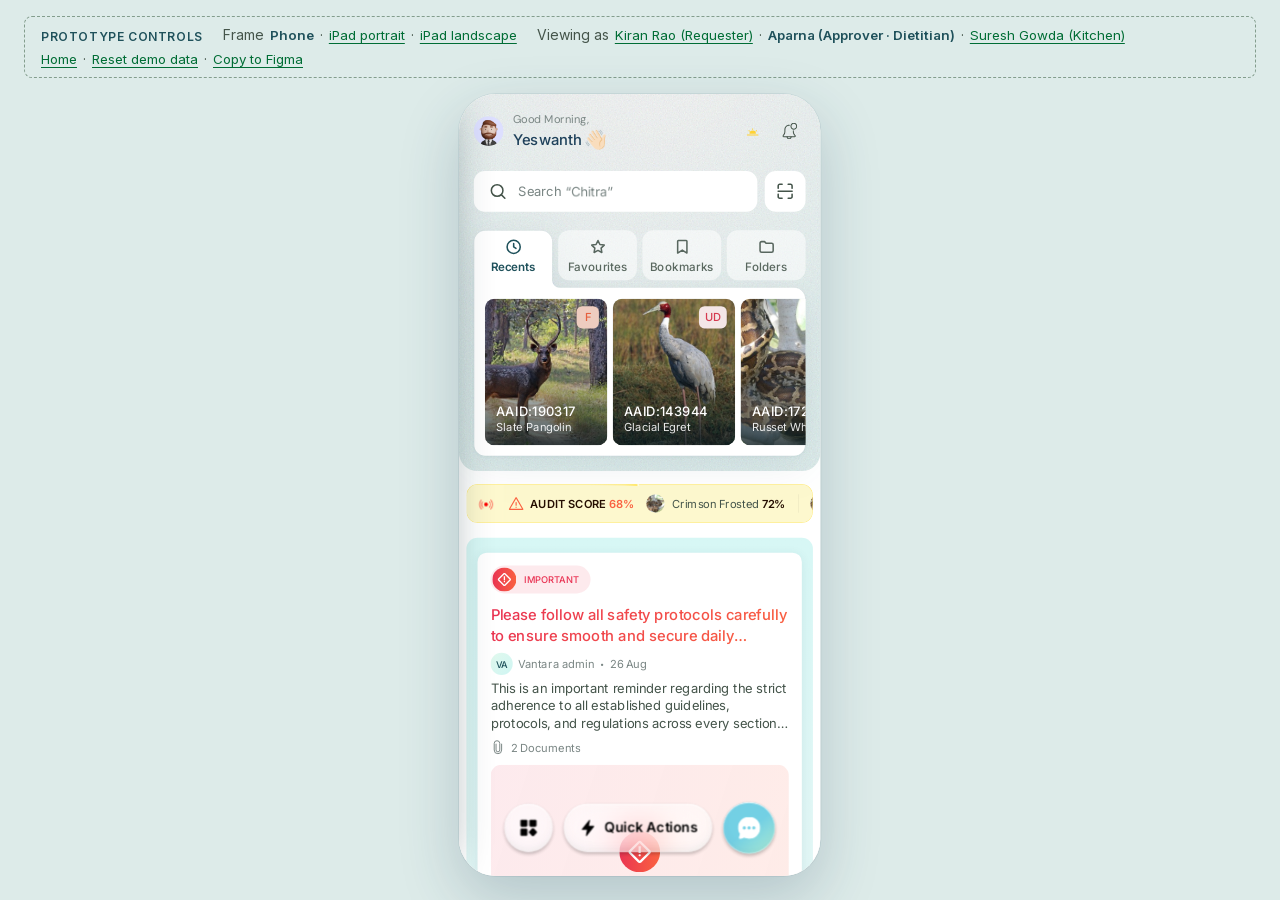
==== commit 6c7a159e: "Merge develop into main: release rev 34 (27 Nov 2026) — list filters and design-system search and fi" ====
--- a/index.html
+++ b/index.html
@@ -12,8 +12,8 @@
 <link rel="stylesheet" href="assets/tokens.css">
 <link rel="stylesheet" href="assets/antz.css">
 <!-- ?v= on the module's own files: raise it when they change, so a browser holding old copies fetches the new ones -->
-<link rel="stylesheet" href="css/module.css?v=134">
-<link rel="stylesheet" href="css/diet.css?v=134">
+<link rel="stylesheet" href="css/module.css?v=145">
+<link rel="stylesheet" href="css/diet.css?v=145">
 </head>
 <body>
 <div class="stage">
@@ -28,22 +28,22 @@
     </div>
   </div>
 </div>
-<script src="js/masters.js?v=134"></script>
-<script src="js/data.js?v=134"></script>
-<script src="js/model.js?v=134"></script>
-<script src="js/plan.js?v=134"></script>
-<script src="js/ui.js?v=134"></script>
-<script src="js/diets.js?v=134"></script>
-<script src="js/history.js?v=134"></script>
-<script src="js/versions.js?v=134"></script>
-<script src="js/helpdesk.js?v=134"></script>
-<script src="js/form.js?v=134"></script>
-<script src="js/calpick.js?v=134"></script>
-<script src="js/suggest.js?v=134"></script>
-<script src="js/pdf.js?v=134"></script>
-<script src="js/reqviews.js?v=134"></script>
-<script src="js/kitchen.js?v=134"></script>
-<script src="js/applyto.js?v=134"></script>
-<script src="js/app.js?v=134"></script>
+<script src="js/masters.js?v=145"></script>
+<script src="js/data.js?v=145"></script>
+<script src="js/model.js?v=145"></script>
+<script src="js/plan.js?v=145"></script>
+<script src="js/ui.js?v=145"></script>
+<script src="js/diets.js?v=145"></script>
+<script src="js/history.js?v=145"></script>
+<script src="js/versions.js?v=145"></script>
+<script src="js/helpdesk.js?v=145"></script>
+<script src="js/form.js?v=145"></script>
+<script src="js/calpick.js?v=145"></script>
+<script src="js/suggest.js?v=145"></script>
+<script src="js/pdf.js?v=145"></script>
+<script src="js/reqviews.js?v=145"></script>
+<script src="js/kitchen.js?v=145"></script>
+<script src="js/applyto.js?v=145"></script>
+<script src="js/app.js?v=145"></script>
 </body>
 </html>
--- a/css/module.css
+++ b/css/module.css
@@ -2719,3 +2719,41 @@
 /* the kind tag and its period (Year-Round green, Seasonal orange, Time-Bound blue; owner-approved colours) */
 .kline{display:flex;align-items:center;flex-wrap:wrap;gap:6px;margin-top:4px;font:400 13px/18px var(--font);color:var(--neutralSecondary);white-space:normal!important}
 .acs__d .kline{margin-top:2px}
+.mtab-wrap--pin .mtab__d{min-width:72px;white-space:normal}
+/* the pinned Item column stays inside its table: it no longer rises over the sticky day switch while scrolling (owner, 27 Nov 2026: bug) */
+.mtab-wrap--pin{isolation:isolate}
+/* (owner, 27 Nov 2026: "Year-round, Seasonal: a grey chip is enough") every kind tag is the same quiet grey */
+.ktag,.ktag--yr,.ktag--se,.ktag--tb,.ktag--ot{background:var(--neutral05);color:var(--OnSurfaceVariant)}
+/* feeds: one row that slides sideways when there are many feed times (owner, 27 Nov 2026) */
+.feedts{display:flex;gap:8px;overflow-x:auto;scrollbar-width:none;margin:0;padding:0;scroll-snap-type:x proximity}
+.feedts::-webkit-scrollbar{display:none}
+.feedt{flex:0 0 auto;min-width:84px;padding:0 12px;scroll-snap-align:start}
+.wf__h b:empty{display:none}
+/* the request page's When (owner, 27 Nov 2026: "not matching the theme"): the same soft box as For — the page colour, corner 12, no border —
+   each row a grey label left and the answer right in 16/500, a hairline between rows; picked days as the design system's chips */
+.rq2-row__v .whn{padding:4px 16px;gap:0;border:0;border-radius:var(--r-12);background:var(--Background)}
+.rq2-row__v .whn__r{padding:12px 0;border-top:1px solid var(--neutral05)}
+.rq2-row__v .whn__r:first-child{padding-top:12px;border-top:0}
+.rq2-row__v .whn__r > span{font:400 14px/20px var(--font);color:var(--neutralSecondary)}
+.rq2-row__v .whn__r > b{font:500 16px/22px var(--font);color:var(--OnSurfaceVariant)}
+.rq2-row__v .whn__r > b small{font:400 12px/16px var(--font);color:var(--neutralSecondary);margin-top:2px}
+.rq2-row__v .whn__chips{gap:8px;padding:0 0 12px}
+.rq2-row__v .whn__chips span{background:var(--white);border:0;color:var(--OnPrimaryContainer)}
+/* one count label for every list (owner, 27 Nov 2026) */
+.lcount .lcount__n{font:400 14px/20px var(--font);color:var(--neutralSecondary)}
+.lcount .lcount__n b{font:600 14px/20px var(--font);color:var(--OnSurfaceVariant)}
+/* the search row with its Filter button */
+.az-searchrow{display:flex;align-items:center;gap:8px}
+.az-searchrow .az-search{flex:1;min-width:0}
+/* the design system's Search and filter (owner, 27 Nov 2026: "all are the same colour, check the components"):
+   search 40 tall, Light grey, corners 4; the filter button 40 × 40 beside it, gap 10, Light grey; with filters on it turns OnSurface green
+   (#006D35) with a white icon and the count in white 14 Regular. Each filter in use is a Filter chip: white, 1 px Outline, corners 8,
+   32 tall, 12 Regular OnSurface, close 16. The group chips keep Teal ink for the one selected */
+.az-searchrow{gap:10px}
+.az-searchrow .az-search{height:40px;border-radius:var(--r-4)}
+.fs-btn{height:40px;min-width:40px;border-radius:var(--r-4);background:var(--neutral05);color:var(--OnSurfaceVariant)}
+.fs-btn.on,.az-filterbtn.fs-btn.on{background:var(--OnSurface);color:var(--white)}
+.fs-btn b{font:400 14px/1 var(--font)}
+.fs-on .fchip,.pk-on .fchip{height:32px;padding:0 8px 0 12px;gap:4px;border:1px solid var(--Outline);border-radius:var(--r-8);background:var(--white);color:var(--OnSurface);font:400 12px/1 var(--font)}
+.fs-on .fchip .az-i,.pk-on .fchip .az-i{font-size:16px;color:var(--OnSurface)}
+.lcount .lcount__n{font:var(--t-body-title);color:var(--OnSurfaceVariant)}
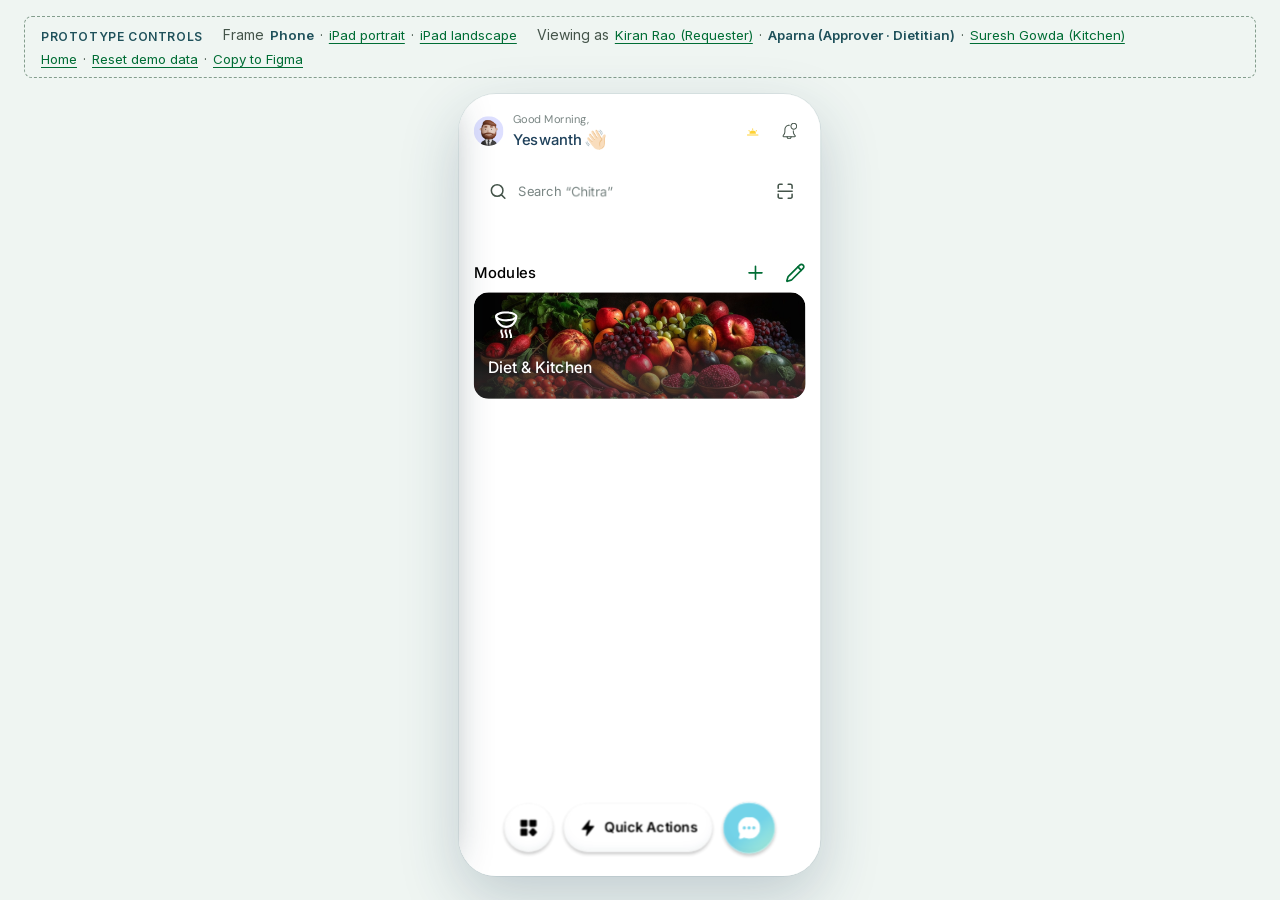
==== commit 2164345a: "Merge feature/form-cleanup-demo-places into develop: rev 35 Co-Authored-By: Claude Opus 5.5 <noreply" ====
--- a/index.html
+++ b/index.html
@@ -12,8 +12,8 @@
 <link rel="stylesheet" href="assets/tokens.css">
 <link rel="stylesheet" href="assets/antz.css">
 <!-- ?v= on the module's own files: raise it when they change, so a browser holding old copies fetches the new ones -->
-<link rel="stylesheet" href="css/module.css?v=145">
-<link rel="stylesheet" href="css/diet.css?v=145">
+<link rel="stylesheet" href="css/module.css?v=149">
+<link rel="stylesheet" href="css/diet.css?v=149">
 </head>
 <body>
 <div class="stage">
@@ -28,22 +28,22 @@
     </div>
   </div>
 </div>
-<script src="js/masters.js?v=145"></script>
-<script src="js/data.js?v=145"></script>
-<script src="js/model.js?v=145"></script>
-<script src="js/plan.js?v=145"></script>
-<script src="js/ui.js?v=145"></script>
-<script src="js/diets.js?v=145"></script>
-<script src="js/history.js?v=145"></script>
-<script src="js/versions.js?v=145"></script>
-<script src="js/helpdesk.js?v=145"></script>
-<script src="js/form.js?v=145"></script>
-<script src="js/calpick.js?v=145"></script>
-<script src="js/suggest.js?v=145"></script>
-<script src="js/pdf.js?v=145"></script>
-<script src="js/reqviews.js?v=145"></script>
-<script src="js/kitchen.js?v=145"></script>
-<script src="js/applyto.js?v=145"></script>
-<script src="js/app.js?v=145"></script>
+<script src="js/masters.js?v=149"></script>
+<script src="js/data.js?v=149"></script>
+<script src="js/model.js?v=149"></script>
+<script src="js/plan.js?v=149"></script>
+<script src="js/ui.js?v=149"></script>
+<script src="js/diets.js?v=149"></script>
+<script src="js/history.js?v=149"></script>
+<script src="js/versions.js?v=149"></script>
+<script src="js/helpdesk.js?v=149"></script>
+<script src="js/form.js?v=149"></script>
+<script src="js/calpick.js?v=149"></script>
+<script src="js/suggest.js?v=149"></script>
+<script src="js/pdf.js?v=149"></script>
+<script src="js/reqviews.js?v=149"></script>
+<script src="js/kitchen.js?v=149"></script>
+<script src="js/applyto.js?v=149"></script>
+<script src="js/app.js?v=149"></script>
 </body>
 </html>
--- a/css/module.css
+++ b/css/module.css
@@ -2757,3 +2757,11 @@
 .fs-on .fchip,.pk-on .fchip{height:32px;padding:0 8px 0 12px;gap:4px;border:1px solid var(--Outline);border-radius:var(--r-8);background:var(--white);color:var(--OnSurface);font:400 12px/1 var(--font)}
 .fs-on .fchip .az-i,.pk-on .fchip .az-i{font-size:16px;color:var(--OnSurface)}
 .lcount .lcount__n{font:var(--t-body-title);color:var(--OnSurfaceVariant)}
+/* the page colour is the design system's Background #EFF5F2 (owner, 27 Nov 2026), on every screen and sheet body */
+body,.pane,.spsheet__body,.tab .main,.tab .main[class],.spsheet__body:has(.vlist2),.pane__body:has(.vlist2){background:var(--Background)}
+/* the white top block's lower edge (owner, 27 Nov 2026: "a light shadow instead of a line, more elegant"): a soft shadow, no 1 px edge */
+.pane--home .az-chips,.spsheet .az-chips,.pane .az-chips:not(.pk-f):not(.az-chips--sub){box-shadow:0 6px 12px -6px rgba(31,81,91,.12);position:relative;z-index:1}
+/* the pinned tabs cover the sub-pixel seam under the top bar while the list scrolls (owner, 27 Nov 2026: bug) */
+.pane--home .az-tabs{box-shadow:0 -2px 0 var(--white)}
+/* the count line gets room under the white block (owner, 27 Nov 2026: "need space on top") */
+.pane--home .body > .lcount:first-child,.pane--home .body > .ltoggle + .lcount,.pane--home .body > .lcount{margin:8px 2px 0}
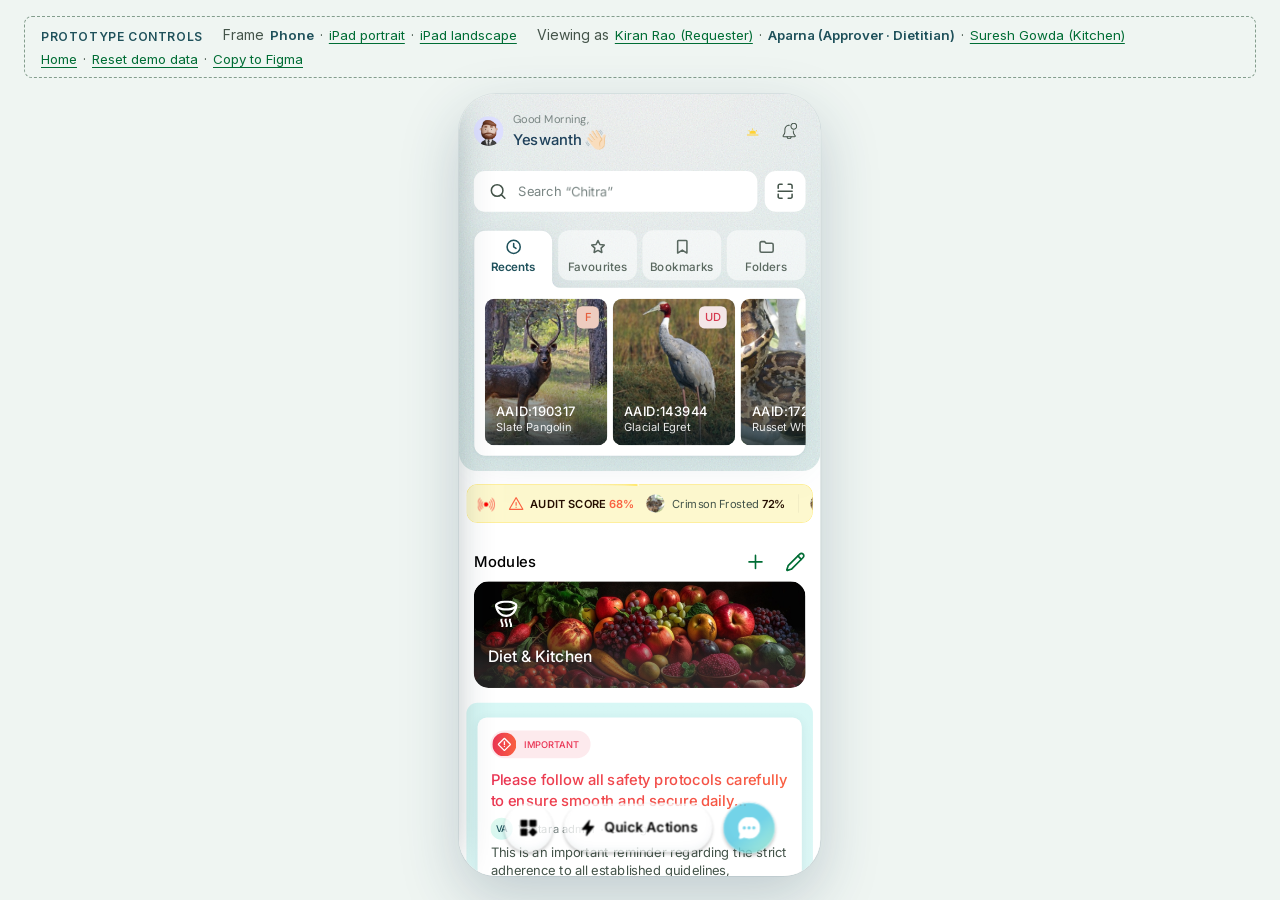
==== commit 687b970a: "Rev 37: Diet Applies To as a page; each level a design-system Bottom sheet with search, Site card an" ====
--- a/index.html
+++ b/index.html
@@ -11,9 +11,10 @@
 <link rel="preload" href="assets/inter-latin.woff2" as="font" type="font/woff2" crossorigin>
 <link rel="stylesheet" href="assets/tokens.css">
 <link rel="stylesheet" href="assets/antz.css">
+<link rel="stylesheet" href="assets/ds/animal-card.css">
 <!-- ?v= on the module's own files: raise it when they change, so a browser holding old copies fetches the new ones -->
-<link rel="stylesheet" href="css/module.css?v=149">
-<link rel="stylesheet" href="css/diet.css?v=149">
+<link rel="stylesheet" href="css/module.css?v=151">
+<link rel="stylesheet" href="css/diet.css?v=151">
 </head>
 <body>
 <div class="stage">
@@ -28,22 +29,22 @@
     </div>
   </div>
 </div>
-<script src="js/masters.js?v=149"></script>
-<script src="js/data.js?v=149"></script>
-<script src="js/model.js?v=149"></script>
-<script src="js/plan.js?v=149"></script>
-<script src="js/ui.js?v=149"></script>
-<script src="js/diets.js?v=149"></script>
-<script src="js/history.js?v=149"></script>
-<script src="js/versions.js?v=149"></script>
-<script src="js/helpdesk.js?v=149"></script>
-<script src="js/form.js?v=149"></script>
-<script src="js/calpick.js?v=149"></script>
-<script src="js/suggest.js?v=149"></script>
-<script src="js/pdf.js?v=149"></script>
-<script src="js/reqviews.js?v=149"></script>
-<script src="js/kitchen.js?v=149"></script>
-<script src="js/applyto.js?v=149"></script>
-<script src="js/app.js?v=149"></script>
+<script src="js/masters.js?v=151"></script>
+<script src="js/data.js?v=151"></script>
+<script src="js/model.js?v=151"></script>
+<script src="js/plan.js?v=151"></script>
+<script src="js/ui.js?v=151"></script>
+<script src="js/diets.js?v=151"></script>
+<script src="js/history.js?v=151"></script>
+<script src="js/versions.js?v=151"></script>
+<script src="js/helpdesk.js?v=151"></script>
+<script src="js/form.js?v=151"></script>
+<script src="js/calpick.js?v=151"></script>
+<script src="js/suggest.js?v=151"></script>
+<script src="js/pdf.js?v=151"></script>
+<script src="js/reqviews.js?v=151"></script>
+<script src="js/kitchen.js?v=151"></script>
+<script src="js/applyto.js?v=151"></script>
+<script src="js/app.js?v=151"></script>
 </body>
 </html>
--- a/assets/ds/animal-card.css
+++ b/assets/ds/animal-card.css
@@ -0,0 +1,84 @@
+/* components/animal-card/animal-card.css — the Antz app's animal card (recordings of 17 Nov), on the kit's tokens (shared/tokens.css). */
+.az-ac { position: relative; border-radius: 12px; background: var(--OnPrimary); border: 1.5px solid transparent; box-shadow: 0 4px 14px rgb(from var(--neutralPrimary) r g b / 8%); transition: opacity .15s ease, border-color .15s ease; cursor: default; }
+.az-ac[data-act] { cursor: pointer; }
+.az-ac[data-act]:active { opacity: .45; }                     /* pressed animation */
+.az-ac.is-picked { border-color: var(--Primary); box-shadow: none; }
+.az-ac-row { display: flex; align-items: center; gap: 8px; padding: 8px; }
+.az-ac-col { flex: 1; min-width: 0; display: flex; flex-direction: column; gap: 10px; }
+/* photo: 104 square, sex tag top left, expand corner bottom right */
+.az-ac-ph { position: relative; flex: none; width: 104px; height: 104px; border-radius: 8px; overflow: hidden; background: var(--SecondaryContainer); display: grid; place-items: center; }
+.az-ac-ph--big { width: 100%; height: 150px; }
+.az-ac-ph__img { position: absolute; inset: 0; width: 100%; height: 100%; object-fit: cover; }
+.az-ac-ph__sil { width: 78%; height: 78%; object-fit: contain; }
+.az-ac-ph__sil--logo { width: 46%; height: 46%; opacity: .55; }
+.az-ac-ph--big .az-ac-ph__sil { width: 58%; height: 72%; }
+.az-ac-tag { position: absolute; top: 4px; left: 4px; min-width: 24px; height: 24px; padding: 4px 6px; box-sizing: border-box; border-radius: 6px; display: inline-flex; align-items: center; justify-content: center; gap: 4px; font: var(--t-small); color: var(--OnPrimary); white-space: nowrap; filter: drop-shadow(0 2px 1px rgb(from var(--neutralPrimary) r g b / 10%)); }
+.az-ac-tag img { display: block; transform: scaleY(-1); }
+/* gender tags, Figma 38280:31074 (colour over white) */
+.az-ac-tag--m { background: var(--Secondary); }
+.az-ac-tag--f { background: linear-gradient(rgb(from var(--Tertiary) r g b / 70%), rgb(from var(--Tertiary) r g b / 70%)), var(--OnPrimary); }
+.az-ac-tag--ud { background: linear-gradient(rgb(from var(--Error) r g b / 70%), rgb(from var(--Error) r g b / 70%)), var(--OnPrimary); }
+.az-ac-tag--id { background: linear-gradient(rgb(from var(--addPrimary) r g b / 60%), rgb(from var(--addPrimary) r g b / 60%)), var(--OnPrimary); }
+.az-ac-tag--g { background: linear-gradient(rgb(from var(--OnSurface) r g b / 60%), rgb(from var(--OnSurface) r g b / 60%)), var(--OnPrimary); }
+.az-ac-tag--dead { background: var(--OnErrorContainer); }                        /* MD3_Antz/OnErrorContainer */
+.az-ac-cites { position: absolute; top: 4px; right: 4px; height: 24px; padding: 4px 6px; box-sizing: border-box; border-radius: 6px; background: rgb(from var(--neutralPrimary) r g b / 40%); box-shadow: 0 2px 2px rgb(from var(--neutralPrimary) r g b / 10%); font: var(--t-small); line-height: 16px; color: var(--OnPrimary); text-shadow: 0 1px 4px rgb(from var(--neutralPrimary) r g b / 25%); }
+.az-ac-exp { position: absolute; right: 0; bottom: 0; width: 28px; height: 28px; display: grid; place-items: center; padding: 0; border: 0; background: none; cursor: pointer; }
+.az-ac-ph--84 { width: 84px; height: 84px; }
+.az-ac-ph--big .az-ac-exp { top: 2px; bottom: auto; }
+/* expanded photo strip: AAID left, age + weight chips right */
+.az-ac-strip { position: absolute; left: 0; right: 0; bottom: 0; display: flex; align-items: center; justify-content: space-between; gap: 8px; padding: 6px 8px; background: rgb(from var(--neutralPrimary) r g b / 40%); }
+.az-ac-strip__id { font: var(--t-body-title); color: var(--OnPrimary); }
+.az-ac-chips { display: flex; gap: 6px; }
+.az-ac-chip { display: inline-flex; align-items: center; gap: 3px; height: 20px; padding: 0 6px; border-radius: 4px; background: var(--OnPrimary); font: var(--t-small); color: var(--OnSurfaceVariant); }
+.az-ac-chip--w { background: var(--TertiaryContainer); color: var(--Error); }   /* TertiaryContainer + Error */
+/* text */
+.az-ac-b { flex: 1; min-width: 0; display: flex; flex-direction: column; gap: 4px; align-self: center; }
+.az-ac-top { display: flex; align-items: center; gap: 2px; min-width: 0; }
+.az-ac-top .az-ac-l--aaid { flex: 1; }
+.az-ac-extra { font: var(--t-body-title); color: var(--OnSurface); }
+.az-ac-l { font: var(--t-body-medium); letter-spacing: .1px; color: var(--OnSurfaceVariant); white-space: nowrap; overflow: hidden; text-overflow: ellipsis; }
+.az-ac-l--aaid { font: var(--t-body-title); letter-spacing: 0; color: var(--OnPrimaryContainer); }
+.az-ac-l--sci { font: var(--t-body-regular); font-style: italic; color: var(--neutralSecondary); }
+.az-ac-b--big { gap: 4px; padding: 0 2px 2px; }
+.az-ac-d { font: var(--t-body-regular); color: var(--OnSurfaceVariant); white-space: nowrap; overflow: hidden; text-overflow: ellipsis; }
+.az-ac-d b { font: var(--t-body-medium); letter-spacing: .1px; }
+.az-ac-d i { color: var(--neutralSecondary); }
+.az-ac-status { align-self: flex-start; margin-top: 4px; padding: 3px 8px; border-radius: 4px; background: var(--addPrimary); font: var(--t-subtext-title); color: var(--OnPrimary); }
+/* trailing control */
+.az-ac-ctl { flex: none; display: grid; place-items: center; min-width: 24px; }
+.az-ac-radio { width: 20px; height: 20px; border-radius: 50%; border: 2px solid var(--Outline); box-sizing: border-box; }
+.az-ac-radio.is-on { border-color: var(--Primary); box-shadow: inset 0 0 0 3px var(--OnPrimary); background: var(--Primary); }
+.az-ac-check { color: var(--OnPrimary); width: 18px; height: 18px; border-radius: 3px; border: 2px solid var(--Outline); box-sizing: border-box; display: grid; place-items: center; }
+.az-ac-check.is-on { border-color: var(--Primary); background: var(--Primary); }
+.az-ac-remove { width: 32px; height: 32px; display: grid; place-items: center; border: 0; background: none; color: var(--Error); cursor: pointer; }
+.az-ac--big .az-ac-row { align-items: center; }
+/* list with "+ N more" */
+.az-ac-list { display: flex; flex-direction: column; gap: 8px; }
+.az-ac-more { align-self: center; border: 0; background: none; padding: 6px 12px; font: var(--t-body-medium); color: var(--OnPrimaryContainer); cursor: pointer; }
+/* skeleton */
+.az-ac--sk { box-shadow: none; }
+.az-ac-sk__ph { width: 104px; height: 104px; flex: none; border-radius: 8px; }
+.az-ac-sk__b { flex: 1; display: flex; flex-direction: column; gap: 8px; }
+.az-ac-sk__b i { display: block; height: 10px; border-radius: 5px; }
+.az-ac-sk__b i:nth-child(1) { width: 70%; } .az-ac-sk__b i:nth-child(2) { width: 85%; } .az-ac-sk__b i:nth-child(3) { width: 60%; } .az-ac-sk__b i:nth-child(4) { width: 75%; } .az-ac-sk__b i:nth-child(5) { width: 40%; }
+.az-ac-sk__ph, .az-ac-sk__b i { background: linear-gradient(90deg, var(--SurfaceVariant) 0%, var(--Background) 50%, var(--SurfaceVariant) 100%); background-size: 200% 100%; animation: ac-sk 1.2s ease-in-out infinite; }
+@keyframes ac-sk { from { background-position: 100% 0; } to { background-position: -100% 0; } }
+@media (prefers-reduced-motion: reduce) { .az-ac-sk__ph, .az-ac-sk__b i { animation: none; } .az-ac { transition: none; } }
+
+.az-ac--sum { cursor: default; }
+.az-ac--sum .az-ac-row { align-items: center; }
+
+/* expanded: photo full width on top, then the details (left aligned with the photo) and the control */
+.az-ac-top-ph { padding: 8px 8px 0; }
+.az-ac-row--big { align-items: center; padding: 10px 8px 10px; }
+.az-ac-row--big .az-ac-b--big { align-self: auto; padding: 0; }
+
+/* expand / collapse motion: height glide + content fade (the photo grows on expand, settles on collapse) */
+.az-ac--anim { overflow: hidden; transition: height .28s cubic-bezier(.2, .8, .2, 1), border-color .15s ease; }
+.az-ac--anim .az-ac-row, .az-ac--anim .az-ac-top-ph { animation: ac-fade .28s ease both; }
+.az-ac--opening .az-ac-ph--big { animation: ac-grow .28s cubic-bezier(.2, .8, .2, 1) both; transform-origin: top left; }
+.az-ac--closing .az-ac-ph { animation: ac-settle .28s cubic-bezier(.2, .8, .2, 1) both; transform-origin: top left; }
+@keyframes ac-fade { from { opacity: 0; } to { opacity: 1; } }
+@keyframes ac-grow { from { transform: scale(.42, .7); opacity: .6; } to { transform: none; opacity: 1; } }
+@keyframes ac-settle { from { transform: scale(1.35); opacity: .6; } to { transform: none; opacity: 1; } }
+@media (prefers-reduced-motion: reduce) { .az-ac--anim, .az-ac--anim * { transition: none !important; animation: none !important; } }
--- a/css/module.css
+++ b/css/module.css
@@ -2765,3 +2765,21 @@
 .pane--home .az-tabs{box-shadow:0 -2px 0 var(--white)}
 /* the count line gets room under the white block (owner, 27 Nov 2026: "need space on top") */
 .pane--home .body > .lcount:first-child,.pane--home .body > .ltoggle + .lcount,.pane--home .body > .lcount{margin:8px 2px 0}
+/* Diet Applies To as a page (owner, 27 Nov 2026) */
+.ap-body{display:flex;flex-direction:column;gap:12px;padding:16px}
+.ap-card{width:100%;cursor:pointer}
+.ap-card > .az-i{flex:none;color:var(--OnSurfaceVariant)}
+.ap-row.on{box-shadow:inset 0 0 0 2px var(--Primary)}
+.ap-foot{display:flex;align-items:center;gap:12px;padding:12px 16px;background:var(--white);border-top:1px solid var(--neutral05)}
+.ap-foot .az-btn{flex:none;width:auto;padding:0 32px}
+/* Diet Applies To with the design system's Site card and Animal card */
+.ap-site{width:100%;text-align:left;cursor:pointer}
+.ap-site__t{flex:1;min-width:0}
+.ap-site__t .az-site__name,.ap-site__t .az-site__sub{white-space:nowrap;overflow:hidden;text-overflow:ellipsis}
+.ap-site__ic{display:grid;place-items:center;color:var(--OnPrimaryContainer);background:var(--displaybgPrimary)}
+.ap-site__x{flex:none;display:grid;place-items:center;width:32px;height:32px;margin-left:auto;background:none;border:0;color:var(--Tertiary);cursor:pointer}
+.ap-list{gap:8px}
+.ap-ac .ap-ac__big{display:none}
+.ap-ac.is-open .ap-ac__small{display:none}
+.ap-ac.is-open .ap-ac__big{display:block}
+.ap-sel .az-ac{background:var(--white)}
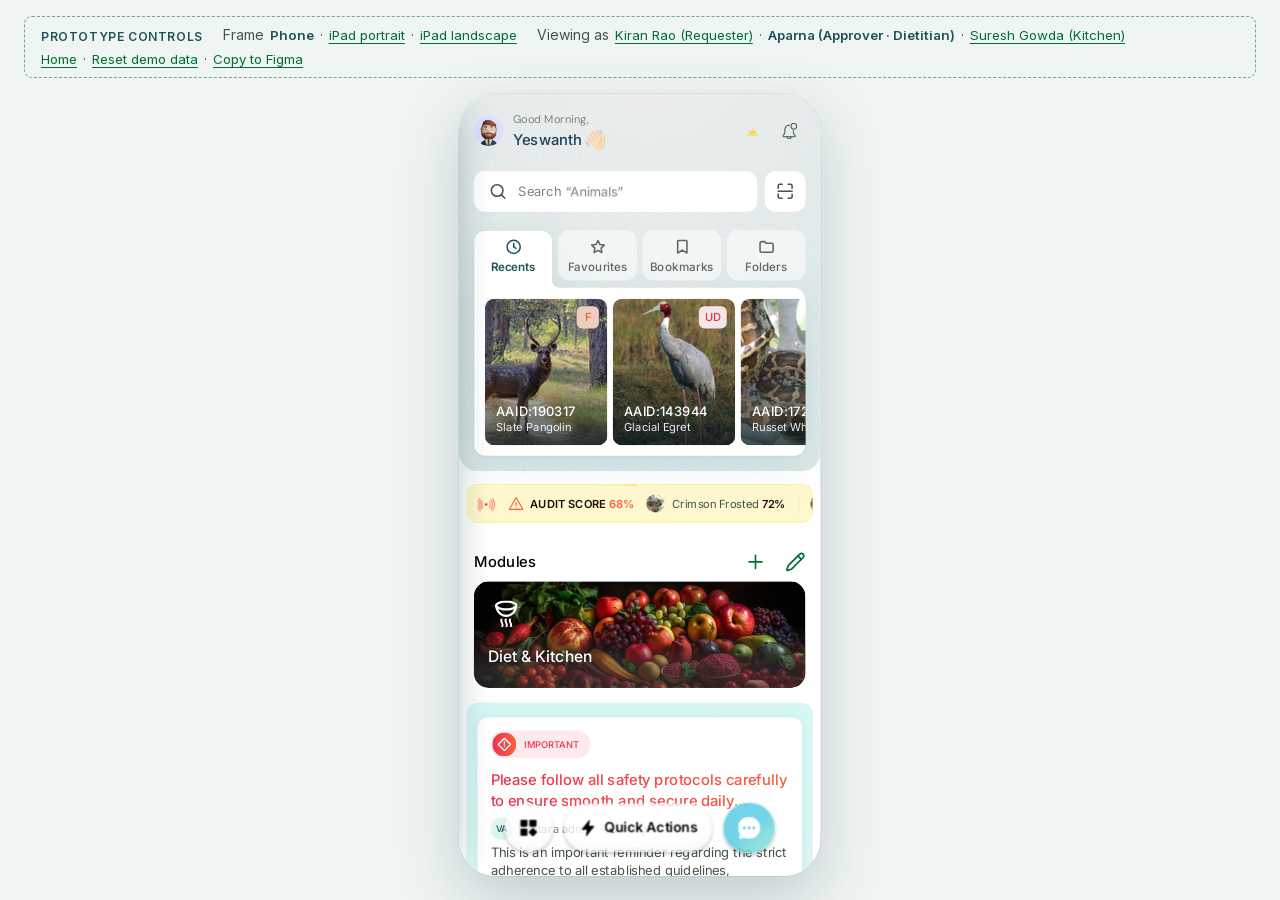
==== commit d2ef41c0: "Diet Applies To: review fixes - Done applies the pick to the form, then steps back in history, so th" ====
--- a/index.html
+++ b/index.html
@@ -13,8 +13,8 @@
 <link rel="stylesheet" href="assets/antz.css">
 <link rel="stylesheet" href="assets/ds/animal-card.css">
 <!-- ?v= on the module's own files: raise it when they change, so a browser holding old copies fetches the new ones -->
-<link rel="stylesheet" href="css/module.css?v=151">
-<link rel="stylesheet" href="css/diet.css?v=151">
+<link rel="stylesheet" href="css/module.css?v=152">
+<link rel="stylesheet" href="css/diet.css?v=152">
 </head>
 <body>
 <div class="stage">
@@ -29,22 +29,22 @@
     </div>
   </div>
 </div>
-<script src="js/masters.js?v=151"></script>
-<script src="js/data.js?v=151"></script>
-<script src="js/model.js?v=151"></script>
-<script src="js/plan.js?v=151"></script>
-<script src="js/ui.js?v=151"></script>
-<script src="js/diets.js?v=151"></script>
-<script src="js/history.js?v=151"></script>
-<script src="js/versions.js?v=151"></script>
-<script src="js/helpdesk.js?v=151"></script>
-<script src="js/form.js?v=151"></script>
-<script src="js/calpick.js?v=151"></script>
-<script src="js/suggest.js?v=151"></script>
-<script src="js/pdf.js?v=151"></script>
-<script src="js/reqviews.js?v=151"></script>
-<script src="js/kitchen.js?v=151"></script>
-<script src="js/applyto.js?v=151"></script>
-<script src="js/app.js?v=151"></script>
+<script src="js/masters.js?v=152"></script>
+<script src="js/data.js?v=152"></script>
+<script src="js/model.js?v=152"></script>
+<script src="js/plan.js?v=152"></script>
+<script src="js/ui.js?v=152"></script>
+<script src="js/diets.js?v=152"></script>
+<script src="js/history.js?v=152"></script>
+<script src="js/versions.js?v=152"></script>
+<script src="js/helpdesk.js?v=152"></script>
+<script src="js/form.js?v=152"></script>
+<script src="js/calpick.js?v=152"></script>
+<script src="js/suggest.js?v=152"></script>
+<script src="js/pdf.js?v=152"></script>
+<script src="js/reqviews.js?v=152"></script>
+<script src="js/kitchen.js?v=152"></script>
+<script src="js/applyto.js?v=152"></script>
+<script src="js/app.js?v=152"></script>
 </body>
 </html>
--- a/css/module.css
+++ b/css/module.css
@@ -2686,11 +2686,10 @@
 .ap-sel__h{display:flex;align-items:center;justify-content:space-between}
 .ap-sel__h b{font:500 14px/20px var(--font);color:var(--neutralPrimary)}
 .ap-sel__h .lnk{font:500 14px/20px var(--font);color:var(--OnPrimaryContainer)}
-.ap-card,.ap-row{display:flex;align-items:center;gap:12px;padding:12px;border-radius:var(--r-8);background:var(--white);text-align:left}
-.ap-card{border:1px solid var(--OutlineVariant)}
-.ap-card .grow,.ap-row .grow{display:flex;flex-direction:column;gap:2px;min-width:0}
-.ap-card b,.ap-row b{font:500 16px/22px var(--font);color:var(--neutralPrimary)}
-.ap-card small,.ap-row small{font:400 12px/16px var(--font);color:var(--neutralSecondary)}
+.ap-row{display:flex;align-items:center;gap:12px;padding:12px;border-radius:var(--r-8);background:var(--white);text-align:left}
+.ap-row .grow{display:flex;flex-direction:column;gap:2px;min-width:0}
+.ap-row b{font:500 16px/22px var(--font);color:var(--neutralPrimary)}
+.ap-row small{font:400 12px/16px var(--font);color:var(--neutralSecondary)}
 .ap-ic,.ap-ph{flex:none;display:grid;place-items:center;width:44px;height:44px;border-radius:50%;background:var(--Background);color:var(--OnPrimaryContainer);overflow:hidden}
 .ap-ph img{width:100%;height:100%;object-fit:cover}
 .ap-next{width:100%}
@@ -2767,9 +2766,6 @@
 .pane--home .body > .lcount:first-child,.pane--home .body > .ltoggle + .lcount,.pane--home .body > .lcount{margin:8px 2px 0}
 /* Diet Applies To as a page (owner, 27 Nov 2026) */
 .ap-body{display:flex;flex-direction:column;gap:12px;padding:16px}
-.ap-card{width:100%;cursor:pointer}
-.ap-card > .az-i{flex:none;color:var(--OnSurfaceVariant)}
-.ap-row.on{box-shadow:inset 0 0 0 2px var(--Primary)}
 .ap-foot{display:flex;align-items:center;gap:12px;padding:12px 16px;background:var(--white);border-top:1px solid var(--neutral05)}
 .ap-foot .az-btn{flex:none;width:auto;padding:0 32px}
 /* Diet Applies To with the design system's Site card and Animal card */
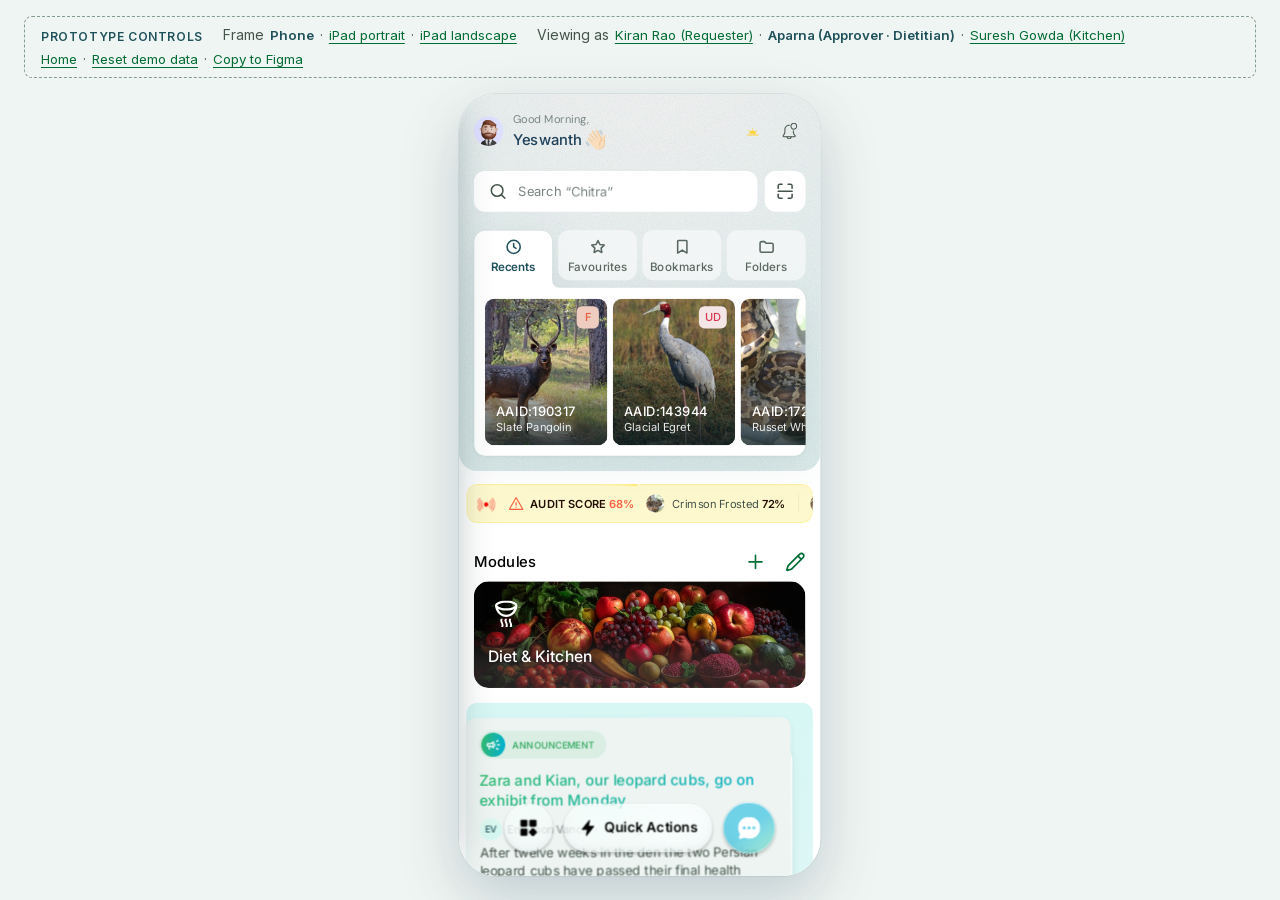
==== commit a5c9c7be: "Owner review of rev 37: three request types, shorter Applies To, diet details clean-up - Request Typ" ====
--- a/index.html
+++ b/index.html
@@ -13,8 +13,8 @@
 <link rel="stylesheet" href="assets/antz.css">
 <link rel="stylesheet" href="assets/ds/animal-card.css">
 <!-- ?v= on the module's own files: raise it when they change, so a browser holding old copies fetches the new ones -->
-<link rel="stylesheet" href="css/module.css?v=152">
-<link rel="stylesheet" href="css/diet.css?v=152">
+<link rel="stylesheet" href="css/module.css?v=153">
+<link rel="stylesheet" href="css/diet.css?v=153">
 </head>
 <body>
 <div class="stage">
@@ -29,22 +29,22 @@
     </div>
   </div>
 </div>
-<script src="js/masters.js?v=152"></script>
-<script src="js/data.js?v=152"></script>
-<script src="js/model.js?v=152"></script>
-<script src="js/plan.js?v=152"></script>
-<script src="js/ui.js?v=152"></script>
-<script src="js/diets.js?v=152"></script>
-<script src="js/history.js?v=152"></script>
-<script src="js/versions.js?v=152"></script>
-<script src="js/helpdesk.js?v=152"></script>
-<script src="js/form.js?v=152"></script>
-<script src="js/calpick.js?v=152"></script>
-<script src="js/suggest.js?v=152"></script>
-<script src="js/pdf.js?v=152"></script>
-<script src="js/reqviews.js?v=152"></script>
-<script src="js/kitchen.js?v=152"></script>
-<script src="js/applyto.js?v=152"></script>
-<script src="js/app.js?v=152"></script>
+<script src="js/masters.js?v=153"></script>
+<script src="js/data.js?v=153"></script>
+<script src="js/model.js?v=153"></script>
+<script src="js/plan.js?v=153"></script>
+<script src="js/ui.js?v=153"></script>
+<script src="js/diets.js?v=153"></script>
+<script src="js/history.js?v=153"></script>
+<script src="js/versions.js?v=153"></script>
+<script src="js/helpdesk.js?v=153"></script>
+<script src="js/form.js?v=153"></script>
+<script src="js/calpick.js?v=153"></script>
+<script src="js/suggest.js?v=153"></script>
+<script src="js/pdf.js?v=153"></script>
+<script src="js/reqviews.js?v=153"></script>
+<script src="js/kitchen.js?v=153"></script>
+<script src="js/applyto.js?v=153"></script>
+<script src="js/app.js?v=153"></script>
 </body>
 </html>
--- a/css/module.css
+++ b/css/module.css
@@ -2779,3 +2779,15 @@
 .ap-ac.is-open .ap-ac__small{display:none}
 .ap-ac.is-open .ap-ac__big{display:block}
 .ap-sel .az-ac{background:var(--white)}
+/* (owner, 27 Nov 2026, review of rev 37) the species count on a Diet Wise card, the same chip as its kind */
+.ktag--sp{background:var(--neutral05);color:var(--OnSurfaceVariant)}
+/* the Notes sheet: Kitchen Note, Site Note and Remark, each with its icon; the Remark on the notes tint */
+.nsheet{display:flex;flex-direction:column;gap:8px}
+.nsheet__r{display:flex;gap:12px;align-items:flex-start;padding:12px;border-radius:var(--r-8);background:var(--white);border:1px solid var(--neutral05)}
+.nsheet__r > .az-i{flex:none;color:var(--OnSurfaceVariant);margin-top:1px}
+.nsheet__r b{display:block;font:var(--t-body-title);color:var(--neutralPrimary)}
+.nsheet__r p{margin:2px 0 0;font:var(--t-body-regular);line-height:20px;color:var(--OnSurfaceVariant);white-space:pre-wrap}
+.nsheet__r--remark{background:var(--notes);border-color:transparent}
+/* Nutrition: an icon before each group's name */
+.nutri__h{display:flex;align-items:center;gap:8px}
+.nutri__h > .az-i{color:var(--Primary)}
--- a/css/diet.css
+++ b/css/diet.css
@@ -40,25 +40,25 @@
 .pdfv__page{width:794px;margin:0 auto;box-shadow:0 2px 10px rgba(0,0,0,.35);cursor:zoom-in}
 .pdfv__page.full{cursor:zoom-out}
 /* the page itself: print type, not the app's */
-.pdfp{min-height:1123px;background:#fff;color:#222;padding:44px 48px 28px;display:flex;flex-direction:column;font:13px/1.4 Helvetica,Arial,sans-serif}
+.pdfp{min-height:1123px;background:#fff;color:#222;padding:40px 48px 28px;display:flex;flex-direction:column;font:11px/1.4 Helvetica,Arial,sans-serif}
 .pdfp__head{display:flex;align-items:center;gap:24px}
-.pdfp__head img{width:150px;height:112px;object-fit:cover;border-radius:4px;flex:none}
+.pdfp__head img{width:112px;height:84px;object-fit:cover;border-radius:4px;flex:none}
 .pdfp__head span{flex:1;display:flex;flex-direction:column;align-items:center;text-align:center;gap:4px}
-.pdfp__head b{font-size:22px;line-height:1.25}
-.pdfp__head i{font-size:14px;color:#555}
-.pdfp__title{font-size:17px;font-weight:700;margin:22px 0 10px}
-.pdfp__tbl{width:100%;border-collapse:collapse;font-size:12.5px}
-.pdfp__tbl th{background:#C1D3D0;text-align:left;padding:7px 8px;border:1px solid #9FB2AE;font-weight:700}
+.pdfp__head b{font-size:16px;line-height:1.25}
+.pdfp__head i{font-size:11px;color:#555}
+.pdfp__title{font-size:13px;font-weight:700;margin:18px 0 8px}
+.pdfp__tbl{width:100%;border-collapse:collapse;font-size:11px}
+.pdfp__tbl th{background:#C1D3D0;text-align:left;padding:5px 6px;border:1px solid #9FB2AE;font-weight:700}
 .pdfp__tbl th:last-child,.pdfp__amt{text-align:center}
-.pdfp__tbl td{border:1px solid #B8C5C2;padding:7px 8px;vertical-align:middle}
-.pdfp__time{width:104px;font-weight:700}
-.pdfp__day{width:84px}
-.pdfp__amt{width:92px;white-space:nowrap;font-weight:700}
+.pdfp__tbl td{border:1px solid #B8C5C2;padding:4px 6px;vertical-align:middle;line-height:1.35}
+.pdfp__time{width:84px;font-weight:700}
+.pdfp__day{width:72px}
+.pdfp__amt{width:96px;white-space:nowrap;font-weight:600}
 .pdfp__item i{color:#555}
-.pdfp__mix{display:block;margin-top:3px;font-size:11.5px;color:#555}
-.pdfp__notes{margin-top:16px;display:flex;flex-direction:column;gap:6px;font-size:12.5px}
+.pdfp__mix{display:block;margin-top:2px;font-size:10px;color:#555}
+.pdfp__notes{margin-top:12px;display:flex;flex-direction:column;gap:4px;font-size:11px}
 .pdfp__notes p{margin:0}
-.pdfp__foot{margin-top:auto;padding-top:10px;border-top:1px solid #ccc;display:flex;justify-content:space-between;gap:16px;font-size:10px;color:#666}
+.pdfp__foot{margin-top:auto;padding-top:10px;border-top:1px solid #ccc;display:flex;justify-content:space-between;gap:16px;font-size:9px;color:#666}
 .pdfp__foot span:last-child{white-space:nowrap}
 
 /* ---------- Applied to as a species list (owner, 18 Nov): a card per species, its places under it ---------- */
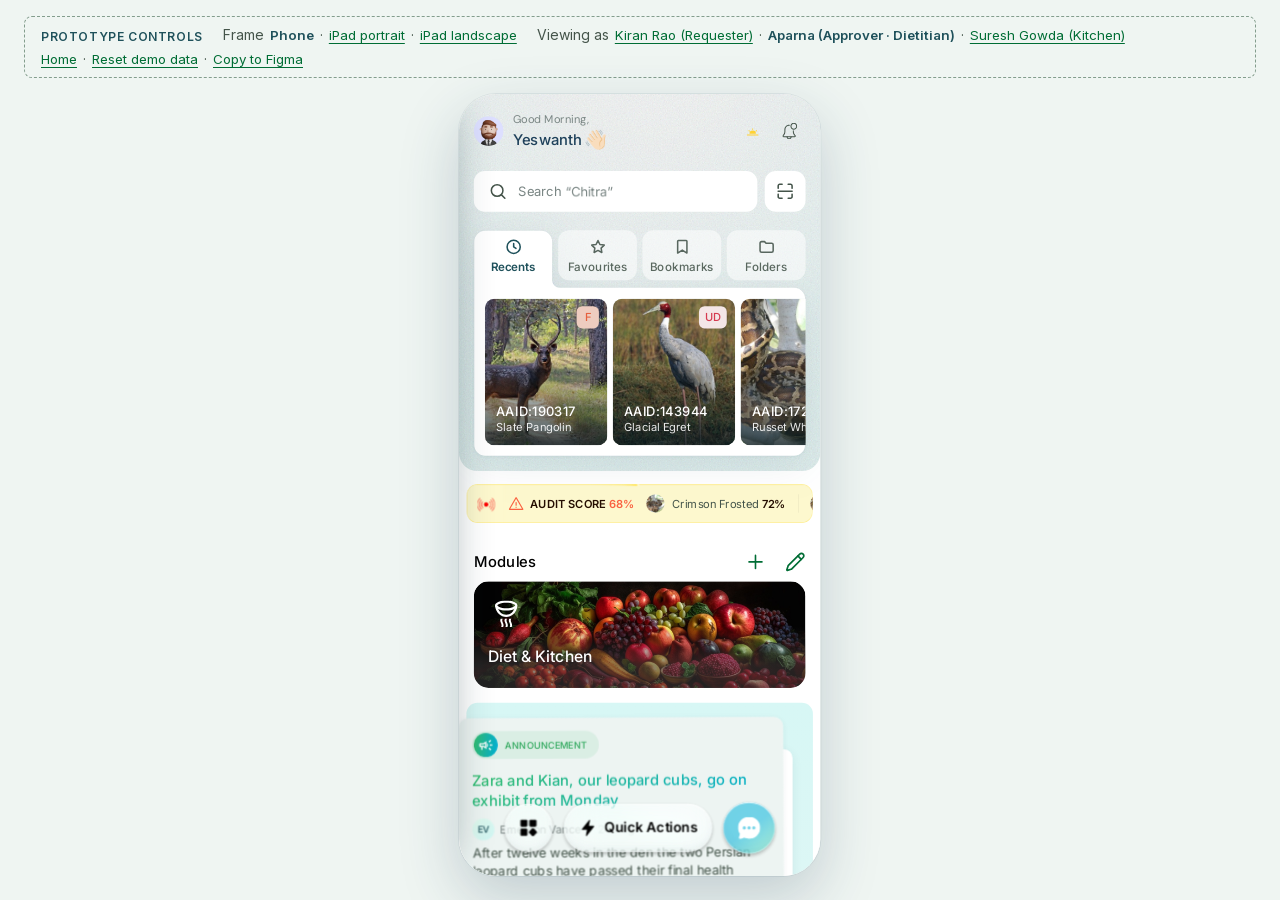
==== commit f8fe6b3d: "Kitchen step: Delay or Updated only (owner, 28 Nov) - Kitchen buttons on an approved diet request: D" ====
--- a/index.html
+++ b/index.html
@@ -13,8 +13,8 @@
 <link rel="stylesheet" href="assets/antz.css">
 <link rel="stylesheet" href="assets/ds/animal-card.css">
 <!-- ?v= on the module's own files: raise it when they change, so a browser holding old copies fetches the new ones -->
-<link rel="stylesheet" href="css/module.css?v=153">
-<link rel="stylesheet" href="css/diet.css?v=153">
+<link rel="stylesheet" href="css/module.css?v=154">
+<link rel="stylesheet" href="css/diet.css?v=154">
 </head>
 <body>
 <div class="stage">
@@ -29,22 +29,22 @@
     </div>
   </div>
 </div>
-<script src="js/masters.js?v=153"></script>
-<script src="js/data.js?v=153"></script>
-<script src="js/model.js?v=153"></script>
-<script src="js/plan.js?v=153"></script>
-<script src="js/ui.js?v=153"></script>
-<script src="js/diets.js?v=153"></script>
-<script src="js/history.js?v=153"></script>
-<script src="js/versions.js?v=153"></script>
-<script src="js/helpdesk.js?v=153"></script>
-<script src="js/form.js?v=153"></script>
-<script src="js/calpick.js?v=153"></script>
-<script src="js/suggest.js?v=153"></script>
-<script src="js/pdf.js?v=153"></script>
-<script src="js/reqviews.js?v=153"></script>
-<script src="js/kitchen.js?v=153"></script>
-<script src="js/applyto.js?v=153"></script>
-<script src="js/app.js?v=153"></script>
+<script src="js/masters.js?v=154"></script>
+<script src="js/data.js?v=154"></script>
+<script src="js/model.js?v=154"></script>
+<script src="js/plan.js?v=154"></script>
+<script src="js/ui.js?v=154"></script>
+<script src="js/diets.js?v=154"></script>
+<script src="js/history.js?v=154"></script>
+<script src="js/versions.js?v=154"></script>
+<script src="js/helpdesk.js?v=154"></script>
+<script src="js/form.js?v=154"></script>
+<script src="js/calpick.js?v=154"></script>
+<script src="js/suggest.js?v=154"></script>
+<script src="js/pdf.js?v=154"></script>
+<script src="js/reqviews.js?v=154"></script>
+<script src="js/kitchen.js?v=154"></script>
+<script src="js/applyto.js?v=154"></script>
+<script src="js/app.js?v=154"></script>
 </body>
 </html>
--- a/css/module.css
+++ b/css/module.css
@@ -2791,3 +2791,12 @@
 /* Nutrition: an icon before each group's name */
 .nutri__h{display:flex;align-items:center;gap:8px}
 .nutri__h > .az-i{color:var(--Primary)}
+
+/* ---------- 28 Nov 2026 · owner review: kitchen Delay / Updated ---------- */
+/* a decision pair in the status bar: the same height (the outline button was 56 px, approve 48 px) and the same width (border-box: give the borderless button a clear border) */
+.az-statusbar__actions .az-btn{height:var(--btn-decision-h);flex:1 1 0}
+.az-statusbar__actions .az-btn:not(.az-btn--outline){border:1px solid transparent}
+/* option rows in a sheet: 8 px between rows, so each choice is its own box ("see there any gap between the options") */
+.az-sheet .sg-list{gap:8px;background:none;border-radius:0;overflow:visible}
+/* Delay Till chips sit in the field, not in a white bar */
+.ns-days{padding:0;background:none;box-shadow:none;gap:8px}
